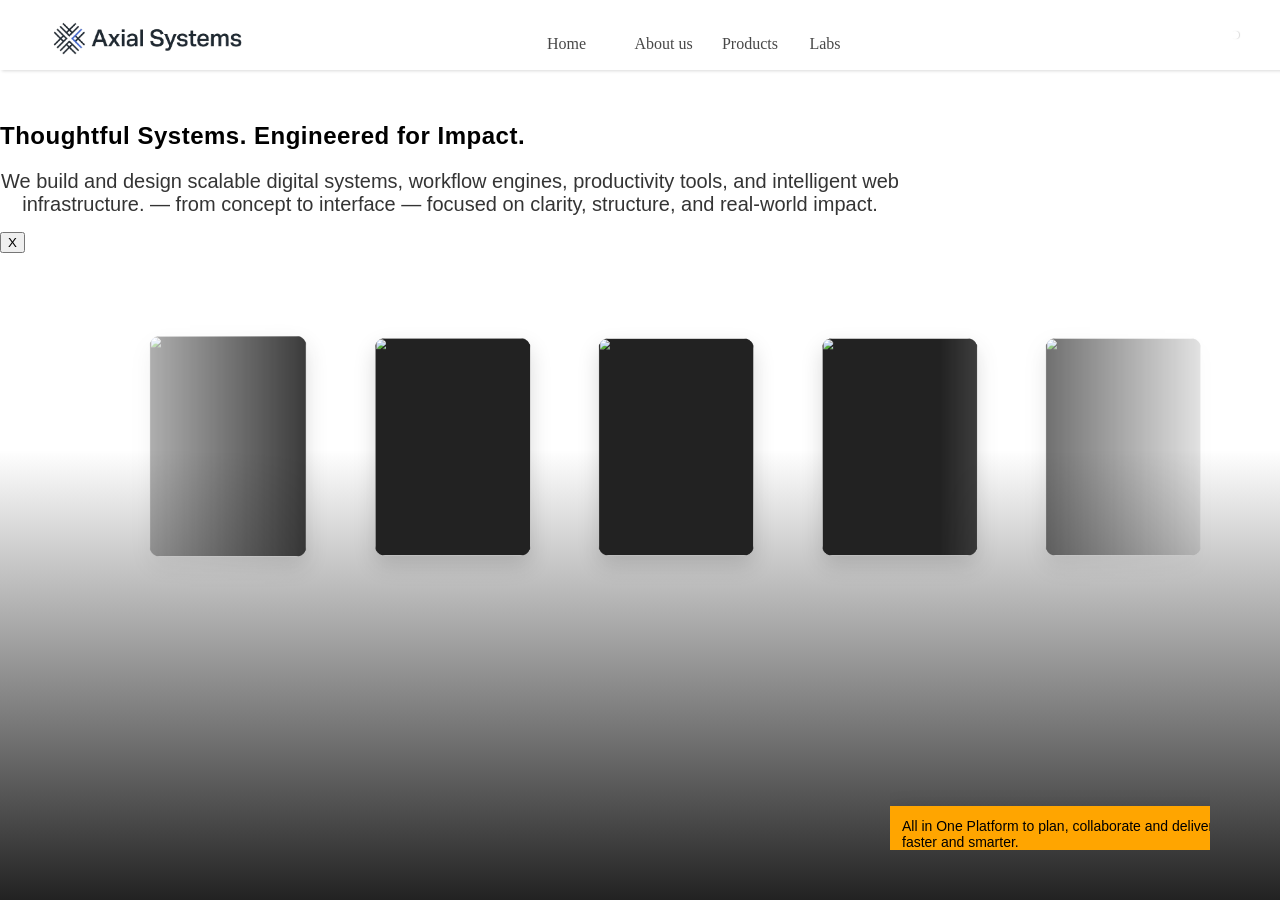
==== index.html @ dfae23f8 "tried using Copilot to fix bug on close button" ====
<!doctype html>
<html lang="en">
  <head>
    <meta charset="UTF-8" />
    <meta http-equiv="X-UA-Compatible" content="IE=edge" />
    <meta name="viewport" content="width=device-width, initial-scale=1.0" />

    <title>
      Axial Systems — Systems Engineering, SaaS Platforms & Automation
    </title>

    <meta
      name="description"
      content="Axial Systems builds scalable SaaS platforms, workflow engines, intelligent automation, and high-performance web systems. We design and deliver enterprise-grade product systems, API-driven architecture, and intuitive UX to accelerate time-to-value for teams and organizations."
    />
    <meta
      name="keywords"
      content="systems engineering, SaaS platforms, workflow engine, automation systems, distributed systems, enterprise software, product engineering, UI/UX design, React, JavaScript, scalability, performance, system design, productivity tools"
    />
    <meta name="author" content="Axial Systems" />
    <meta
      name="robots"
      content="index, follow, max-snippet:-1, max-image-preview:large, max-video-preview:-1"
    />
    <meta
      name="googlebot"
      content="index, follow, max-snippet:-1, max-image-preview:large, max-video-preview:-1"
    />

    <link rel="canonical" href="https://yourdomain.com/" />
    <link rel="alternate" hreflang="en" href="https://yourdomain.com/" />

    <meta property="og:site_name" content="Axial Systems" />
    <meta property="og:type" content="website" />
    <meta property="og:locale" content="en_US" />
    <meta
      property="og:title"
      content="Axial Systems — Systems Engineering & SaaS Product Teams"
    />
    <meta
      property="og:description"
      content="Designing and building scalable SaaS products, automation tooling, workflow engines, and resilient web infrastructure. Partner with us for product-led systems and reliable digital operations."
    />
    <meta property="og:url" content="https://yourdomain.com/" />
    <meta
      property="og:image"
      content="https://yourdomain.com/assets/og-image.png"
    />
    <meta
      property="og:image:alt"
      content="Axial Systems — scalable SaaS and automation"
    />

    <meta name="twitter:card" content="summary_large_image" />
    <meta name="twitter:site" content="@yourprofile" />
    <meta name="twitter:creator" content="@yourprofile" />
    <meta
      name="twitter:title"
      content="Axial Systems — Systems Engineering & SaaS Products"
    />
    <meta
      name="twitter:description"
      content="Build scalable SaaS platforms, workflow engines, and automation systems with Axial Systems — product engineering that scales."
    />
    <meta
      name="twitter:image"
      content="https://yourdomain.com/assets/og-image.png"
    />

    <link rel="icon" type="image/png" href="/assets/favicon.png" />
    <link rel="apple-touch-icon" href="/assets/apple-touch-icon.png" />
    <meta name="theme-color" content="#0b3c49" />
    <meta name="mobile-web-app-capable" content="yes" />
    <meta name="apple-mobile-web-app-title" content="Axial Systems" />

    <link
      rel="sitemap"
      type="application/xml"
      title="Sitemap"
      href="/sitemap.xml"
    />
    <link
      rel="alternate"
      type="application/rss+xml"
      title="Axial Systems RSS"
      href="/feed.xml"
    />

    <link rel="preconnect" href="https://fonts.googleapis.com" />
    <link rel="preconnect" href="https://fonts.gstatic.com" crossorigin />
    <link rel="dns-prefetch" href="//fonts.googleapis.com" />

    <link
      href="https://fonts.googleapis.com/css2?family=Inter:wght@300;400;600;700;900&display=swap"
      rel="stylesheet"
    />

    <meta name="rating" content="General" />
    <meta name="revisit-after" content="7 days" />

    <script type="application/ld+json">
      {
        "@context": "https://schema.org",
        "@graph": [
          {
            "@type": "Organization",
            "name": "Axial Systems",
            "url": "https://yourdomain.com/",
            "logo": "https://yourdomain.com/assets/logo.png",
            "sameAs": [
              "https://linkedin.com/in/yourprofile",
              "https://github.com/yourprofile",
              "https://twitter.com/yourprofile"
            ],
            "contactPoint": [
              {
                "@type": "ContactPoint",
                "telephone": "+1-000-000-0000",
                "contactType": "sales",
                "areaServed": "Worldwide",
                "availableLanguage": "English"
              }
            ]
          },
          {
            "@type": "WebSite",
            "url": "https://yourdomain.com/",
            "potentialAction": {
              "@type": "SearchAction",
              "target": "https://yourdomain.com/search?q={search_term_string}",
              "query-input": "required name=search_term_string"
            }
          }
        ]
      }
    </script>

    <link rel="stylesheet" href="./styles.css" />
    <script
      type="module"
      src="https://unpkg.com/ionicons@7.1.0/dist/ionicons/ionicons.esm.js"
    ></script>
    <script
      nomodule
      src="https://unpkg.com/ionicons@7.1.0/dist/ionicons/ionicons.js"
    ></script>
  </head>
  <body>
    <section class="hero-section">
      <header>
        <img
          src="./image_1_1770857077129-removebg-preview.png"
          alt="logo"
          class="logo"
        />
        <nav>
          <ul>
            <li><a href="">Home</a></li>
            <li><a href="">About us</a></li>
            <li><a href="">Products</a></li>
            <li><a href="">Labs</a></li>
          </ul>
        </nav>
        <div class="cta">
          <ion-icon name="mail-unread-outline"></ion-icon>
        </div>
      </header>
      <div class="body">
        <div class="stage">
          <div class="track" id="track">
            <div class="item">
              <img
                src="https://images.unsplash.com/photo-1507003211169-0a1dd7228f2d?w=400"
              />
            </div>
            <div class="item">
              <img
                src="https://images.unsplash.com/photo-1494790108377-be9c29b29330?w=400"
              />
            </div>
            <div class="item">
              <img
                src="https://images.unsplash.com/photo-1500648767791-00dcc994a43e?w=400"
              />
            </div>
            <div class="item">
              <img
                src="https://images.unsplash.com/photo-1573496359142-b8d87734a5a2?w=400"
              />
            </div>
            <div class="item">
              <img
                src="https://images.unsplash.com/photo-1534528741775-53994a69daeb?w=400"
              />
            </div>
            <div class="item">
              <img
                src="https://images.unsplash.com/photo-1507003211169-0a1dd7228f2d?w=400"
              />
            </div>
            <div class="item">
              <img
                src="https://images.unsplash.com/photo-1494790108377-be9c29b29330?w=400"
              />
            </div>
            <div class="item">
              <img
                src="https://images.unsplash.com/photo-1500648767791-00dcc994a43e?w=400"
              />
            </div>
            <div class="item">
              <img
                src="https://images.unsplash.com/photo-1573496359142-b8d87734a5a2?w=400"
              />
            </div>
            <div class="item">
              <img
                src="https://images.unsplash.com/photo-1534528741775-53994a69daeb?w=400"
              />
            </div>

            <div class="item">
              <img
                src="https://images.unsplash.com/photo-1507003211169-0a1dd7228f2d?w=400"
              />
            </div>
            <div class="item">
              <img
                src="https://images.unsplash.com/photo-1494790108377-be9c29b29330?w=400"
              />
            </div>
            <div class="item">
              <img
                src="https://images.unsplash.com/photo-1500648767791-00dcc994a43e?w=400"
              />
            </div>
            <div class="item">
              <img
                src="https://images.unsplash.com/photo-1573496359142-b8d87734a5a2?w=400"
              />
            </div>
            <div class="item">
              <img
                src="https://images.unsplash.com/photo-1534528741775-53994a69daeb?w=400"
              />
            </div>
          </div>
        </div>

        <script src="./script.js"></script>
      </div>
      <div class="hero-text">
        <h1>Thoughtful Systems. Engineered for Impact.</h1>
        <h2>
          We build and design scalable digital systems, workflow engines,
          productivity tools, and intelligent web infrastructure. — from concept
          to interface — focused on clarity, structure, and real-world impact.
        </h2>
        <div class="notification-bar">
          <div class="notification">
            <span
              >All in One Platform to plan, collaborate and deliver - faster and
              smarter.</span
            >
            <button type="button" class="close-btn">×</button>
          </div>

          <div class="notification">
            <span
              >All in One Platform to plan, collaborate and deliver - faster and
              smarter.</span
            >
            <button type="button" class="close-btn">×</button>
          </div>
          <div class="notification">
            <span
              >All in One Platform to plan, collaborate and deliver - faster and
              smarter.</span
            >
            <button type="button" class="close-btn">×</button>
          </div>
        </div>
        <button class="close-notification">X</button>
      </div>
    </section>
    <script src="script.js"></script>
  </body>
</html>
---- styles.css ----
:root {
  --bg-color: #fdfaf3;
  --item-width: 250px;
  --item-height: 350px;
  scroll-behavior: smooth;
}

body {
  overflow-x: hidden;
  box-sizing: border-box;
  background: linear-gradient(transparent, transparent, #222) no-repeat;
  height: 100dvh;
  margin: 0;
  padding: 0;
  z-index: -2;
}

header {
  display: flex;
  flex-direction: row;
  width: 100dvw;
  padding-left: 32px;
  box-shadow: 2px 1px 3px rgba(0, 0, 0, 0.15);
}

nav {
  display: flex;
  justify-items: center;
  transform: translateX(200px);
}

nav ul {
  display: flex;
  flex-direction: row;
  justify-content: space-around;
  justify-self: center;
  align-items: center;
  width: 350px;
  list-style-type: none;
}

nav ul li a {
  text-decoration: none;
  color: #222222d3;
  position: absolute;
  display: flex;
  flex-direction: row;
}

nav ul li a::before {
  content: "";
  position: absolute;
  width: 100%;
  height: 3px;
  background: #222;
  bottom: -6px;
  left: 0;
  transform: scaleX(0);
  transform-origin: right;
  transition: transform 0.3s ease;
}

nav ul li a:hover::before {
  transform: scaleX(1);
  transform-origin: left;
}

nav .hero-section {
  max-width: 1200px;
  margin: 0 auto;
  width: 100%;
  display: flex;
  flex-direction: column;
  align-items: center;
  justify-content: center;
}

.body {
  margin: 0;
  overflow: hidden;
  display: flex;
  align-items: center;
  justify-content: center;
  width: 100%;
  position: absolute;
  transform: translateY(32px);
  z-index: 5;
}

.logo {
  height: 70px;
}

.cta {
  display: flex;
  margin-left: auto;
  padding-right: 70px;
  align-items: center;
  justify-content: center;
}

.cta ion-icon {
  margin-left: auto;
  font-size: 24px;
  color: #222222d3;
  border-radius: 9px;
  margin: 3px;
  padding: 4px;
  box-shadow: 1px 0px 1px rgba(0, 0, 0, 0.15);
  cursor: pointer;
}

.cta ion-icon:hover {
  color: #222;
  box-shadow: 5px 5px 10px rgba(0, 0, 0, 0.2);
}

.stage {
  width: 1200px;
  max-height: 600px;
  perspective: 1200px;
  overflow: hidden;
  -webkit-mask-image: linear-gradient(
    to right,
    transparent,
    black 25%,
    black 75%,
    transparent
  );
  mask-image: linear-gradient(
    to right,
    transparent,
    black 25%,
    black 75%,
    transparent
  );
  position: relative;
  top: 50px;
}

.track {
  display: flex;
  width: max-content;
  transform-style: preserve-3d;
  padding: 120px 0;
}

.item {
  width: var(--item-width);
  height: var(--item-height);
  margin: 0 10px;
  border-radius: 16px;
  background: #222;
  flex-shrink: 0;
  will-change: transform;
  box-shadow: 0 15px 35px rgba(0, 0, 0, 0.15);
}

.item img {
  width: 100%;
  height: 100%;
  object-fit: cover;
  border-radius: inherit;
}

.hero-text {
  width: 100dvw;
}

.hero-text h1 {
  font-family:
    "Trebuchet MS", "Lucida Sans Unicode", "Lucida Grande", "Lucida Sans",
    Arial, sans-serif;
  padding-top: 32px;
  justify-self: center;
  letter-spacing: 0.5px;
}

.hero-text h2 {
  max-width: 900px;
  justify-self: center;
  color: #222222ea;
  font-family:
    "Trebuchet MS", "Lucida Sans Unicode", "Lucida Grande", "Lucida Sans",
    Arial, sans-serif;
  font-size: 20px;
  font-weight: 100;
  /* margin-top: -6px; */
  text-align: center;
}

.notification-bar {
  position: absolute;
  bottom: 50px;
  right: 70px;
  width: 320px;
  height: 70px;
  overflow: hidden;
  z-index: 7;
}

.notification {
  background-color: orange;
  position: absolute;
  bottom: -100px;
  width: 100%;
  padding: 12px 44px 12px 12px;
  color: #000000;
  font-size: 18px;
  font-family:
    "Trebuchet MS", "Lucida Sans Unicode", "Lucida Grande", "Lucida Sans",
    Arial, sans-serif;
  /* border-radius: 18px; */
  box-shadow: 0px 8px 25px rgba(0, 0, 0, 0.2);
  opacity: 0;
  transition:
    transform 0.45s cubic-bezier(0.2, 0.9, 0.2, 1),
    opacity 0.45s ease;
  transform: translateY(12px);
  font-size: 14px;
  z-index: 100;
}

.notification.active {
  bottom: 0;
  opacity: 1;
}

.notification.exit {
  bottom: 100px;
  opacity: 0;
}

/* Close / dismiss button for notifications */
.close-btn {
  position: absolute;
  top: 8px;
  right: 8px;
  width: 32px;
  height: 32px;
  padding: 0;
  border: none;
  border-radius: 50%;
  background: #ffffffee;
  color: #111;
  font-size: 18px;
  line-height: 1;
  display: inline-flex;
  align-items: center;
  justify-content: center;
  box-shadow: 0 4px 10px rgba(0, 0, 0, 0.12);
  cursor: pointer;
  transition:
    transform 0.12s ease,
    background-color 0.12s ease,
    box-shadow 0.12s ease;
}

.close-btn:hover {
  transform: scale(1.06);
  background: #ffffff;
}

.close-btn:active {
  transform: scale(0.98);
}

.close-btn:focus-visible {
  outline: none;
  box-shadow:
    0 0 0 3px rgba(11, 60, 73, 0.14),
    0 6px 18px rgba(0, 0, 0, 0.12);
}

@media (prefers-reduced-motion: reduce) {
  .notification,
  .close-btn {
    transition: none !important;
  }
}
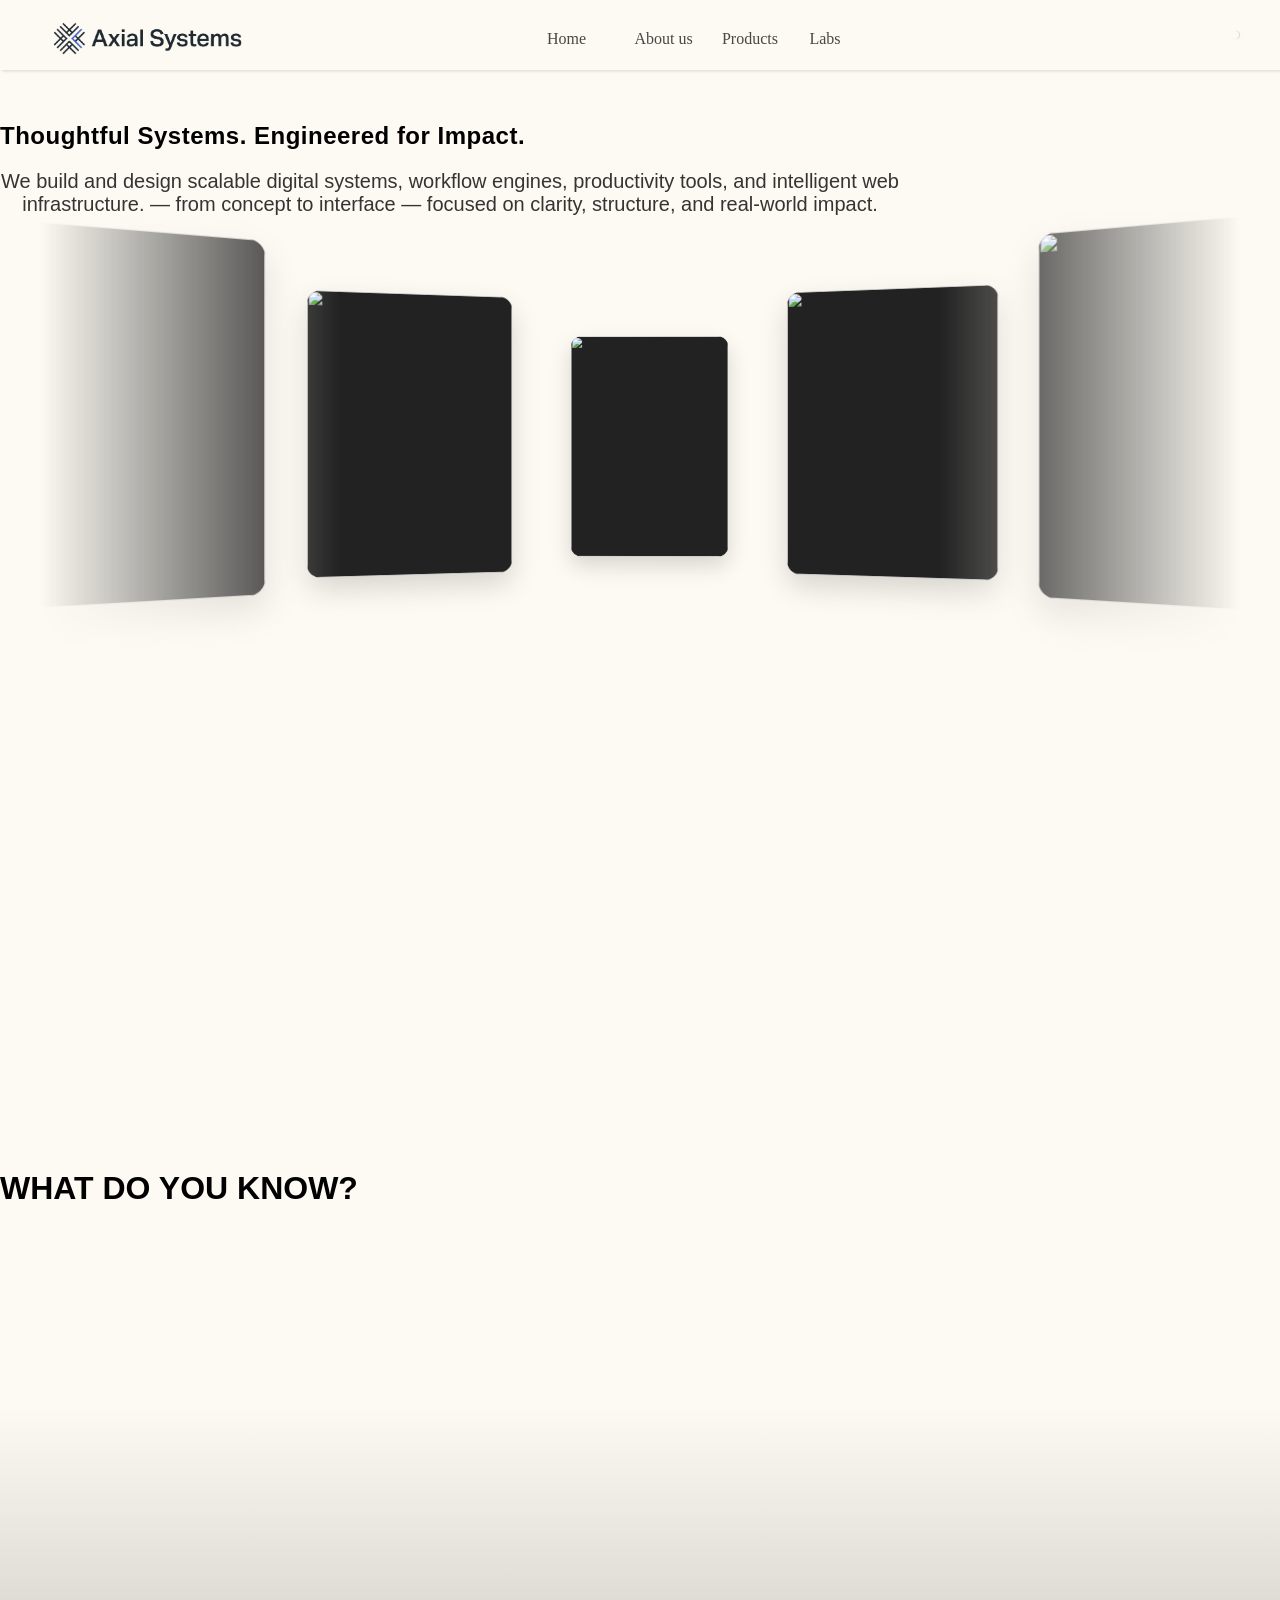
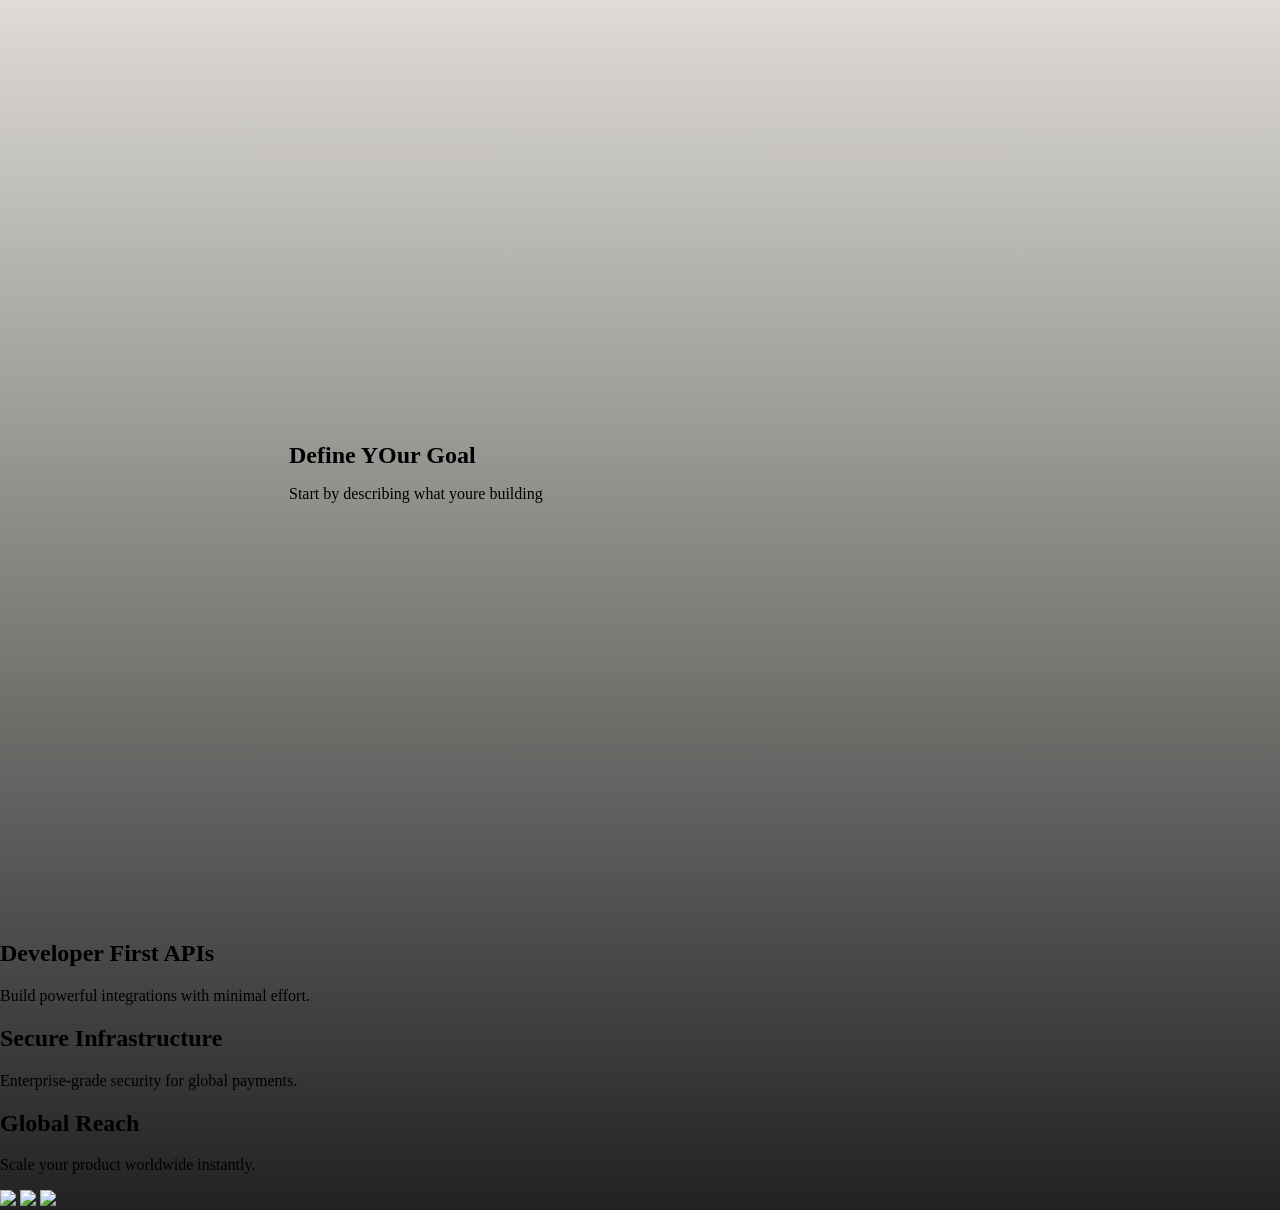
==== commit 7ebb7fdd: "Refactor HTML structure, enhance CSS styles, and implement service worker for caching" ====
--- a/index.html
+++ b/index.html
@@ -2,150 +2,15 @@
 <html lang="en">
   <head>
     <meta charset="UTF-8" />
-    <meta http-equiv="X-UA-Compatible" content="IE=edge" />
     <meta name="viewport" content="width=device-width, initial-scale=1.0" />
-
     <title>
-      Axial Systems — Systems Engineering, SaaS Platforms & Automation
+      Axial Systems - Systems Engineering, SaaS Platforms & Automation
     </title>
-
-    <meta
-      name="description"
-      content="Axial Systems builds scalable SaaS platforms, workflow engines, intelligent automation, and high-performance web systems. We design and deliver enterprise-grade product systems, API-driven architecture, and intuitive UX to accelerate time-to-value for teams and organizations."
-    />
-    <meta
-      name="keywords"
-      content="systems engineering, SaaS platforms, workflow engine, automation systems, distributed systems, enterprise software, product engineering, UI/UX design, React, JavaScript, scalability, performance, system design, productivity tools"
-    />
-    <meta name="author" content="Axial Systems" />
-    <meta
-      name="robots"
-      content="index, follow, max-snippet:-1, max-image-preview:large, max-video-preview:-1"
-    />
-    <meta
-      name="googlebot"
-      content="index, follow, max-snippet:-1, max-image-preview:large, max-video-preview:-1"
-    />
-
-    <link rel="canonical" href="https://yourdomain.com/" />
-    <link rel="alternate" hreflang="en" href="https://yourdomain.com/" />
-
-    <meta property="og:site_name" content="Axial Systems" />
-    <meta property="og:type" content="website" />
-    <meta property="og:locale" content="en_US" />
-    <meta
-      property="og:title"
-      content="Axial Systems — Systems Engineering & SaaS Product Teams"
-    />
-    <meta
-      property="og:description"
-      content="Designing and building scalable SaaS products, automation tooling, workflow engines, and resilient web infrastructure. Partner with us for product-led systems and reliable digital operations."
-    />
-    <meta property="og:url" content="https://yourdomain.com/" />
-    <meta
-      property="og:image"
-      content="https://yourdomain.com/assets/og-image.png"
-    />
-    <meta
-      property="og:image:alt"
-      content="Axial Systems — scalable SaaS and automation"
-    />
-
-    <meta name="twitter:card" content="summary_large_image" />
-    <meta name="twitter:site" content="@yourprofile" />
-    <meta name="twitter:creator" content="@yourprofile" />
-    <meta
-      name="twitter:title"
-      content="Axial Systems — Systems Engineering & SaaS Products"
-    />
-    <meta
-      name="twitter:description"
-      content="Build scalable SaaS platforms, workflow engines, and automation systems with Axial Systems — product engineering that scales."
-    />
-    <meta
-      name="twitter:image"
-      content="https://yourdomain.com/assets/og-image.png"
-    />
-
-    <link rel="icon" type="image/png" href="/assets/favicon.png" />
-    <link rel="apple-touch-icon" href="/assets/apple-touch-icon.png" />
-    <meta name="theme-color" content="#0b3c49" />
-    <meta name="mobile-web-app-capable" content="yes" />
-    <meta name="apple-mobile-web-app-title" content="Axial Systems" />
-
-    <link
-      rel="sitemap"
-      type="application/xml"
-      title="Sitemap"
-      href="/sitemap.xml"
-    />
-    <link
-      rel="alternate"
-      type="application/rss+xml"
-      title="Axial Systems RSS"
-      href="/feed.xml"
-    />
-
-    <link rel="preconnect" href="https://fonts.googleapis.com" />
-    <link rel="preconnect" href="https://fonts.gstatic.com" crossorigin />
-    <link rel="dns-prefetch" href="//fonts.googleapis.com" />
-
-    <link
-      href="https://fonts.googleapis.com/css2?family=Inter:wght@300;400;600;700;900&display=swap"
-      rel="stylesheet"
-    />
-
-    <meta name="rating" content="General" />
-    <meta name="revisit-after" content="7 days" />
-
-    <script type="application/ld+json">
-      {
-        "@context": "https://schema.org",
-        "@graph": [
-          {
-            "@type": "Organization",
-            "name": "Axial Systems",
-            "url": "https://yourdomain.com/",
-            "logo": "https://yourdomain.com/assets/logo.png",
-            "sameAs": [
-              "https://linkedin.com/in/yourprofile",
-              "https://github.com/yourprofile",
-              "https://twitter.com/yourprofile"
-            ],
-            "contactPoint": [
-              {
-                "@type": "ContactPoint",
-                "telephone": "+1-000-000-0000",
-                "contactType": "sales",
-                "areaServed": "Worldwide",
-                "availableLanguage": "English"
-              }
-            ]
-          },
-          {
-            "@type": "WebSite",
-            "url": "https://yourdomain.com/",
-            "potentialAction": {
-              "@type": "SearchAction",
-              "target": "https://yourdomain.com/search?q={search_term_string}",
-              "query-input": "required name=search_term_string"
-            }
-          }
-        ]
-      }
-    </script>
-
     <link rel="stylesheet" href="./styles.css" />
-    <script
-      type="module"
-      src="https://unpkg.com/ionicons@7.1.0/dist/ionicons/ionicons.esm.js"
-    ></script>
-    <script
-      nomodule
-      src="https://unpkg.com/ionicons@7.1.0/dist/ionicons/ionicons.js"
-    ></script>
   </head>
   <body>
+    <!-- <div class="bg"></div> -->
+
     <section class="hero-section">
       <header>
         <img
@@ -156,14 +21,18 @@
         <nav>
           <ul>
             <li><a href="">Home</a></li>
-            <li><a href="">About us</a></li>
+            <li><a href="#about/">About us</a></li>
             <li><a href="">Products</a></li>
             <li><a href="">Labs</a></li>
           </ul>
         </nav>
-        <div class="cta">
-          <ion-icon name="mail-unread-outline"></ion-icon>
-        </div>
+        <button class="cta">
+          <ion-icon
+            name="mail-unread-outline"
+            id="mail-unread-outline"
+          ></ion-icon>
+          <label for="mail-unread-outline">CONTACT US</label>
+        </button>
       </header>
       <div class="body">
         <div class="stage">
@@ -246,8 +115,6 @@
             </div>
           </div>
         </div>
-
-        <script src="./script.js"></script>
       </div>
       <div class="hero-text">
         <h1>Thoughtful Systems. Engineered for Impact.</h1>
@@ -256,7 +123,19 @@
           productivity tools, and intelligent web infrastructure. — from concept
           to interface — focused on clarity, structure, and real-world impact.
         </h2>
-        <div class="notification-bar">
+
+        <!-- <div class="notification-bar">
+          <div class="notification">
+            <a href="">
+              <ion-icon name="duplicate-outline" class="icon1"></ion-icon>
+              <span
+                >All in One Platform to plan, collaborate and deliver - faster
+                and smarter.</span
+              >
+              <ion-icon name="arrow-forward-circle-outline"></ion-icon>
+            </a>
+          </div>
+
           <div class="notification">
             <span
               >All in One Platform to plan, collaborate and deliver - faster and
@@ -264,7 +143,6 @@
             >
             <button type="button" class="close-btn">×</button>
           </div>
-
           <div class="notification">
             <span
               >All in One Platform to plan, collaborate and deliver - faster and
@@ -272,17 +150,83 @@
             >
             <button type="button" class="close-btn">×</button>
           </div>
-          <div class="notification">
-            <span
-              >All in One Platform to plan, collaborate and deliver - faster and
-              smarter.</span
-            >
-            <button type="button" class="close-btn">×</button>
-          </div>
-        </div>
-        <button class="close-notification">X</button>
-      </div>
-    </section>
+        </div> -->
+      </div>
+    </section>
+    <!-- <section class="section next">
+      <section class="inner"></section>
+    </section>
+    <section class="ads-section scene-content scene">
+      <h1 class="text wipe-reveal">WHAT DO WE OFFER YOU</h1>
+    </section> -->
+    <div class="journey-intro-text" id="about/">WHAT DO YOU KNOW?</div>
+    <section class="journey-section" id="about">
+      <div class="sticky-container">
+        <div class="left-content">
+          <h2 id="title">Define Goals</h2>
+          <p id="description">Start decsribing your project</p>
+        </div>
+        <div class="right-content">
+          <img
+            src="./image_1_1770857077129-removebg-preview.png"
+            alt=""
+            id="image"
+          />
+        </div>
+      </div>
+      <div class="scroll-steps">
+        <div class="steps"></div>
+        <div class="steps"></div>
+        <div class="steps"></div>
+      </div>
+    </section>
+    <section class="feature-scroll">
+      <div class="feature-container">
+        <div class="feature-text">
+          <div class="feature-step">
+            <h2>Developer First APIs</h2>
+            <p>Build powerful integrations with minimal effort.</p>
+          </div>
+
+          <div class="feature-step">
+            <h2>Secure Infrastructure</h2>
+            <p>Enterprise-grade security for global payments.</p>
+          </div>
+
+          <div class="feature-step">
+            <h2>Global Reach</h2>
+            <p>Scale your product worldwide instantly.</p>
+          </div>
+        </div>
+
+        <div class="feature-images">
+          <img
+            src="https://images.unsplash.com/photo-1494790108377-be9c29b29330?w=400"
+            class="feature-img active"
+          />
+          <img
+            class="feature-img"
+            src="https://images.unsplash.com/photo-1494790108377-be9c29b29330?w=400"
+          />
+          <img
+            src="https://images.unsplash.com/photo-1573496359142-b8d87734a5a2?w=400"
+            class="feature-img"
+          />
+        </div>
+      </div>
+    </section>
+
+    <script src="https://cdn.jsdelivr.net/npm/gsap@3.14.1/dist/gsap.min.js"></script>
+    <script src="https://cdn.jsdelivr.net/npm/gsap@3.14.1/dist/ScrollTrigger.min.js"></script>
+    <script
+      type="module"
+      src="https://unpkg.com/ionicons@7.1.0/dist/ionicons/ionicons.esm.js"
+    ></script>
+    <script
+      nomodule
+      src="https://unpkg.com/ionicons@7.1.0/dist/ionicons/ionicons.js"
+    ></script>
+    <script src="script2.js"></script>
     <script src="script.js"></script>
   </body>
 </html>
--- a/styles.css
+++ b/styles.css
@@ -8,11 +8,24 @@
 body {
   overflow-x: hidden;
   box-sizing: border-box;
-  background: linear-gradient(transparent, transparent, #222) no-repeat;
-  height: 100dvh;
   margin: 0;
   padding: 0;
-  z-index: -2;
+  opacity: 1;
+  /* transform: translateX(49px); */
+  /* background: linear-gradient(#222, #000); */
+  background: linear-gradient(#fdfaf3, #fdfaf3, #222) no-repeat no-repeat;
+}
+
+.bg {
+  position: absolute;
+  top: 0;
+  right: 0;
+  width: 100vw;
+  height: 100vh;
+}
+
+.bg.dark {
+  background: #222 !important;
 }
 
 header {
@@ -21,12 +34,19 @@
   width: 100dvw;
   padding-left: 32px;
   box-shadow: 2px 1px 3px rgba(0, 0, 0, 0.15);
+  position: sticky;
+  top: 0;
+  background-color: #fdfaf3;
+  backdrop-filter: blur(90px);
+  z-index: 99;
 }
 
 nav {
   display: flex;
   justify-items: center;
   transform: translateX(200px);
+  align-items: center;
+  margin-bottom: 10px;
 }
 
 nav ul {
@@ -40,11 +60,12 @@
 }
 
 nav ul li a {
+  color: #222222d3;
   text-decoration: none;
-  color: #222222d3;
   position: absolute;
   display: flex;
   flex-direction: row;
+  align-content: center;
 }
 
 nav ul li a::before {
@@ -65,14 +86,13 @@
   transform-origin: left;
 }
 
-nav .hero-section {
-  max-width: 1200px;
-  margin: 0 auto;
-  width: 100%;
-  display: flex;
+.hero-section {
+  height: 100vh;
+  position: relative;
   flex-direction: column;
-  align-items: center;
   justify-content: center;
+  border-bottom-left-radius: 90px;
+  border-bottom-right-radius: 90px;
 }
 
 .body {
@@ -81,10 +101,10 @@
   display: flex;
   align-items: center;
   justify-content: center;
-  width: 100%;
   position: absolute;
   transform: translateY(32px);
-  z-index: 5;
+  width: 100vw;
+  right: 0;
 }
 
 .logo {
@@ -97,8 +117,27 @@
   padding-right: 70px;
   align-items: center;
   justify-content: center;
-}
-
+  background-color: transparent;
+  outline: none;
+  border: none;
+  cursor: pointer;
+}
+
+.cta label {
+  display: none;
+  cursor: pointer;
+  transition: all 0.7s ease;
+}
+
+.cta ion-icon:hover + label,
+.cta:hover {
+  display: flex;
+}
+
+.cta ion-icon:hover + label,
+label:hover {
+  display: flex;
+}
 .cta ion-icon {
   margin-left: auto;
   font-size: 24px;
@@ -185,8 +224,94 @@
     Arial, sans-serif;
   font-size: 20px;
   font-weight: 100;
-  /* margin-top: -6px; */
   text-align: center;
+}
+
+.next {
+  width: 100%;
+  height: 100vh;
+  align-content: center;
+}
+
+.inner {
+  width: 100%;
+  height: 50vh;
+  background-color: #222;
+  place-self: center;
+  align-self: center;
+}
+
+.metrics {
+  background-color: rgba(250, 235, 215, 0.5);
+}
+
+.metrics-container {
+  display: flex;
+  flex-direction: row;
+  justify-content: space-around;
+  align-items: center;
+  padding-top: 32px;
+  max-width: 1200px;
+  justify-self: center;
+  gap: 32px;
+}
+
+.metrics-text {
+  display: flex;
+  flex-direction: column;
+  justify-items: center;
+  justify-content: center;
+}
+
+.metrics-text span {
+  text-align: center;
+  color: #000;
+  font-family: sans-serif;
+  font-size: 20px;
+  font-weight: 600;
+}
+
+.metrics-text p {
+  text-align: center;
+  font-size: 14px;
+  color: gray;
+  font-family:
+    "Trebuchet MS", "Lucida Sans Unicode", "Lucida Grande", "Lucida Sans",
+    Arial, sans-serif;
+  font-size: large;
+}
+
+.metrics-cta {
+  margin-top: 40px;
+  display: grid;
+  grid-template-columns: repeat(4, 1fr);
+  gap: 30px;
+  max-width: 1200px;
+  justify-self: center;
+  justify-content: space-around;
+  padding-top: 32px;
+  gap: 42px;
+}
+
+.mcta {
+  width: 200px;
+  display: flex;
+  flex-direction: column;
+  text-align: center;
+  font-family: serif;
+}
+
+.mcta-head {
+  font-family: serif;
+  font-weight: 600;
+  font-size: 28px;
+  color: gray;
+  margin-bottom: -10px;
+}
+
+.mcta p {
+  color: gray;
+  font-weight: 600;
 }
 
 .notification-bar {
@@ -200,7 +325,9 @@
 }
 
 .notification {
-  background-color: orange;
+  background-color: #fdfaf3;
+  border: 1px solid #222;
+  border-left: 2px solid #222;
   position: absolute;
   bottom: -100px;
   width: 100%;
@@ -231,50 +358,252 @@
   opacity: 0;
 }
 
-/* Close / dismiss button for notifications */
-.close-btn {
-  position: absolute;
-  top: 8px;
-  right: 8px;
-  width: 32px;
-  height: 32px;
-  padding: 0;
-  border: none;
-  border-radius: 50%;
-  background: #ffffffee;
-  color: #111;
+a {
+  text-decoration: none;
+  color: black;
+}
+
+.notification a {
+  display: flex;
+  align-items: center;
+}
+
+.notification a span {
   font-size: 18px;
-  line-height: 1;
-  display: inline-flex;
-  align-items: center;
+}
+
+.icon1 {
+  font-size: 30px;
+  margin-right: 8px;
+  width: 24px;
+  height: 24px;
+}
+
+.scene {
+  position: relative;
+  min-height: 100vh;
+  overflow: hidden;
+}
+
+.scene-content {
+  height: 100%;
+  display: flex;
   justify-content: center;
-  box-shadow: 0 4px 10px rgba(0, 0, 0, 0.12);
-  cursor: pointer;
+  align-items: center;
+  align-content: center;
+  background: #fdfaf3;
+}
+
+.blinder {
+  position: sticky;
+  left: 0;
+  width: 100%;
+  height: 0;
+  background-color: #222;
+  z-index: 10;
+  opacity: 0;
+}
+
+.top-blinder {
+  top: 0;
+  transform: translateY(50vh);
+}
+
+.bottom-blinder {
+  bottom: 0;
+}
+
+.text {
+  font-size: clamp(2rem, 4vw, 4rem);
+  opacity: 0;
+  transform: translateY(60px);
+  /* transform-origin: all 0.8 ease; */
+}
+
+.wipe-reveal {
+  /* color: #222; */
+  text-align: center;
+  width: fit-content;
+  font-family:
+    "Trebuchet MS", "Lucida Sans Unicode", "Lucida Grande", "Lucida Sans",
+    Arial, sans-serif;
+  position: relative;
+  text-shadow: 0px 0px 13px #fdfaf3;
+  transition: all 0.4s ease;
+  font-size: 3rem;
+}
+/* 
+.wipe-reveal::after {
+  content: "";
+  position: absolute;
+  top: 0;
+  right: 0;
+  height: 100%;
+  width: 100%;
+  border-top-left-radius: 10px;
+  border-bottom-left-radius: 90px;
+  background-color: #fdfaf3;
+  box-shadow: 0px 0px 13px #fdfaf3;
+  transition: all cubic-bezier(0.19, 1, 0.22, 1);
+} */
+
+.wipe-reveal.is-visble {
+  text-shadow: 0px;
+}
+
+.wipe-reveal::after.is-visible {
+  left: -100%;
+}
+
+.journey-section {
+  /* margin-top: 50vh; */
+  height: 100vh;
+  position: relative;
+}
+
+.journey-intro-text {
+  font-family:
+    "Trebuchet MS", "Lucida Sans Unicode", "Lucida Grande", "Lucida Sans",
+    Arial, sans-serif;
+  /* margin-bottom: 20vh;
+  padding-left: 70px;
+  */
+  /* transform: translateY(-200px); */
+  padding-top: 30vh;
+  align-self: center;
+  justify-self: center;
+  height: 50vh;
+  font-size: 32px;
+  font-weight: 700;
+}
+
+.sticky-container {
+  /* margin-top: 30vh; */
+  position: sticky;
+  top: 0;
+  height: 100vh;
+  display: flex;
+  align-items: center;
+  justify-content: space-around;
+  padding: 0 5%;
+  z-index: 10;
+}
+
+.left-content {
+  max-width: 500px;
+}
+
+.left-content h2 {
+  margin-bottom: 1rem;
   transition:
-    transform 0.12s ease,
-    background-color 0.12s ease,
-    box-shadow 0.12s ease;
-}
-
-.close-btn:hover {
-  transform: scale(1.06);
-  background: #ffffff;
-}
-
-.close-btn:active {
-  transform: scale(0.98);
-}
-
-.close-btn:focus-visible {
-  outline: none;
-  box-shadow:
-    0 0 0 3px rgba(11, 60, 73, 0.14),
-    0 6px 18px rgba(0, 0, 0, 0.12);
-}
-
-@media (prefers-reduced-motion: reduce) {
-  .notification,
-  .close-btn {
-    transition: none !important;
+    opacity 0.4s ease,
+    transform 0.4s ease;
+}
+
+.left-content p {
+  opacity: 0.8;
+  transition:
+    opacity 0.4s ease,
+    transform 0.4s ease;
+}
+
+.right-content img {
+  width: 400px;
+  border-radius: 20px;
+  transition:
+    opacity 0.4s ease,
+    transform 0.4s ease;
+}
+
+.scroll-steps {
+  position: absolute;
+  top: 0;
+  width: 100%;
+  z-index: 0;
+}
+
+.step {
+  height: 100vh;
+  z-index: 0;
+  background-color: red;
+}
+/* 09049236114 */
+
+.left-content,
+.left-content p,
+.right-content img {
+  transition: transform 0.1s linear;
+  will-change: transform, opacity;
+}
+
+@keyframes wipeReveal {
+  0% {
+    opacity: 0;
+    filter: brightness(0.65);
+    -webkit-mask-position: 100% 0;
+    mask-position: 100% 0;
   }
-}
+  20% {
+    opacity: 1;
+  }
+  100% {
+    opacity: 1;
+    filter: brightness(1);
+    -webkit-mask-position: 0% 0;
+    mask-position: 0% 0;
+  }
+}
+
+@keyframes lightSweep {
+  0% {
+    opacity: 0;
+    transform: translateX(-65%);
+  }
+  25% {
+    opacity: 1;
+  }
+  75% {
+    opacity: 1;
+  }
+  100% {
+    opacity: 0;
+    transform: translateX(70%);
+  }
+}
+/* .feature-scroll {
+  height: 300vh;
+  background: #000;
+  color: white;
+}
+
+.feature-container {
+  position: sticky;
+  top: 0;
+  height: 100vh;
+  display: flex;
+  align-items: center;
+  padding: 0 10%;
+}
+
+.feature-text {
+  width: 50%;
+}
+
+.feature-images {
+  width: 50%;
+  position: relative;
+  height: 500px;
+}
+
+.feature-img {
+  position: absolute;
+  width: 100%;
+  height: 100%;
+  object-fit: cover;
+  opacity: 0;
+  transition: opacity 0.6s ease;
+}
+
+.feature-img.active {
+  opacity: 1;
+} */
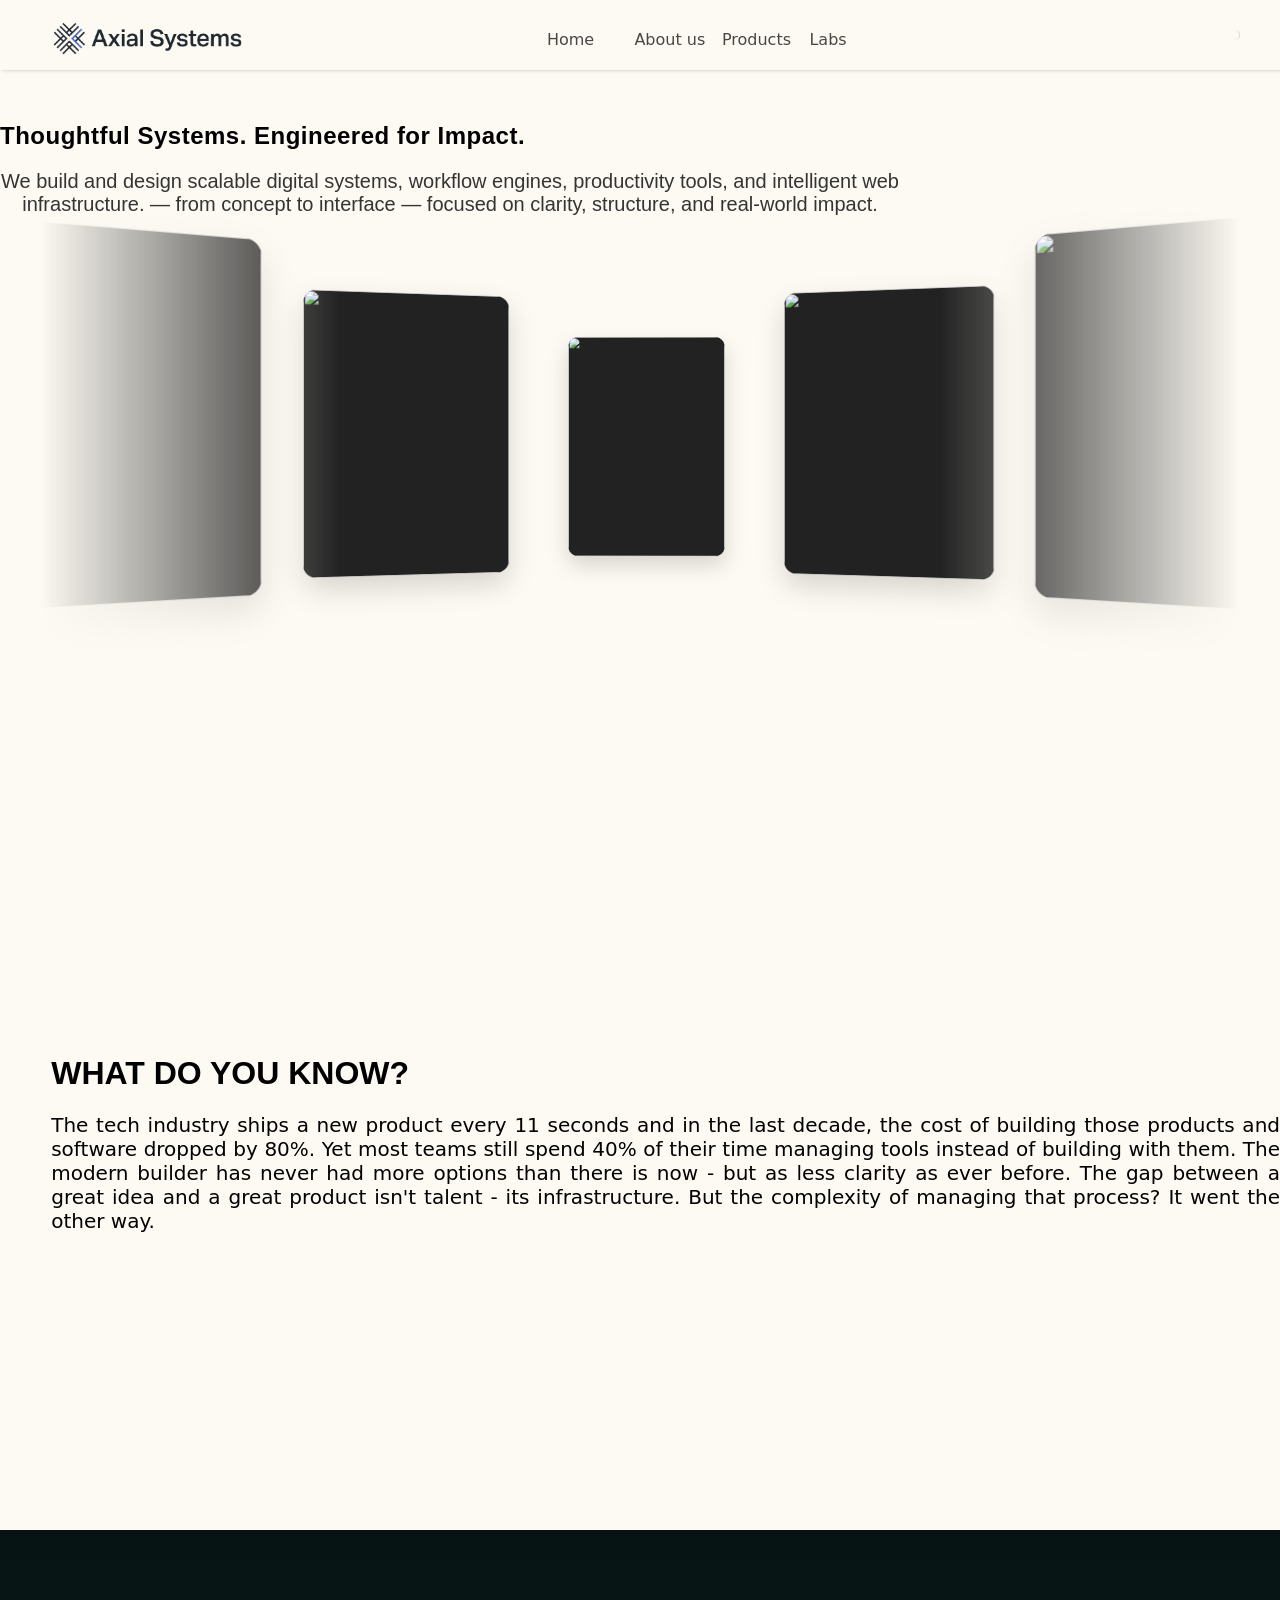
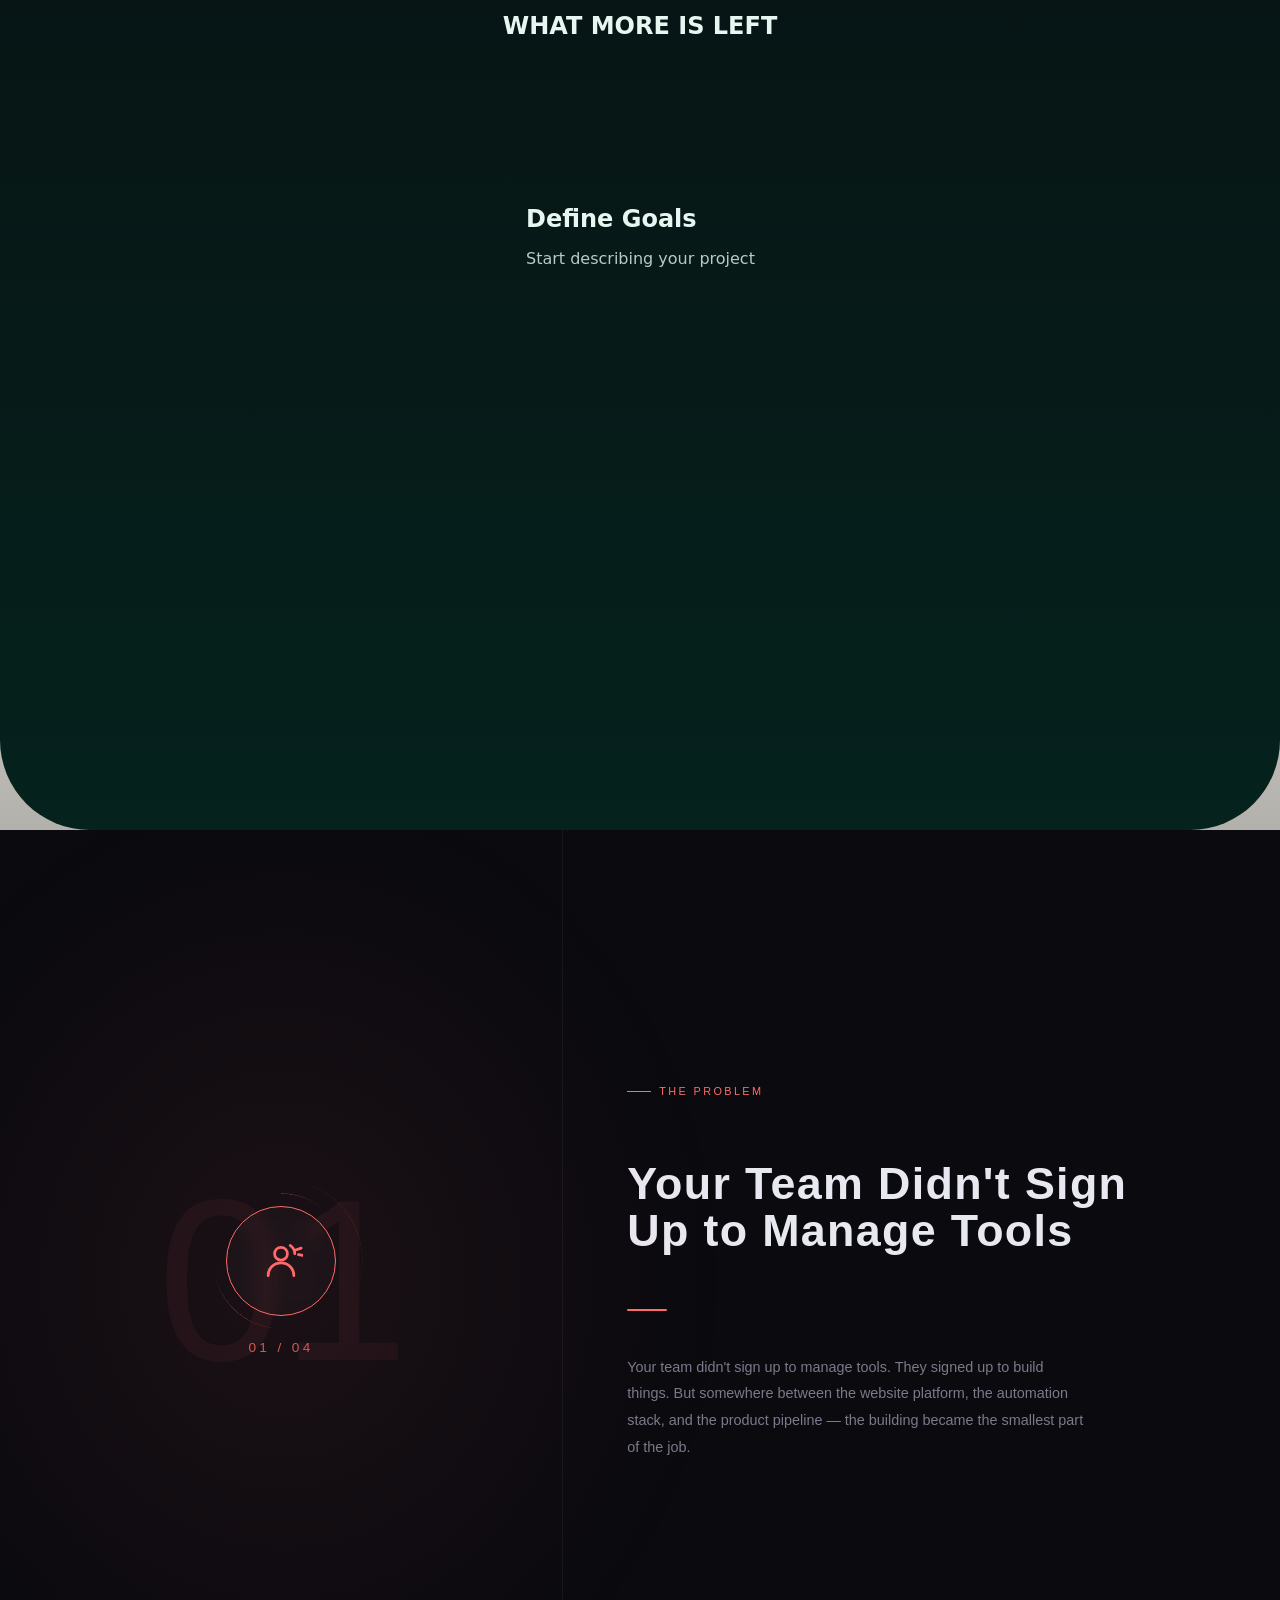
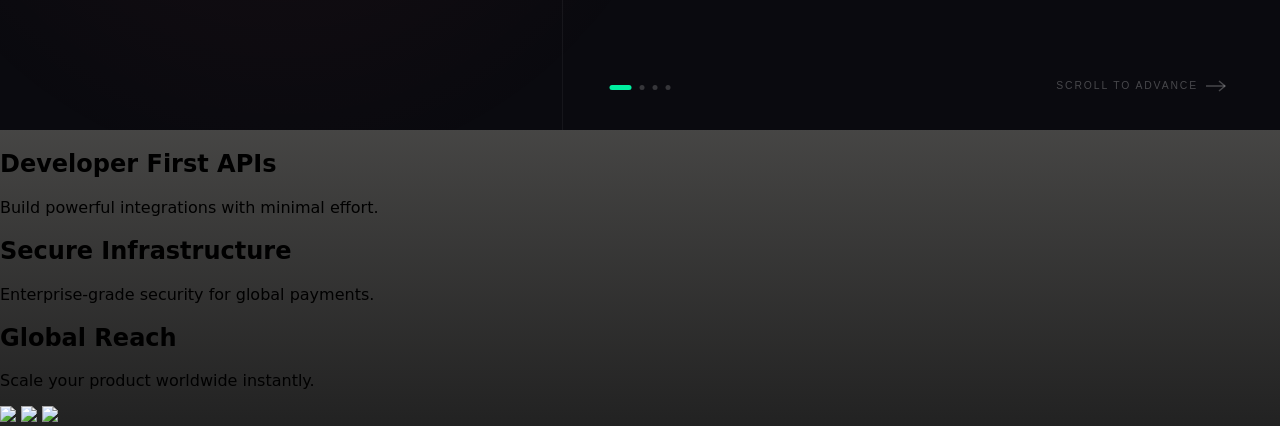
==== commit 1f6b8b63: ""ADDED HORINZONTAL SCROLL EFFECT"" ====
--- a/index.html
+++ b/index.html
@@ -159,19 +159,48 @@
     <section class="ads-section scene-content scene">
       <h1 class="text wipe-reveal">WHAT DO WE OFFER YOU</h1>
     </section> -->
-    <div class="journey-intro-text" id="about/">WHAT DO YOU KNOW?</div>
+    <div class="journey-intro-text" id="about/">
+      <h1>WHAT DO YOU KNOW?</h1>
+      <p>
+        The tech industry ships a new product every <span>11 seconds</span> and
+        in the last decade, the cost of building those products and software
+        dropped by 80%. <span>Yet most teams </span>still spend 40% of their
+        time managing tools instead of building with them. The modern builder
+        has never had more options than there is now - but as less clarity as
+        ever before. The gap between a great idea and a great product isn't
+        talent - its infrastructure. But the complexity of managing that
+        process? It went the other way.
+      </p>
+      <!-- <img
+        src="./Explore Business WordPress Website Design trends….jpg"
+        alt=""
+      /> -->
+    </div>
     <section class="journey-section" id="about">
+      <div class="journey-progress-track">
+        <div class="journey-progress"></div>
+      </div>
       <div class="sticky-container">
+        <h1>WHAT MORE IS LEFT</h1>
         <div class="left-content">
           <h2 id="title">Define Goals</h2>
-          <p id="description">Start decsribing your project</p>
+          <p id="description">Start describing your project</p>
         </div>
         <div class="right-content">
-          <img
-            src="./image_1_1770857077129-removebg-preview.png"
-            alt=""
-            id="image"
-          />
+          <div class="cards">
+            <div class="journey-card">
+              <h3>Orbiton — Developer First</h3>
+              <p>APIs designed for engineers: integrate in minutes.</p>
+            </div>
+            <div class="journey-card">
+              <h3>Orbiton — Secure by Design</h3>
+              <p>Enterprise-grade security and compliance out of the box.</p>
+            </div>
+            <div class="journey-card">
+              <h3>Orbiton — Scale Instantly</h3>
+              <p>Global infrastructure to grow with your product.</p>
+            </div>
+          </div>
         </div>
       </div>
       <div class="scroll-steps">
@@ -180,6 +209,560 @@
         <div class="steps"></div>
       </div>
     </section>
+    <div id="axcess-hscroll">
+      <style>
+        /* All styles scoped to #axcess-hscroll — safe to drop anywhere */
+        #axcess-hscroll,
+        #axcess-hscroll * {
+          box-sizing: border-box;
+        }
+
+        /* ── Variables per panel ── */
+        #axcess-hscroll .ahs-panel:nth-child(1) {
+          --ac: #ff6b6b;
+          --ac-rgb: 255, 107, 107;
+        }
+        #axcess-hscroll .ahs-panel:nth-child(2) {
+          --ac: #ffc947;
+          --ac-rgb: 255, 201, 71;
+        }
+        #axcess-hscroll .ahs-panel:nth-child(3) {
+          --ac: #4da9ff;
+          --ac-rgb: 77, 169, 255;
+        }
+        #axcess-hscroll .ahs-panel:nth-child(4) {
+          --ac: #00f0a0;
+          --ac-rgb: 0, 240, 160;
+        }
+
+        /* ── Pin wrapper ── */
+        #axcess-hscroll .ahs-pin {
+          width: 100%;
+          height: 100vh;
+          overflow: hidden;
+          background: #0a0a0f;
+          position: relative;
+        }
+
+        /* ── Horizontal track ── */
+        #axcess-hscroll .ahs-track {
+          display: flex;
+          height: 100%;
+          will-change: transform;
+          /* width set by JS based on panel count */
+        }
+
+        /* ── Panel ── */
+        #axcess-hscroll .ahs-panel {
+          width: 100vw;
+          height: 100vh;
+          flex-shrink: 0;
+          display: flex;
+          align-items: stretch;
+          position: relative;
+          overflow: hidden;
+        }
+
+        /* ambient glow behind visual */
+        #axcess-hscroll .ahs-panel::after {
+          content: "";
+          position: absolute;
+          inset: 0;
+          background: radial-gradient(
+            ellipse 50% 80% at 22% 50%,
+            rgba(var(--ac-rgb), 0.07) 0%,
+            transparent 70%
+          );
+          pointer-events: none;
+        }
+
+        /* subtle vertical divider */
+        #axcess-hscroll .ahs-panel + .ahs-panel {
+          border-left: 1px solid rgba(255, 255, 255, 0.04);
+        }
+
+        /* ── Visual side ── */
+        #axcess-hscroll .ahs-visual {
+          width: 44%;
+          flex-shrink: 0;
+          display: flex;
+          align-items: center;
+          justify-content: center;
+          position: relative;
+          border-right: 1px solid rgba(255, 255, 255, 0.05);
+        }
+
+        /* giant faded number */
+        #axcess-hscroll .ahs-bg-num {
+          font-family: "Bebas Neue", "Arial Black", sans-serif;
+          font-size: clamp(10rem, 18vw, 18rem);
+          line-height: 1;
+          letter-spacing: -0.02em;
+          color: var(--ac);
+          opacity: 0.06;
+          position: absolute;
+          left: 50%;
+          top: 50%;
+          transform: translate(-50%, -50%);
+          user-select: none;
+          pointer-events: none;
+        }
+
+        /* icon circle */
+        #axcess-hscroll .ahs-icon-wrap {
+          position: relative;
+          z-index: 2;
+          display: flex;
+          flex-direction: column;
+          align-items: center;
+          gap: 1.5rem;
+        }
+
+        #axcess-hscroll .ahs-circle {
+          width: 110px;
+          height: 110px;
+          border-radius: 50%;
+          border: 1.5px solid var(--ac);
+          display: flex;
+          align-items: center;
+          justify-content: center;
+          background: rgba(255, 255, 255, 0.02);
+          backdrop-filter: blur(8px);
+          position: relative;
+        }
+
+        /* spinning outer ring */
+        #axcess-hscroll .ahs-circle::before {
+          content: "";
+          position: absolute;
+          inset: -14px;
+          border-radius: 50%;
+          border: 1px solid var(--ac);
+          opacity: 0.2;
+          animation: ahs-rot 10s linear infinite;
+          /* dashed feel via gradient */
+          background: conic-gradient(
+            var(--ac) 0deg,
+            transparent 40deg,
+            transparent 180deg,
+            var(--ac) 220deg,
+            transparent 260deg
+          );
+          border: none;
+          mask: radial-gradient(
+            farthest-side,
+            transparent calc(100% - 1px),
+            #fff calc(100% - 1px)
+          );
+          -webkit-mask: radial-gradient(
+            farthest-side,
+            transparent calc(100% - 1px),
+            #fff calc(100% - 1px)
+          );
+          opacity: 0.3;
+        }
+
+        #axcess-hscroll .ahs-circle::after {
+          content: "";
+          position: absolute;
+          inset: -28px;
+          border-radius: 50%;
+          opacity: 0.12;
+          animation: ahs-rot 18s linear infinite reverse;
+          background: conic-gradient(
+            transparent 0deg,
+            var(--ac) 60deg,
+            transparent 120deg,
+            transparent 300deg
+          );
+          mask: radial-gradient(
+            farthest-side,
+            transparent calc(100% - 1px),
+            #fff calc(100% - 1px)
+          );
+          -webkit-mask: radial-gradient(
+            farthest-side,
+            transparent calc(100% - 1px),
+            #fff calc(100% - 1px)
+          );
+        }
+
+        @keyframes ahs-rot {
+          from {
+            transform: rotate(0deg);
+          }
+          to {
+            transform: rotate(360deg);
+          }
+        }
+
+        #axcess-hscroll .ahs-circle svg {
+          width: 44px;
+          height: 44px;
+          stroke: var(--ac);
+          fill: none;
+          stroke-width: 1.5;
+          stroke-linecap: round;
+          stroke-linejoin: round;
+        }
+
+        /* panel index label */
+        #axcess-hscroll .ahs-step-label {
+          font-family: "Bebas Neue", "Arial Black", sans-serif;
+          font-size: 0.85rem;
+          letter-spacing: 0.25em;
+          color: var(--ac);
+          text-transform: uppercase;
+          opacity: 0.8;
+        }
+
+        /* ── Text side ── */
+        #axcess-hscroll .ahs-text {
+          flex: 1;
+          display: flex;
+          flex-direction: column;
+          justify-content: center;
+          padding: 0 6vw 0 5vw;
+        }
+
+        #axcess-hscroll .ahs-tag {
+          display: inline-flex;
+          align-items: center;
+          gap: 0.5rem;
+          font-family: "Instrument Sans", sans-serif;
+          font-size: 0.68rem;
+          letter-spacing: 0.22em;
+          text-transform: uppercase;
+          color: var(--ac);
+          margin-bottom: 1.6rem;
+        }
+
+        #axcess-hscroll .ahs-tag::before {
+          content: "";
+          display: block;
+          width: 24px;
+          height: 1px;
+          background: var(--ac);
+          flex-shrink: 0;
+        }
+
+        #axcess-hscroll .ahs-heading {
+          font-family: "Bebas Neue", "Arial Black", sans-serif;
+          font-size: clamp(2.2rem, 3.5vw, 4rem);
+          letter-spacing: 0.03em;
+          line-height: 1.05;
+          color: #e8e8f0;
+          margin-bottom: 1.6rem;
+        }
+
+        #axcess-hscroll .ahs-body {
+          font-family: "Instrument Sans", sans-serif;
+          font-size: clamp(0.9rem, 1.1vw, 1.05rem);
+          color: #7a7a8a;
+          line-height: 1.85;
+          max-width: 460px;
+        }
+
+        /* accent line under heading */
+        #axcess-hscroll .ahs-line {
+          width: 40px;
+          height: 2px;
+          background: var(--ac);
+          margin: 1.8rem 0;
+          border-radius: 1px;
+        }
+
+        /* ── Progress dots ── */
+        #axcess-hscroll .ahs-dots {
+          position: absolute;
+          bottom: 2.5rem;
+          left: 50%;
+          transform: translateX(-50%);
+          display: flex;
+          align-items: center;
+          gap: 0.5rem;
+          z-index: 20;
+        }
+
+        #axcess-hscroll .ahs-dot {
+          height: 5px;
+          width: 5px;
+          border-radius: 3px;
+          background: rgba(255, 255, 255, 0.18);
+          transition:
+            width 0.35s ease,
+            background 0.35s ease;
+        }
+
+        #axcess-hscroll .ahs-dot.is-active {
+          width: 22px;
+          background: #00f0a0;
+        }
+
+        /* ── "scroll to advance" hint ── */
+        #axcess-hscroll .ahs-hint {
+          position: absolute;
+          right: 3rem;
+          bottom: 2.4rem;
+          display: flex;
+          align-items: center;
+          gap: 0.5rem;
+          font-family: "Instrument Sans", sans-serif;
+          font-size: 0.65rem;
+          letter-spacing: 0.18em;
+          text-transform: uppercase;
+          color: rgba(255, 255, 255, 0.25);
+          transition: opacity 0.4s ease;
+          z-index: 20;
+        }
+
+        #axcess-hscroll .ahs-hint svg {
+          width: 26px;
+          height: 12px;
+          stroke: currentColor;
+          fill: none;
+          stroke-width: 1.5;
+          animation: ahs-nudge 1.6s ease-in-out infinite;
+        }
+
+        @keyframes ahs-nudge {
+          0%,
+          100% {
+            transform: translateX(0);
+            opacity: 0.4;
+          }
+          50% {
+            transform: translateX(5px);
+            opacity: 1;
+          }
+        }
+
+        /* ── Mobile fallback ── */
+        @media (max-width: 640px) {
+          #axcess-hscroll .ahs-visual {
+            display: none;
+          }
+          #axcess-hscroll .ahs-text {
+            padding: 0 2rem;
+          }
+          #axcess-hscroll .ahs-heading {
+            font-size: 2rem;
+          }
+        }
+      </style>
+
+      <!-- PIN WRAPPER (this gets locked by ScrollTrigger) -->
+      <div class="ahs-pin" id="ahsPin">
+        <!-- HORIZONTAL TRACK (this slides left) -->
+        <div class="ahs-track" id="ahsTrack">
+          <!-- ── PANEL 1: The Problem ── -->
+          <div class="ahs-panel">
+            <div class="ahs-visual">
+              <span class="ahs-bg-num">01</span>
+              <div class="ahs-icon-wrap">
+                <div class="ahs-circle">
+                  <!-- frustrated person / broken loop icon -->
+                  <svg viewBox="0 0 24 24">
+                    <circle cx="12" cy="8" r="3.5" />
+                    <path d="M5 20c0-3.9 3.1-7 7-7s7 3.1 7 7" />
+                    <path d="M17 3.5c1.5 1 2.5 2.7 2.5 4.5" />
+                    <line x1="20" y1="6" x2="23" y2="5" />
+                    <line x1="21.5" y1="8.5" x2="24" y2="9" />
+                  </svg>
+                </div>
+                <span class="ahs-step-label">01 / 04</span>
+              </div>
+            </div>
+            <div class="ahs-text">
+              <div class="ahs-tag">The Problem</div>
+              <h2 class="ahs-heading">
+                Your Team Didn't Sign Up to Manage Tools
+              </h2>
+              <div class="ahs-line"></div>
+              <p class="ahs-body">
+                Your team didn't sign up to manage tools. They signed up to
+                build things. But somewhere between the website platform, the
+                automation stack, and the product pipeline — the building became
+                the smallest part of the job.
+              </p>
+            </div>
+          </div>
+
+          <!-- ── PANEL 2: The Cost ── -->
+          <div class="ahs-panel">
+            <div class="ahs-visual">
+              <span class="ahs-bg-num">02</span>
+              <div class="ahs-icon-wrap">
+                <div class="ahs-circle">
+                  <!-- clock icon -->
+                  <svg viewBox="0 0 24 24">
+                    <circle cx="12" cy="12" r="9" />
+                    <polyline points="12 7 12 12 16 14" />
+                  </svg>
+                </div>
+                <span class="ahs-step-label">02 / 04</span>
+              </div>
+            </div>
+            <div class="ahs-text">
+              <div class="ahs-tag">The Cost</div>
+              <h2 class="ahs-heading">
+                Every Hour Switching Is an Hour Not Shipping
+              </h2>
+              <div class="ahs-line"></div>
+              <p class="ahs-body">
+                Every hour spent switching between platforms is an hour not
+                spent shipping. Every workflow built in isolation is a workflow
+                that breaks when something changes. The overhead is silent — but
+                it's real, and it compounds.
+              </p>
+            </div>
+          </div>
+
+          <!-- ── PANEL 3: The Question ── -->
+          <div class="ahs-panel">
+            <div class="ahs-visual">
+              <span class="ahs-bg-num">03</span>
+              <div class="ahs-icon-wrap">
+                <div class="ahs-circle">
+                  <!-- lightbulb / question icon -->
+                  <svg viewBox="0 0 24 24">
+                    <path d="M9 18h6M10 22h4" />
+                    <path
+                      d="M12 2a7 7 0 0 1 7 7c0 2.9-1.7 5.4-4.2 6.6L14 17H10l-.8-1.4A7 7 0 0 1 12 2z"
+                    />
+                  </svg>
+                </div>
+                <span class="ahs-step-label">03 / 04</span>
+              </div>
+            </div>
+            <div class="ahs-text">
+              <div class="ahs-tag">The Question</div>
+              <h2 class="ahs-heading">
+                What If the Infrastructure Just Got Out of the Way?
+              </h2>
+              <div class="ahs-line"></div>
+              <p class="ahs-body">
+                What if your website, your workflows, and your product lab all
+                lived in one place? What if the infrastructure got out of the
+                way — and all that was left was the work? That question is
+                exactly what Axcess was built to answer.
+              </p>
+            </div>
+          </div>
+
+          <!-- ── PANEL 4: The Answer ── -->
+          <div class="ahs-panel">
+            <div class="ahs-visual">
+              <span class="ahs-bg-num">04</span>
+              <div class="ahs-icon-wrap">
+                <div class="ahs-circle">
+                  <!-- connected layers / platform icon -->
+                  <svg viewBox="0 0 24 24">
+                    <path d="M12 2L2 7l10 5 10-5-10-5z" />
+                    <path d="M2 17l10 5 10-5" />
+                    <path d="M2 12l10 5 10-5" />
+                  </svg>
+                </div>
+                <span class="ahs-step-label">04 / 04</span>
+              </div>
+            </div>
+            <div class="ahs-text">
+              <div class="ahs-tag">The Answer</div>
+              <h2 class="ahs-heading">
+                One Platform. Every Tool. Connected From Day One.
+              </h2>
+              <div class="ahs-line"></div>
+              <p class="ahs-body">
+                That's exactly what Axcess is. One platform. Every tool your
+                team needs to build, automate, and launch — connected from day
+                one, and designed to grow with you. This is engineering, built
+                for impact.
+              </p>
+            </div>
+          </div>
+        </div>
+        <!-- /ahs-track -->
+
+        <!-- Progress dots -->
+        <div class="ahs-dots" id="ahsDots">
+          <div class="ahs-dot is-active"></div>
+          <div class="ahs-dot"></div>
+          <div class="ahs-dot"></div>
+          <div class="ahs-dot"></div>
+        </div>
+
+        <!-- Hint -->
+        <div class="ahs-hint" id="ahsHint">
+          scroll to advance
+          <svg viewBox="0 0 26 12">
+            <line x1="0" y1="6" x2="19" y2="6" />
+            <polyline points="13 1 19 6 13 11" />
+          </svg>
+        </div>
+      </div>
+      <!-- /ahs-pin -->
+
+      <script>
+        /* ── Axcess Horizontal Scroll — self-contained init ──
+     Waits for GSAP + ScrollTrigger if not yet loaded.     */
+        (function initAxcessHScroll() {
+          if (
+            typeof gsap === "undefined" ||
+            typeof ScrollTrigger === "undefined"
+          ) {
+            return setTimeout(initAxcessHScroll, 80);
+          }
+
+          gsap.registerPlugin(ScrollTrigger);
+
+          const pin = document.getElementById("ahsPin");
+          const track = document.getElementById("ahsTrack");
+          const dots = document.querySelectorAll("#ahsDots .ahs-dot");
+          const hint = document.getElementById("ahsHint");
+          const panels = track.querySelectorAll(".ahs-panel");
+          const N = panels.length;
+
+          /* total track width = N × 100vw */
+          track.style.width = N * 100 + "vw";
+
+          /* scroll distance = move track by (N-1) panel widths */
+          const getTravelDist = () => window.innerWidth * (N - 1);
+
+          gsap.to(track, {
+            x: () => -getTravelDist(),
+            ease: "none",
+            scrollTrigger: {
+              trigger: pin,
+              start: "top top",
+              end: () => `+=${getTravelDist()}`,
+              pin: true,
+              scrub: 1.2,
+              anticipatePin: 1,
+              invalidateOnRefresh: true,
+
+              /* proximity snap — nudges to nearest panel */
+              snap: {
+                snapTo: 1 / (N - 1),
+                duration: { min: 0.25, max: 0.55 },
+                ease: "power2.inOut",
+                delay: 0.08,
+              },
+
+              onUpdate(self) {
+                /* active dot */
+                const active = Math.round(self.progress * (N - 1));
+                dots.forEach((d, i) =>
+                  d.classList.toggle("is-active", i === active),
+                );
+                /* fade hint after leaving first panel */
+                if (hint) hint.style.opacity = self.progress < 0.12 ? "1" : "0";
+              },
+            },
+          });
+        })();
+      </script>
+    </div>
+
     <section class="feature-scroll">
       <div class="feature-container">
         <div class="feature-text">
--- a/styles.css
+++ b/styles.css
@@ -1,5 +1,11 @@
 :root {
   --bg-color: #fdfaf3;
+  --ui-font:
+    "Inter", system-ui, -apple-system, "Segoe UI", Roboto, "Helvetica Neue",
+    Arial;
+  --display-font:
+    "Poppins", system-ui, -apple-system, "Segoe UI", Roboto, "Helvetica Neue",
+    Arial;
   --item-width: 250px;
   --item-height: 350px;
   scroll-behavior: smooth;
@@ -14,6 +20,7 @@
   /* transform: translateX(49px); */
   /* background: linear-gradient(#222, #000); */
   background: linear-gradient(#fdfaf3, #fdfaf3, #222) no-repeat no-repeat;
+  font-family: var(--ui-font);
 }
 
 .bg {
@@ -459,22 +466,44 @@
   /* margin-top: 50vh; */
   height: 100vh;
   position: relative;
+  color: #e8f6f1;
+  background: linear-gradient(180deg, #071414 0%, #05221d 100%);
+  /* blackish green */
+  border-bottom-left-radius: 90px;
+  border-bottom-right-radius: 90px;
+  transition:
+    border-bottom-left-radius 0.6s ease,
+    border-bottom-right-radius 0.6s ease;
 }
 
 .journey-intro-text {
+  font-family: var(--ui-font);
+  padding-top: 2vh;
+  padding-left: 4vw;
+  margin-bottom: 18vh;
+  align-content: center;
+  justify-content: center;
+  text-align: left;
+  height: 50vh;
+}
+
+.journey-intro-text h1 {
+  font-size: 32px;
+  font-weight: 700;
   font-family:
     "Trebuchet MS", "Lucida Sans Unicode", "Lucida Grande", "Lucida Sans",
     Arial, sans-serif;
-  /* margin-bottom: 20vh;
-  padding-left: 70px;
-  */
-  /* transform: translateY(-200px); */
-  padding-top: 30vh;
-  align-self: center;
-  justify-self: center;
-  height: 50vh;
-  font-size: 32px;
-  font-weight: 700;
+}
+
+.journey-intro-text p {
+  font-size: 20px;
+  text-align: justify;
+  max-width: 1240px;
+}
+
+.intro-visuals img {
+  margin-right: 12px;
+  filter: saturate(0.9) brightness(0.95);
 }
 
 .sticky-container {
@@ -483,6 +512,7 @@
   top: 0;
   height: 100vh;
   display: flex;
+  flex-direction: column;
   align-items: center;
   justify-content: space-around;
   padding: 0 5%;
@@ -526,6 +556,73 @@
   height: 100vh;
   z-index: 0;
   background-color: red;
+}
+/* Pinned journey progress bar and cards */
+.journey-progress-track {
+  position: absolute;
+  top: 0;
+  left: 0;
+  width: 100%;
+  height: 6px;
+  background: rgba(0, 0, 0, 0.08);
+  z-index: 40;
+}
+.journey-progress {
+  height: 100%;
+  width: 0%;
+  background: linear-gradient(90deg, #5b8cff, #7ce0d8);
+  transition: width 0.1s linear;
+  display: none;
+}
+.cards {
+  width: 460px;
+  display: grid;
+  grid-template-columns: 1fr;
+  gap: 20px;
+  align-items: start;
+}
+.journey-card {
+  width: 100%;
+  padding: 28px 26px;
+  background: linear-gradient(
+    180deg,
+    rgba(255, 255, 255, 0.02),
+    rgba(255, 255, 255, 0.01)
+  );
+  border-radius: 16px;
+  border: 1px solid rgba(255, 255, 255, 0.04);
+  box-shadow: 0 18px 40px rgba(2, 10, 8, 0.45);
+  opacity: 0;
+  transform: translateY(30px) scale(0.98) rotate(4deg);
+  transform-origin: left center;
+  backdrop-filter: blur(6px);
+}
+.journey-card:nth-child(1) {
+  transform: translateY(18px) scale(0.98) rotate(-6deg);
+}
+.journey-card:nth-child(2) {
+  transform: translateY(30px) scale(0.99) rotate(2deg);
+}
+.journey-card:nth-child(3) {
+  transform: translateY(44px) scale(0.98) rotate(6deg);
+}
+.journey-card h3 {
+  margin: 0 0 8px 0;
+  font-family: var(--display-font);
+  font-weight: 600;
+  color: #e8f6f1;
+}
+.journey-card p {
+  margin: 0;
+  color: rgba(232, 246, 241, 0.9);
+}
+
+.journey-card .accent {
+  height: 6px;
+  width: 56px;
+  border-radius: 6px;
+  background: linear-gradient(90deg, #57d6b6, #6be0c9 60%);
+  margin-bottom: 14px;
 }
 /* 09049236114 */
 
@@ -607,3 +704,9 @@
 .feature-img.active {
   opacity: 1;
 } */
+
+.random {
+  height: 200vh;
+  width: 100vw;
+  background: var(--bg-color);
+}
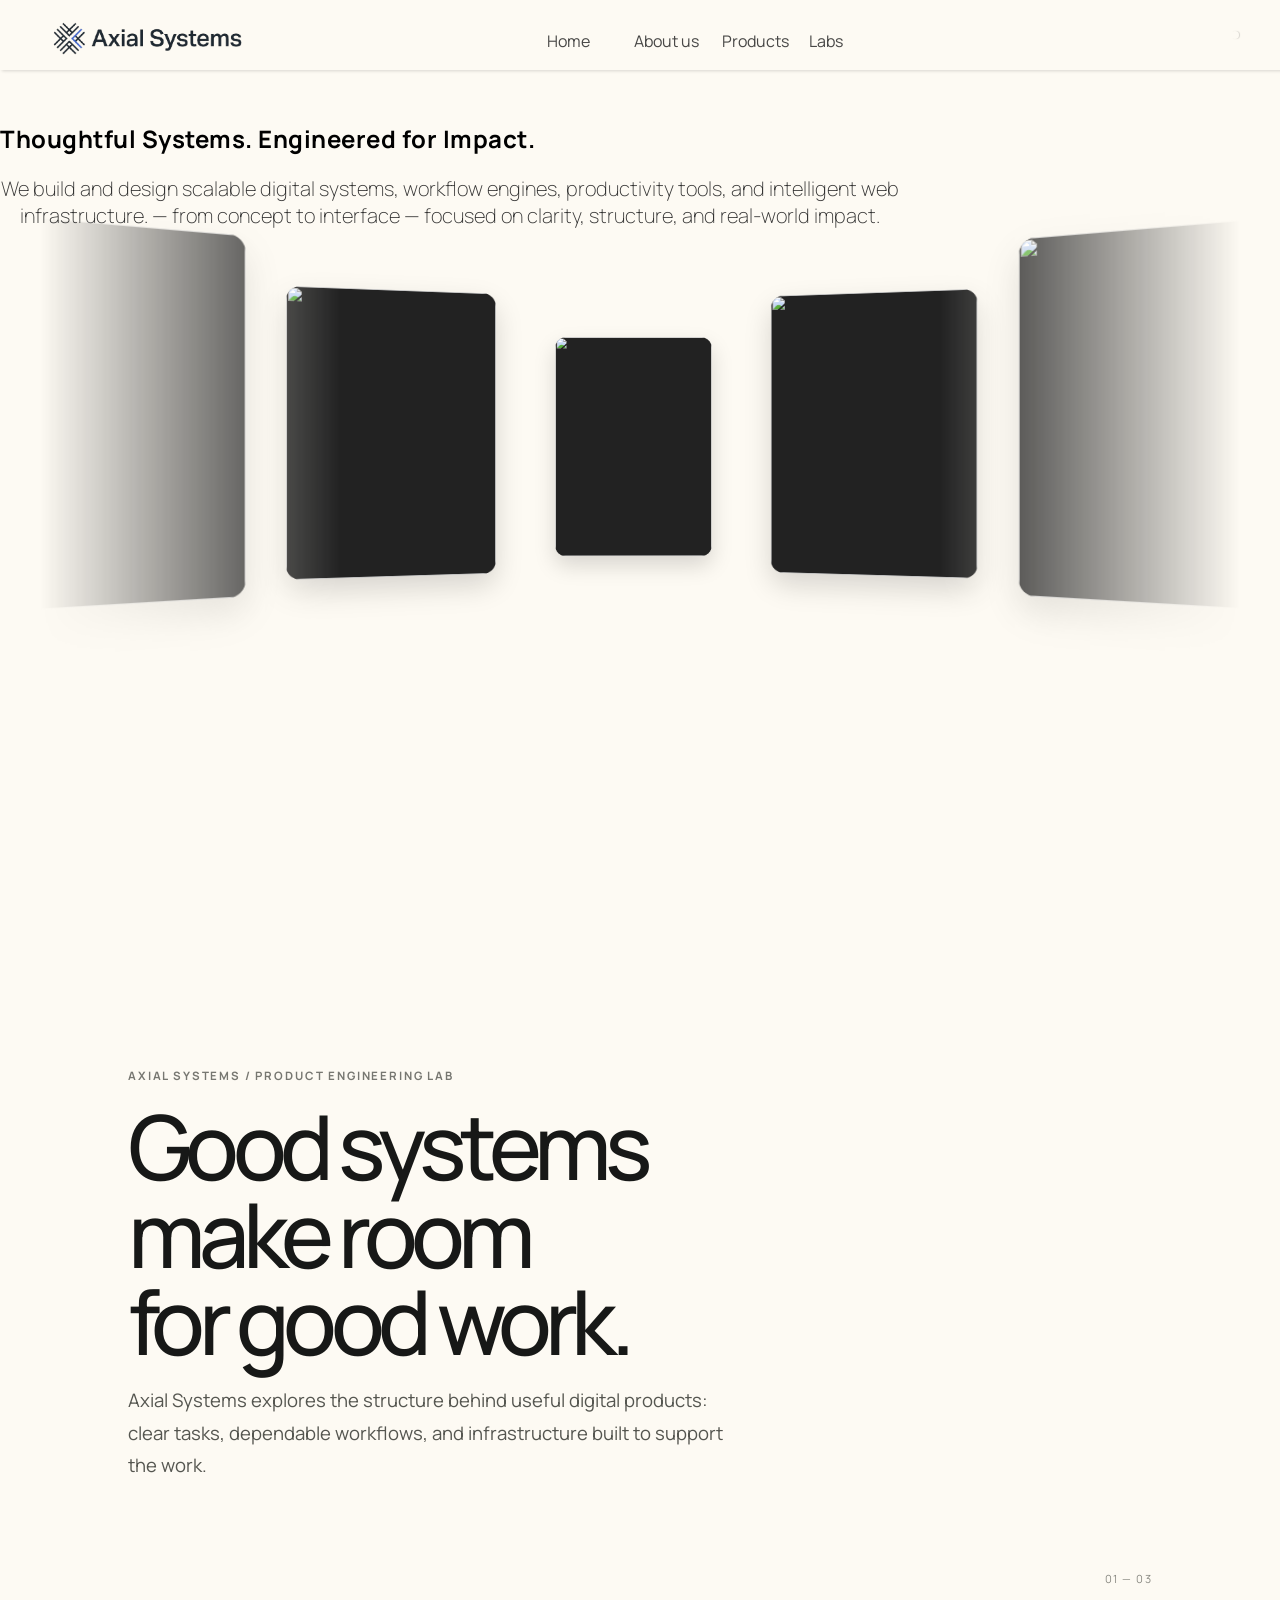
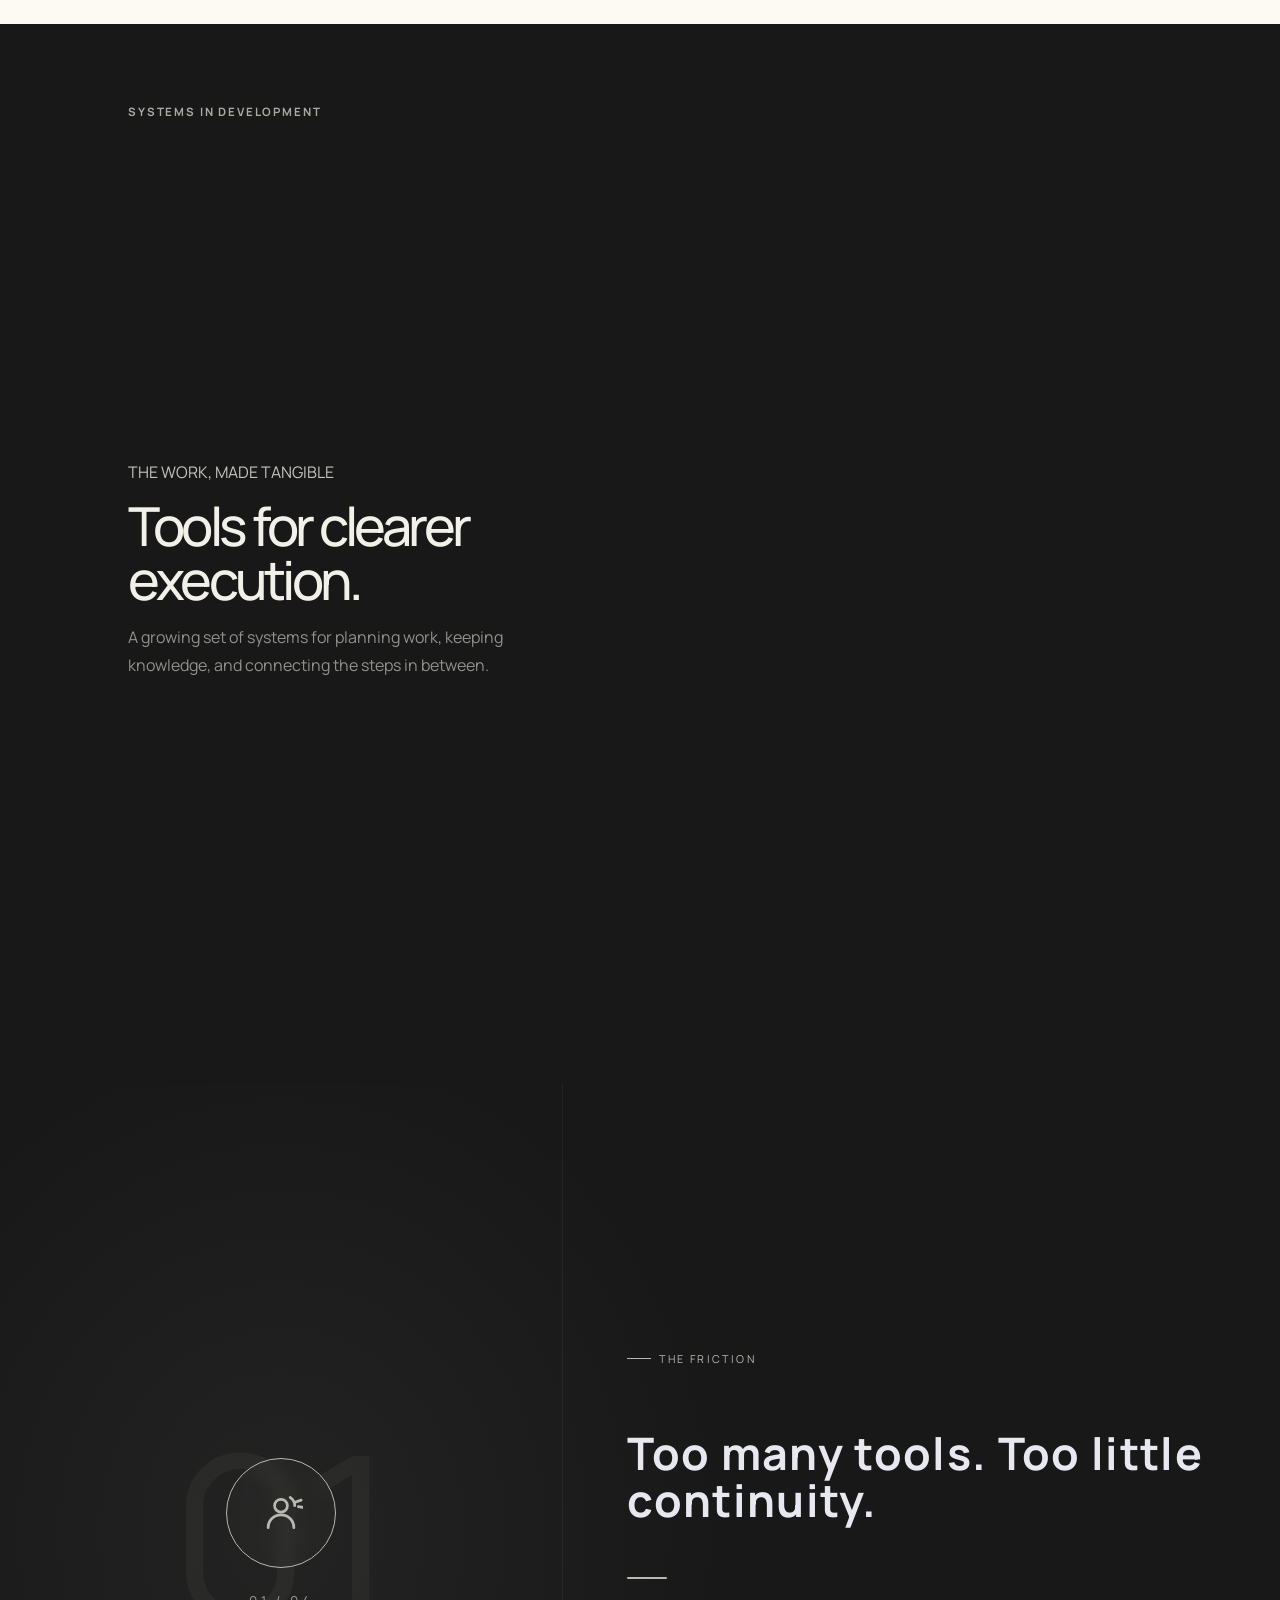
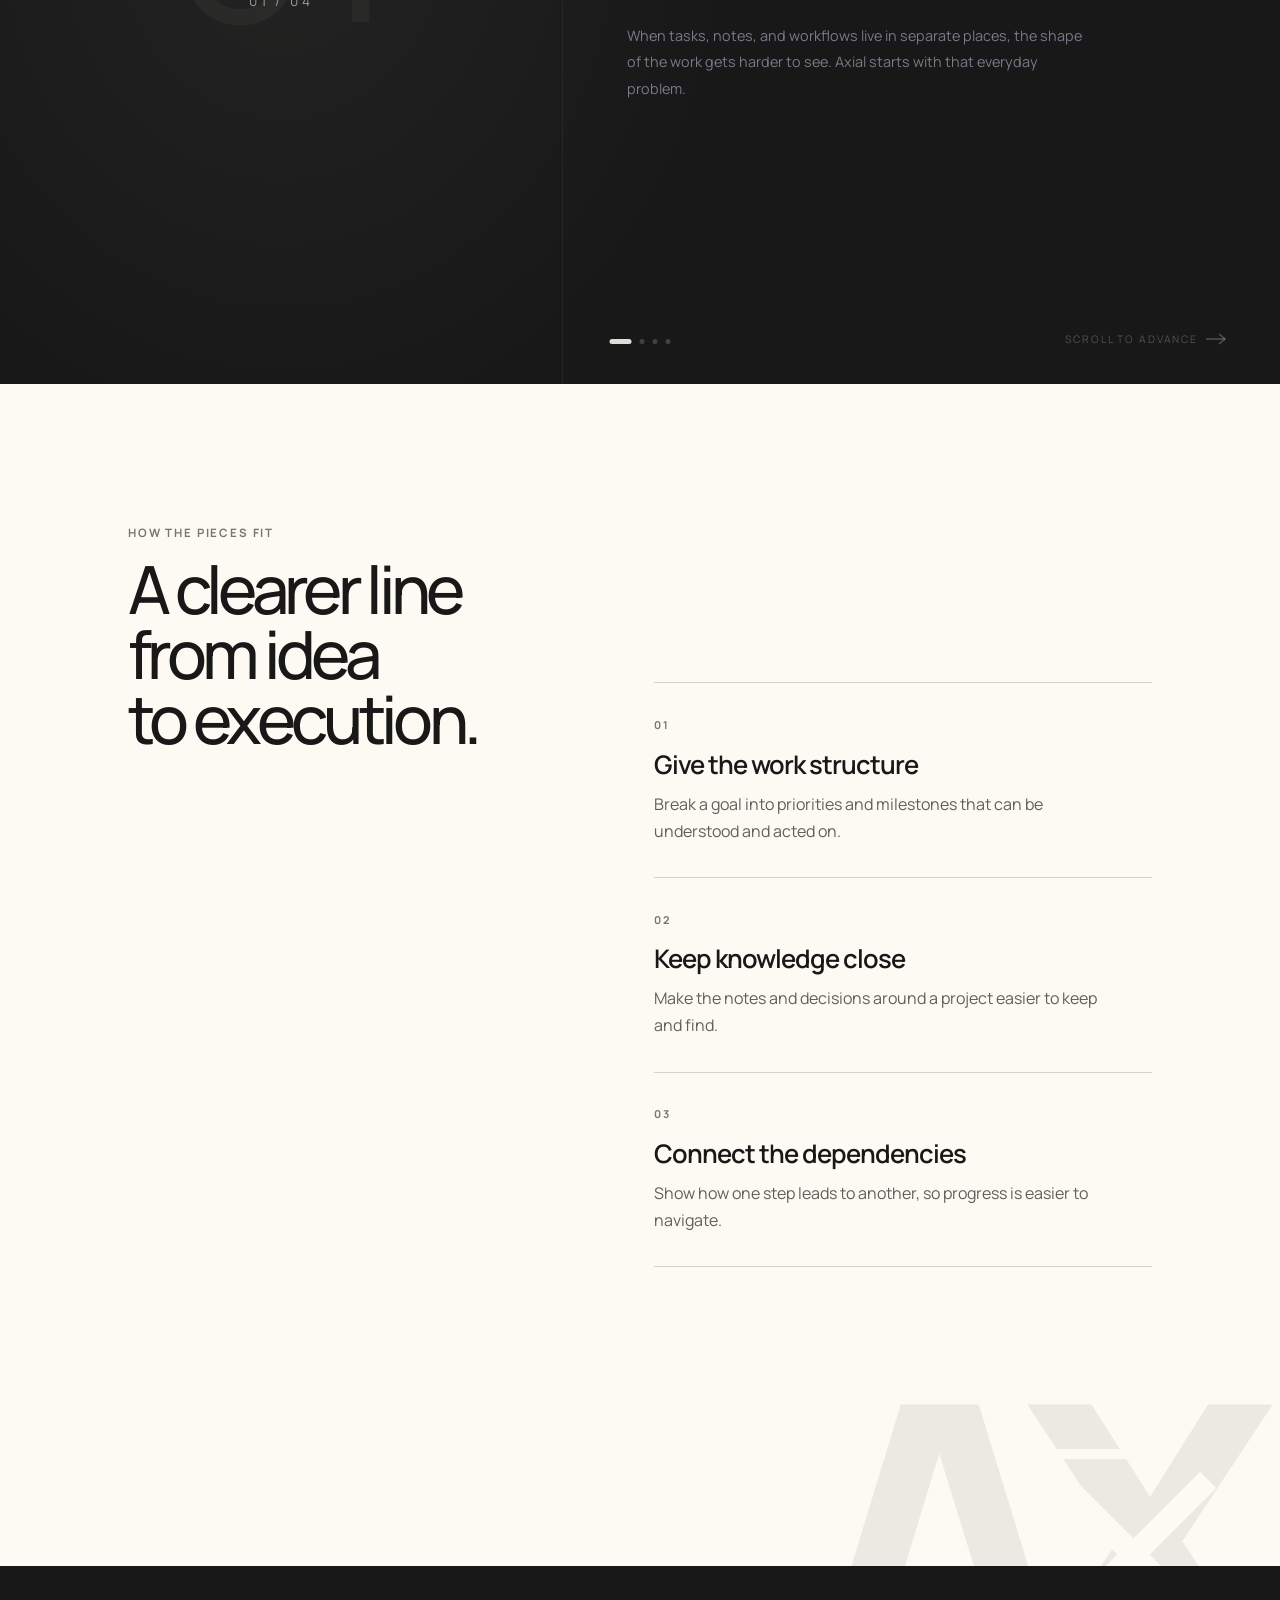
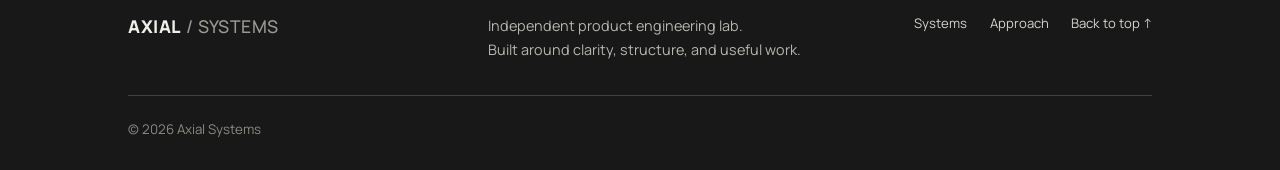
==== commit 4cd5672b: "updated and added monchrome smooth scvrolldriven animation" ====
--- a/index.html
+++ b/index.html
@@ -4,8 +4,12 @@
     <meta charset="UTF-8" />
     <meta name="viewport" content="width=device-width, initial-scale=1.0" />
     <title>
-      Axial Systems - Systems Engineering, SaaS Platforms & Automation
+      Axial Systems — Product Engineering Lab
     </title>
+    <meta name="description" content="Axial Systems is an independent product engineering lab building structured tools and digital infrastructure." />
+    <link rel="preconnect" href="https://fonts.googleapis.com" />
+    <link rel="preconnect" href="https://fonts.gstatic.com" crossorigin />
+    <link href="https://fonts.googleapis.com/css2?family=Manrope:wght@200..800&display=swap" rel="stylesheet" />
     <link rel="stylesheet" href="./styles.css" />
   </head>
   <body>
@@ -159,46 +163,42 @@
     <section class="ads-section scene-content scene">
       <h1 class="text wipe-reveal">WHAT DO WE OFFER YOU</h1>
     </section> -->
-    <div class="journey-intro-text" id="about/">
-      <h1>WHAT DO YOU KNOW?</h1>
-      <p>
-        The tech industry ships a new product every <span>11 seconds</span> and
-        in the last decade, the cost of building those products and software
-        dropped by 80%. <span>Yet most teams </span>still spend 40% of their
-        time managing tools instead of building with them. The modern builder
-        has never had more options than there is now - but as less clarity as
-        ever before. The gap between a great idea and a great product isn't
-        talent - its infrastructure. But the complexity of managing that
-        process? It went the other way.
-      </p>
-      <!-- <img
-        src="./Explore Business WordPress Website Design trends….jpg"
-        alt=""
-      /> -->
-    </div>
+
+    <section class="journey-intro-text" aria-labelledby="intro-title">
+      <p class="eyebrow">AXIAL SYSTEMS / PRODUCT ENGINEERING LAB</p>
+      <h1 id="intro-title">Good systems make room for good work.</h1>
+      <p class="intro-copy">Axial Systems explores the structure behind useful digital products: clear tasks, dependable workflows, and infrastructure built to support the work.</p>
+      <span class="intro-index" aria-hidden="true">01 — 03</span>
+    </section>
     <section class="journey-section" id="about">
       <div class="journey-progress-track">
         <div class="journey-progress"></div>
       </div>
       <div class="sticky-container">
-        <h1>WHAT MORE IS LEFT</h1>
+        <p class="eyebrow section-kicker">
+          SYSTEMS IN DEVELOPMENT
+        </p>
         <div class="left-content">
-          <h2 id="title">Define Goals</h2>
-          <p id="description">Start describing your project</p>
+          <p class="eyebrow">THE WORK, MADE TANGIBLE</p>
+          <h2 id="title">Tools for clearer execution.</h2>
+          <p id="description">A growing set of systems for planning work, keeping knowledge, and connecting the steps in between.</p>
         </div>
         <div class="right-content">
           <div class="cards">
             <div class="journey-card">
-              <h3>Orbiton — Developer First</h3>
-              <p>APIs designed for engineers: integrate in minutes.</p>
+              <p class="system-status">CURRENT FOCUS</p>
+              <h3>Axial Tasks</h3>
+              <p>A structured task engine for priorities, milestones, and a clearer view of what comes next.</p>
             </div>
             <div class="journey-card">
-              <h3>Orbiton — Secure by Design</h3>
-              <p>Enterprise-grade security and compliance out of the box.</p>
+              <p class="system-status">PLANNED</p>
+              <h3>Axial Vault</h3>
+              <p>An offline-first home for notes and ideas, designed around private storage and useful retrieval.</p>
             </div>
             <div class="journey-card">
-              <h3>Orbiton — Scale Instantly</h3>
-              <p>Global infrastructure to grow with your product.</p>
+              <p class="system-status">PLANNED</p>
+              <h3>Axial Flow</h3>
+              <p>A lightweight way to map task dependencies and make a process easier to follow.</p>
             </div>
           </div>
         </div>
@@ -215,24 +215,24 @@
         #axcess-hscroll,
         #axcess-hscroll * {
           box-sizing: border-box;
-        }
-
+          font-family: "Manrope", sans-serif !important;
+        }
         /* ── Variables per panel ── */
         #axcess-hscroll .ahs-panel:nth-child(1) {
-          --ac: #ff6b6b;
-          --ac-rgb: 255, 107, 107;
+          --ac: #b9b9b3;
+          --ac-rgb: 185, 185, 179;
         }
         #axcess-hscroll .ahs-panel:nth-child(2) {
-          --ac: #ffc947;
-          --ac-rgb: 255, 201, 71;
+          --ac: #e9e8e1;
+          --ac-rgb: 233, 232, 225;
         }
         #axcess-hscroll .ahs-panel:nth-child(3) {
-          --ac: #4da9ff;
-          --ac-rgb: 77, 169, 255;
+          --ac: #96968f;
+          --ac-rgb: 150, 150, 143;
         }
         #axcess-hscroll .ahs-panel:nth-child(4) {
-          --ac: #00f0a0;
-          --ac-rgb: 0, 240, 160;
+          --ac: #d0d0c9;
+          --ac-rgb: 208, 208, 201;
         }
 
         /* ── Pin wrapper ── */
@@ -240,7 +240,7 @@
           width: 100%;
           height: 100vh;
           overflow: hidden;
-          background: #0a0a0f;
+          background: #171817;
           position: relative;
         }
 
@@ -294,7 +294,7 @@
 
         /* giant faded number */
         #axcess-hscroll .ahs-bg-num {
-          font-family: "Bebas Neue", "Arial Black", sans-serif;
+          font-family: "Manrope", sans-serif;
           font-size: clamp(10rem, 18vw, 18rem);
           line-height: 1;
           letter-spacing: -0.02em;
@@ -408,7 +408,7 @@
 
         /* panel index label */
         #axcess-hscroll .ahs-step-label {
-          font-family: "Bebas Neue", "Arial Black", sans-serif;
+          font-family: "Manrope", sans-serif;
           font-size: 0.85rem;
           letter-spacing: 0.25em;
           color: var(--ac);
@@ -429,7 +429,7 @@
           display: inline-flex;
           align-items: center;
           gap: 0.5rem;
-          font-family: "Instrument Sans", sans-serif;
+          font-family: "Manrope", sans-serif;
           font-size: 0.68rem;
           letter-spacing: 0.22em;
           text-transform: uppercase;
@@ -447,7 +447,7 @@
         }
 
         #axcess-hscroll .ahs-heading {
-          font-family: "Bebas Neue", "Arial Black", sans-serif;
+          font-family: "Manrope", sans-serif;
           font-size: clamp(2.2rem, 3.5vw, 4rem);
           letter-spacing: 0.03em;
           line-height: 1.05;
@@ -456,7 +456,7 @@
         }
 
         #axcess-hscroll .ahs-body {
-          font-family: "Instrument Sans", sans-serif;
+          font-family: "Manrope", sans-serif;
           font-size: clamp(0.9rem, 1.1vw, 1.05rem);
           color: #7a7a8a;
           line-height: 1.85;
@@ -496,7 +496,7 @@
 
         #axcess-hscroll .ahs-dot.is-active {
           width: 22px;
-          background: #00f0a0;
+          background: #deded7;
         }
 
         /* ── "scroll to advance" hint ── */
@@ -507,7 +507,7 @@
           display: flex;
           align-items: center;
           gap: 0.5rem;
-          font-family: "Instrument Sans", sans-serif;
+          font-family: "Manrope", sans-serif;
           font-size: 0.65rem;
           letter-spacing: 0.18em;
           text-transform: uppercase;
@@ -574,16 +574,13 @@
               </div>
             </div>
             <div class="ahs-text">
-              <div class="ahs-tag">The Problem</div>
+                <div class="ahs-tag">The friction</div>
               <h2 class="ahs-heading">
-                Your Team Didn't Sign Up to Manage Tools
+                Too many tools. Too little continuity.
               </h2>
               <div class="ahs-line"></div>
               <p class="ahs-body">
-                Your team didn't sign up to manage tools. They signed up to
-                build things. But somewhere between the website platform, the
-                automation stack, and the product pipeline — the building became
-                the smallest part of the job.
+                When tasks, notes, and workflows live in separate places, the shape of the work gets harder to see. Axial starts with that everyday problem.
               </p>
             </div>
           </div>
@@ -604,16 +601,13 @@
               </div>
             </div>
             <div class="ahs-text">
-              <div class="ahs-tag">The Cost</div>
+                <div class="ahs-tag">The principle</div>
               <h2 class="ahs-heading">
-                Every Hour Switching Is an Hour Not Shipping
+                Make the next step easier to see.
               </h2>
               <div class="ahs-line"></div>
               <p class="ahs-body">
-                Every hour spent switching between platforms is an hour not
-                spent shipping. Every workflow built in isolation is a workflow
-                that breaks when something changes. The overhead is silent — but
-                it's real, and it compounds.
+                Structure turns a large goal into tasks, milestones, and decisions people can act on. That clarity is the foundation for the systems Axial is exploring.
               </p>
             </div>
           </div>
@@ -636,16 +630,13 @@
               </div>
             </div>
             <div class="ahs-text">
-              <div class="ahs-tag">The Question</div>
+                <div class="ahs-tag">The method</div>
               <h2 class="ahs-heading">
-                What If the Infrastructure Just Got Out of the Way?
+                Build around the work itself.
               </h2>
               <div class="ahs-line"></div>
               <p class="ahs-body">
-                What if your website, your workflows, and your product lab all
-                lived in one place? What if the infrastructure got out of the
-                way — and all that was left was the work? That question is
-                exactly what Axcess was built to answer.
+                Axial’s work begins with practical building blocks: task planning, knowledge that stays available, and workflows whose dependencies are visible.
               </p>
             </div>
           </div>
@@ -667,16 +658,13 @@
               </div>
             </div>
             <div class="ahs-text">
-              <div class="ahs-tag">The Answer</div>
+                <div class="ahs-tag">The direction</div>
               <h2 class="ahs-heading">
-                One Platform. Every Tool. Connected From Day One.
+                A systems lab, growing one useful tool at a time.
               </h2>
               <div class="ahs-line"></div>
               <p class="ahs-body">
-                That's exactly what Axcess is. One platform. Every tool your
-                team needs to build, automate, and launch — connected from day
-                one, and designed to grow with you. This is engineering, built
-                for impact.
+                Axial Systems is an independent product engineering lab. Its focus is a connected body of tools and infrastructure, developed with clarity and real-world use in mind.
               </p>
             </div>
           </div>
@@ -724,6 +712,12 @@
 
           /* total track width = N × 100vw */
           track.style.width = N * 100 + "vw";
+
+          if (window.matchMedia("(prefers-reduced-motion: reduce)").matches) {
+            track.style.display = "grid";
+            track.style.width = "100%";
+            return;
+          }
 
           /* scroll distance = move track by (N-1) panel widths */
           const getTravelDist = () => window.innerWidth * (N - 1);
@@ -762,49 +756,32 @@
         })();
       </script>
     </div>
-
-    <section class="feature-scroll">
-      <div class="feature-container">
-        <div class="feature-text">
-          <div class="feature-step">
-            <h2>Developer First APIs</h2>
-            <p>Build powerful integrations with minimal effort.</p>
-          </div>
-
-          <div class="feature-step">
-            <h2>Secure Infrastructure</h2>
-            <p>Enterprise-grade security for global payments.</p>
-          </div>
-
-          <div class="feature-step">
-            <h2>Global Reach</h2>
-            <p>Scale your product worldwide instantly.</p>
-          </div>
-        </div>
-
-        <div class="feature-images">
-          <img
-            src="https://images.unsplash.com/photo-1494790108377-be9c29b29330?w=400"
-            class="feature-img active"
-          />
-          <img
-            class="feature-img"
-            src="https://images.unsplash.com/photo-1494790108377-be9c29b29330?w=400"
-          />
-          <img
-            src="https://images.unsplash.com/photo-1573496359142-b8d87734a5a2?w=400"
-            class="feature-img"
-          />
-        </div>
+    <section class="feature-scroll" id="approach" aria-labelledby="approach-title">
+      <div class="approach-heading">
+        <p class="eyebrow">HOW THE PIECES FIT</p>
+        <h2 id="approach-title">A clearer line from idea to execution.</h2>
       </div>
+      <div class="approach-steps">
+        <article class="feature-step"><span>01</span><h3>Give the work structure</h3><p>Break a goal into priorities and milestones that can be understood and acted on.</p></article>
+        <article class="feature-step"><span>02</span><h3>Keep knowledge close</h3><p>Make the notes and decisions around a project easier to keep and find.</p></article>
+        <article class="feature-step"><span>03</span><h3>Connect the dependencies</h3><p>Show how one step leads to another, so progress is easier to navigate.</p></article>
+      </div>
+      <div class="approach-mark" aria-hidden="true"><span>AX</span><i></i><i></i><i></i></div>
     </section>
 
-    <script src="https://cdn.jsdelivr.net/npm/gsap@3.14.1/dist/gsap.min.js"></script>
-    <script src="https://cdn.jsdelivr.net/npm/gsap@3.14.1/dist/ScrollTrigger.min.js"></script>
+    <footer class="site-footer">
+      <a class="footer-mark" href="#" aria-label="Axial Systems, back to top">AXIAL<span> / SYSTEMS</span></a>
+      <p>Independent product engineering lab.<br />Built around clarity, structure, and useful work.</p>
+      <nav aria-label="Footer navigation"><a href="#about">Systems</a><a href="#approach">Approach</a><a href="#">Back to top ↑</a></nav>
+      <small>© 2026 Axial Systems</small>
+    </footer>
+
     <script
       type="module"
       src="https://unpkg.com/ionicons@7.1.0/dist/ionicons/ionicons.esm.js"
     ></script>
+    <script src="./gsap.min.js"></script>
+    <script src="./ScrollTrigger.min.js"></script>
     <script
       nomodule
       src="https://unpkg.com/ionicons@7.1.0/dist/ionicons/ionicons.js"
--- a/styles.css
+++ b/styles.css
@@ -1,11 +1,7 @@
 :root {
   --bg-color: #fdfaf3;
-  --ui-font:
-    "Inter", system-ui, -apple-system, "Segoe UI", Roboto, "Helvetica Neue",
-    Arial;
-  --display-font:
-    "Poppins", system-ui, -apple-system, "Segoe UI", Roboto, "Helvetica Neue",
-    Arial;
+  --ui-font: "Manrope", system-ui, -apple-system, "Segoe UI", sans-serif;
+  --display-font: "Manrope", system-ui, -apple-system, "Segoe UI", sans-serif;
   --item-width: 250px;
   --item-height: 350px;
   scroll-behavior: smooth;
@@ -214,9 +210,7 @@
 }
 
 .hero-text h1 {
-  font-family:
-    "Trebuchet MS", "Lucida Sans Unicode", "Lucida Grande", "Lucida Sans",
-    Arial, sans-serif;
+  font-family: "Manrope", system-ui, sans-serif;
   padding-top: 32px;
   justify-self: center;
   letter-spacing: 0.5px;
@@ -226,9 +220,7 @@
   max-width: 900px;
   justify-self: center;
   color: #222222ea;
-  font-family:
-    "Trebuchet MS", "Lucida Sans Unicode", "Lucida Grande", "Lucida Sans",
-    Arial, sans-serif;
+  font-family: "Manrope", system-ui, sans-serif;
   font-size: 20px;
   font-weight: 100;
   text-align: center;
@@ -273,7 +265,7 @@
 .metrics-text span {
   text-align: center;
   color: #000;
-  font-family: sans-serif;
+  font-family: var(--ui-font);
   font-size: 20px;
   font-weight: 600;
 }
@@ -282,9 +274,7 @@
   text-align: center;
   font-size: 14px;
   color: gray;
-  font-family:
-    "Trebuchet MS", "Lucida Sans Unicode", "Lucida Grande", "Lucida Sans",
-    Arial, sans-serif;
+  font-family: var(--ui-font);
   font-size: large;
 }
 
@@ -305,11 +295,11 @@
   display: flex;
   flex-direction: column;
   text-align: center;
-  font-family: serif;
+  font-family: var(--display-font);
 }
 
 .mcta-head {
-  font-family: serif;
+  font-family: var(--display-font);
   font-weight: 600;
   font-size: 28px;
   color: gray;
@@ -341,9 +331,7 @@
   padding: 12px 44px 12px 12px;
   color: #000000;
   font-size: 18px;
-  font-family:
-    "Trebuchet MS", "Lucida Sans Unicode", "Lucida Grande", "Lucida Sans",
-    Arial, sans-serif;
+  font-family: var(--ui-font);
   /* border-radius: 18px; */
   box-shadow: 0px 8px 25px rgba(0, 0, 0, 0.2);
   opacity: 0;
@@ -431,9 +419,7 @@
   /* color: #222; */
   text-align: center;
   width: fit-content;
-  font-family:
-    "Trebuchet MS", "Lucida Sans Unicode", "Lucida Grande", "Lucida Sans",
-    Arial, sans-serif;
+  font-family: var(--display-font);
   position: relative;
   text-shadow: 0px 0px 13px #fdfaf3;
   transition: all 0.4s ease;
@@ -467,20 +453,14 @@
   height: 100vh;
   position: relative;
   color: #e8f6f1;
-  background: linear-gradient(180deg, #071414 0%, #05221d 100%);
-  /* blackish green */
-  border-bottom-left-radius: 90px;
-  border-bottom-right-radius: 90px;
-  transition:
-    border-bottom-left-radius 0.6s ease,
-    border-bottom-right-radius 0.6s ease;
+  background: #171817;
 }
 
 .journey-intro-text {
   font-family: var(--ui-font);
-  padding-top: 2vh;
+  padding-top: 5vh;
   padding-left: 4vw;
-  margin-bottom: 18vh;
+  margin-bottom: 1vh;
   align-content: center;
   justify-content: center;
   text-align: left;
@@ -490,14 +470,13 @@
 .journey-intro-text h1 {
   font-size: 32px;
   font-weight: 700;
-  font-family:
-    "Trebuchet MS", "Lucida Sans Unicode", "Lucida Grande", "Lucida Sans",
-    Arial, sans-serif;
+  font-family: var(--display-font);
+  background-color: transparent;
 }
 
 .journey-intro-text p {
   font-size: 20px;
-  text-align: justify;
+  /* text-align: justify; */
   max-width: 1240px;
 }
 
@@ -667,46 +646,315 @@
     transform: translateX(70%);
   }
 }
-/* .feature-scroll {
-  height: 300vh;
-  background: #000;
-  color: white;
-}
-
-.feature-container {
-  position: sticky;
-  top: 0;
-  height: 100vh;
-  display: flex;
-  align-items: center;
-  padding: 0 10%;
-}
-
-.feature-text {
-  width: 50%;
-}
-
-.feature-images {
-  width: 50%;
-  position: relative;
-  height: 500px;
-}
-
-.feature-img {
-  position: absolute;
-  width: 100%;
-  height: 100%;
-  object-fit: cover;
-  opacity: 0;
-  transition: opacity 0.6s ease;
-}
-
-.feature-img.active {
-  opacity: 1;
-} */
-
 .random {
   height: 200vh;
   width: 100vw;
   background: var(--bg-color);
 }
+
+/* Axial Systems continuation: editorial, monochrome and deliberately spare. */
+.journey-intro-text {
+  position: relative;
+  min-height: 52vh;
+  height: auto;
+  padding: clamp(5rem, 11vw, 10rem) 10vw clamp(5rem, 9vw, 8rem);
+  margin: 0;
+  color: #171817;
+  background: #fdfaf3;
+  display: grid;
+  align-content: center;
+  justify-content: start;
+  gap: 1.2rem;
+}
+
+.journey-intro-text .eyebrow,
+.sticky-container > .eyebrow,
+.approach-heading .eyebrow {
+  margin: 0;
+  color: #777771;
+  font-size: 0.72rem;
+  font-weight: 700;
+  letter-spacing: 0.16em;
+}
+
+.journey-intro-text h1 {
+  max-width: 12ch;
+  margin: 0;
+  color: #171817;
+  background: none;
+  font-size: clamp(2.8rem, 7vw, 6.5rem);
+  font-weight: 500;
+  line-height: 0.98;
+  letter-spacing: -0.075em;
+  text-wrap: balance;
+}
+
+.journey-intro-text .intro-copy {
+  max-width: 55ch;
+  margin: 0;
+  color: #555650;
+  font-size: clamp(1rem, 1.45vw, 1.3rem);
+  line-height: 1.75;
+}
+
+.intro-index {
+  position: absolute;
+  right: 10vw;
+  bottom: 2.4rem;
+  color: #8a8a83;
+  font-size: 0.7rem;
+  letter-spacing: 0.13em;
+}
+
+.journey-section {
+  min-height: 100vh;
+  height: auto;
+  color: #f1f0e9;
+  background: #171817;
+}
+
+.sticky-container {
+  display: grid;
+  grid-template-columns: minmax(15rem, 0.8fr) minmax(20rem, 1fr);
+  grid-template-rows: auto 1fr;
+  column-gap: 10vw;
+  align-items: center;
+  justify-content: initial;
+  padding: 5rem 10vw;
+}
+
+.sticky-container > .section-kicker {
+  grid-column: 1 / -1;
+  align-self: start;
+  margin: 0;
+  color: #aaa9a2;
+}
+
+.sticky-container .eyebrow {
+  margin: 0 0 1rem;
+}
+
+.left-content {
+  max-width: 34rem;
+}
+
+.left-content h2 {
+  margin: 0 0 1rem;
+  color: #f1f0e9;
+  font-size: clamp(2.5rem, 4.2vw, 4.6rem);
+  font-weight: 500;
+  line-height: 1;
+  letter-spacing: -0.065em;
+  text-wrap: balance;
+}
+
+.left-content p:not(.eyebrow) {
+  max-width: 40ch;
+  margin: 0;
+  color: #b0b0aa;
+  font-size: 1rem;
+  line-height: 1.75;
+}
+
+.cards {
+  width: 100%;
+  max-width: 35rem;
+  gap: 0;
+}
+
+.journey-card,
+.journey-card:nth-child(n) {
+  padding: 1.5rem 0;
+  background: transparent;
+  border: 0;
+  border-bottom: 1px solid #41413e;
+  border-radius: 0;
+  box-shadow: none;
+  backdrop-filter: none;
+  transform-origin: left center;
+}
+
+.journey-card:first-child {
+  border-top: 1px solid #41413e;
+}
+
+.journey-card h3 {
+  margin: 0.45rem 0;
+  color: #f1f0e9;
+  font-size: clamp(1.45rem, 2vw, 2rem);
+  font-weight: 500;
+  letter-spacing: -0.04em;
+}
+
+.journey-card p:not(.system-status) {
+  max-width: 43ch;
+  color: #b0b0aa;
+  line-height: 1.7;
+}
+
+.journey-card .system-status {
+  margin: 0;
+  color: #a8a8a1;
+  font-size: 0.64rem;
+  font-weight: 700;
+  letter-spacing: 0.15em;
+}
+
+.journey-progress-track,
+.journey-progress { display: none; }
+
+#axcess-hscroll .ahs-pin { background: #171817; }
+#axcess-hscroll .ahs-panel { background: #171817; }
+#axcess-hscroll .ahs-panel::after { background: none; }
+#axcess-hscroll .ahs-circle { background: transparent; backdrop-filter: none; }
+#axcess-hscroll .ahs-circle::before,
+#axcess-hscroll .ahs-circle::after { display: none; }
+#axcess-hscroll .ahs-body { color: #b6b6af; }
+#axcess-hscroll .ahs-line { background: #b9b9b3; }
+
+.feature-scroll {
+  position: relative;
+  display: grid;
+  grid-template-columns: minmax(14rem, 0.8fr) minmax(20rem, 1fr);
+  gap: 5vw 10vw;
+  min-height: 100vh;
+  padding: clamp(5rem, 11vw, 10rem) 10vw;
+  overflow: hidden;
+  color: #171817;
+  background: #fdfaf3;
+}
+
+.approach-heading {
+  position: relative;
+  z-index: 1;
+  align-self: start;
+}
+
+.approach-heading h2 {
+  max-width: 11ch;
+  margin: 1rem 0 0;
+  font-size: clamp(2.6rem, 5.2vw, 5rem);
+  font-weight: 500;
+  line-height: 0.98;
+  letter-spacing: -0.07em;
+  text-wrap: balance;
+}
+
+.approach-steps {
+  position: relative;
+  z-index: 1;
+  align-self: center;
+  border-top: 1px solid #d2d1ca;
+}
+
+.approach-steps .feature-step {
+  padding: 1.8rem 0 2rem;
+  border-bottom: 1px solid #d2d1ca;
+}
+
+.feature-step > span {
+  color: #777771;
+  font-size: 0.68rem;
+  font-weight: 700;
+  letter-spacing: 0.14em;
+}
+
+.feature-step h3 {
+  margin: 0.8rem 0 0.55rem;
+  font-size: clamp(1.3rem, 2vw, 1.8rem);
+  font-weight: 600;
+  letter-spacing: -0.04em;
+}
+
+.feature-step p {
+  max-width: 45ch;
+  margin: 0;
+  color: #5f605a;
+  line-height: 1.7;
+}
+
+.approach-mark {
+  position: absolute;
+  right: 4vw;
+  bottom: -10rem;
+  display: flex;
+  align-items: center;
+  gap: 0.9rem;
+  color: #eae9e2;
+  font-size: clamp(12rem, 30vw, 34rem);
+  font-weight: 800;
+  letter-spacing: -0.13em;
+  line-height: 1;
+  pointer-events: none;
+  user-select: none;
+}
+
+.approach-mark i {
+  position: absolute;
+  top: 28%;
+  right: 20%;
+  width: 0.06em;
+  height: 0.55em;
+  background: #fdfaf3;
+  transform: rotate(45deg);
+}
+
+.approach-mark i:nth-of-type(2) { transform: rotate(-45deg); }
+.approach-mark i:nth-of-type(3) { width: 0.35em; height: 0.025em; transform: rotate(0); }
+
+.site-footer {
+  display: grid;
+  grid-template-columns: 1fr 1.2fr auto;
+  gap: 2rem;
+  align-items: start;
+  padding: 3rem 10vw 2rem;
+  color: #efeee8;
+  background: #171817;
+}
+
+.footer-mark {
+  color: #efeee8;
+  font-size: 1.1rem;
+  font-weight: 800;
+  letter-spacing: 0.03em;
+}
+
+.footer-mark span { color: #9a9a93; font-weight: 500; }
+.site-footer p { margin: 0; color: #b6b6af; font-size: 0.9rem; line-height: 1.7; }
+.site-footer nav { display: flex; gap: 1.4rem; margin: 0; transform: none; }
+.site-footer nav a { position: static; color: #d3d3cd; font-size: 0.82rem; }
+.site-footer small { grid-column: 1 / -1; padding-top: 1.5rem; color: #8a8a83; border-top: 1px solid #41413e; }
+
+@media (max-width: 700px) {
+  .journey-intro-text { min-height: 48vh; padding: 5rem 7vw 6rem; }
+  .journey-intro-text h1 { max-width: 10ch; font-size: clamp(2.9rem, 13vw, 5rem); }
+  .intro-index { right: 7vw; bottom: 1.8rem; }
+  .sticky-container { position: relative; top: auto; min-height: 100svh; height: auto; grid-template-columns: 1fr; grid-template-rows: auto; gap: 3rem; padding: 5rem 7vw; }
+  .sticky-container > .section-kicker { grid-column: auto; }
+  .left-content h2 { font-size: clamp(2.6rem, 11vw, 4rem); }
+  .cards { max-width: none; }
+  .journey-card, .journey-card:nth-child(n) { padding: 1.25rem 0; transform: none; }
+  #axcess-hscroll .ahs-pin { height: auto; min-height: 100svh; overflow: hidden; }
+  #axcess-hscroll .ahs-panel { min-height: 100svh; height: auto; }
+  #axcess-hscroll .ahs-heading { font-size: clamp(2rem, 9vw, 3rem); }
+  #axcess-hscroll .ahs-hint { right: 1.5rem; bottom: 1.5rem; }
+  #axcess-hscroll .ahs-dots { bottom: 1.6rem; }
+  .feature-scroll { grid-template-columns: 1fr; gap: 3rem; padding: 5rem 7vw; }
+  .approach-heading h2 { max-width: 10ch; font-size: clamp(2.8rem, 12vw, 4.5rem); }
+  .approach-mark { right: -3rem; bottom: -5rem; font-size: 15rem; }
+  .site-footer { grid-template-columns: 1fr; gap: 1.4rem; padding: 2.5rem 7vw 1.5rem; }
+  .site-footer nav { flex-wrap: wrap; }
+  .site-footer small { grid-column: auto; }
+}
+
+@media (prefers-reduced-motion: reduce) {
+  :root { scroll-behavior: auto; }
+  *, *::before, *::after { scroll-behavior: auto !important; animation-duration: 0.01ms !important; animation-iteration-count: 1 !important; transition-duration: 0.01ms !important; }
+  #axcess-hscroll .ahs-pin { height: auto; overflow: visible; }
+  #axcess-hscroll .ahs-track { display: grid !important; width: 100% !important; transform: none !important; }
+  #axcess-hscroll .ahs-panel { width: 100%; min-height: 65svh; height: auto; }
+  #axcess-hscroll .ahs-hint,
+  #axcess-hscroll .ahs-dots { display: none; }
+  .journey-card { opacity: 1 !important; visibility: visible !important; transform: none !important; }
+  .feature-step { opacity: 1 !important; transform: none !important; }
+}
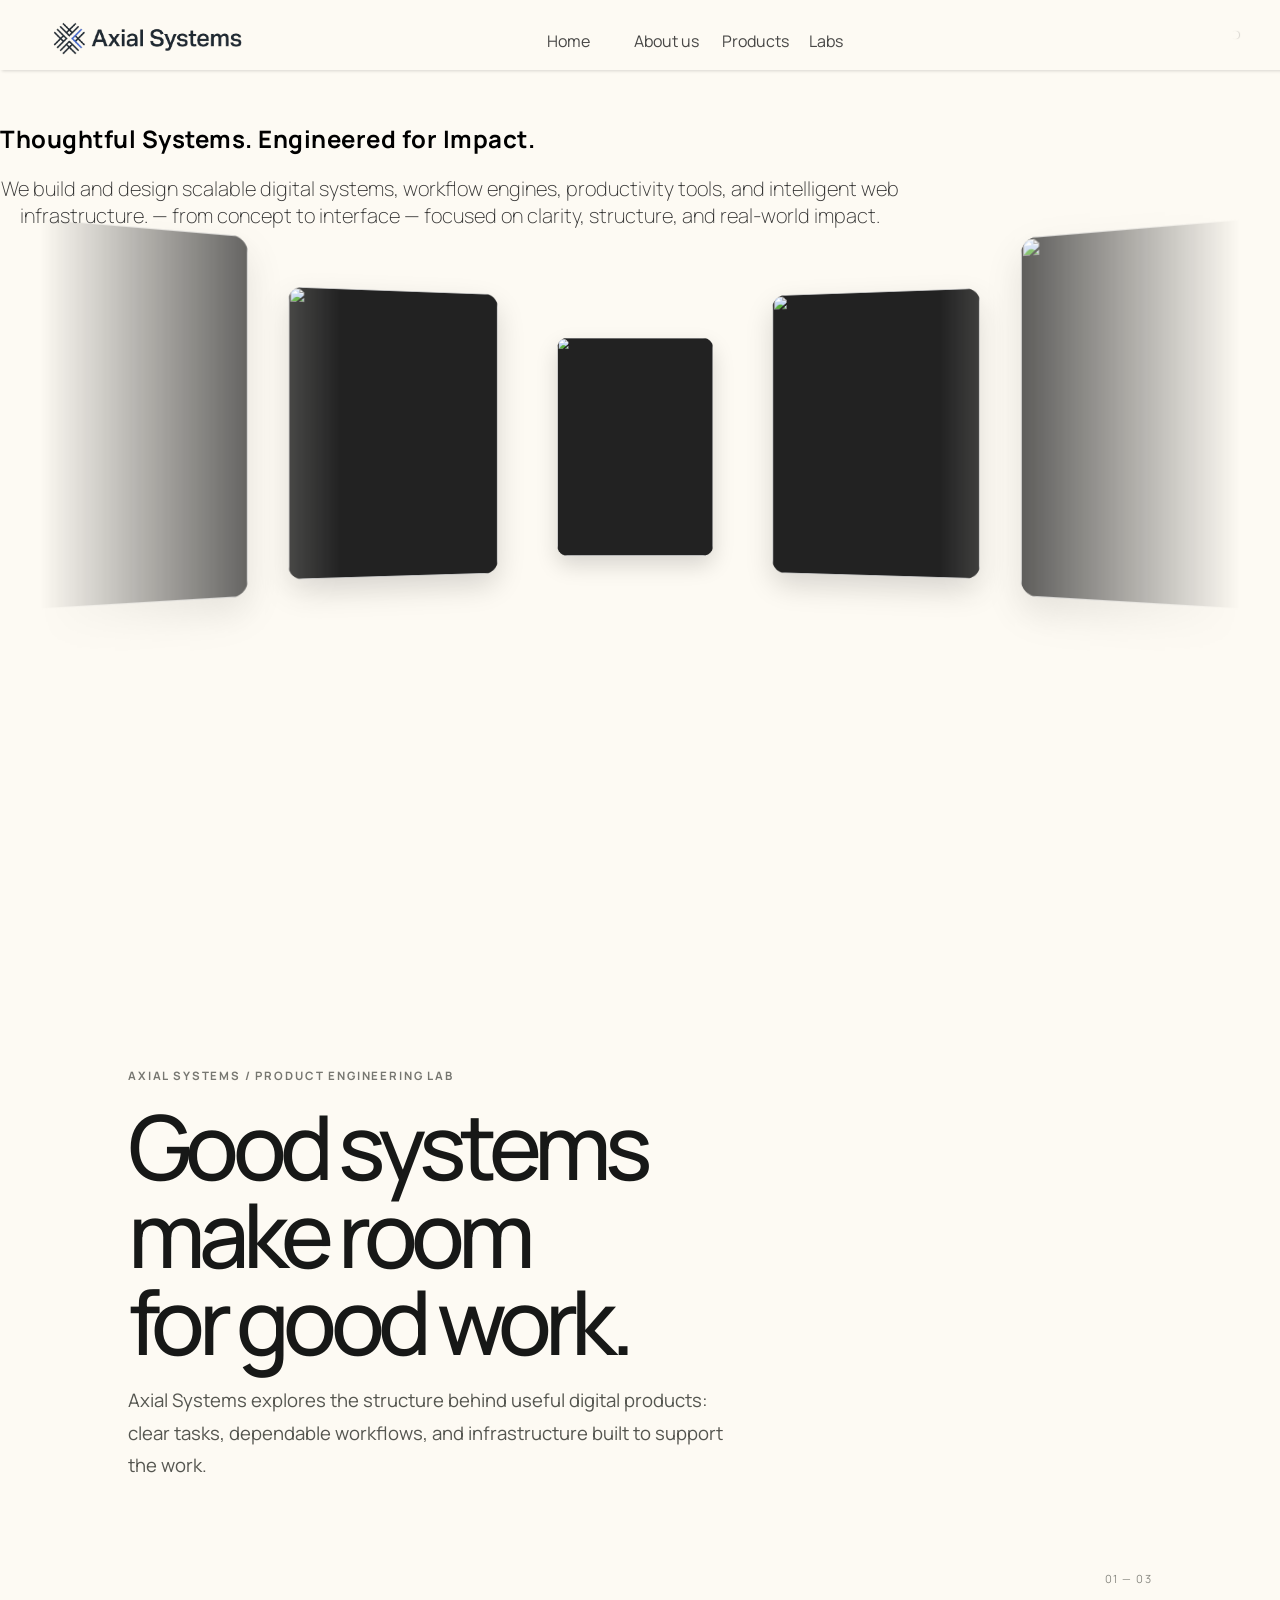
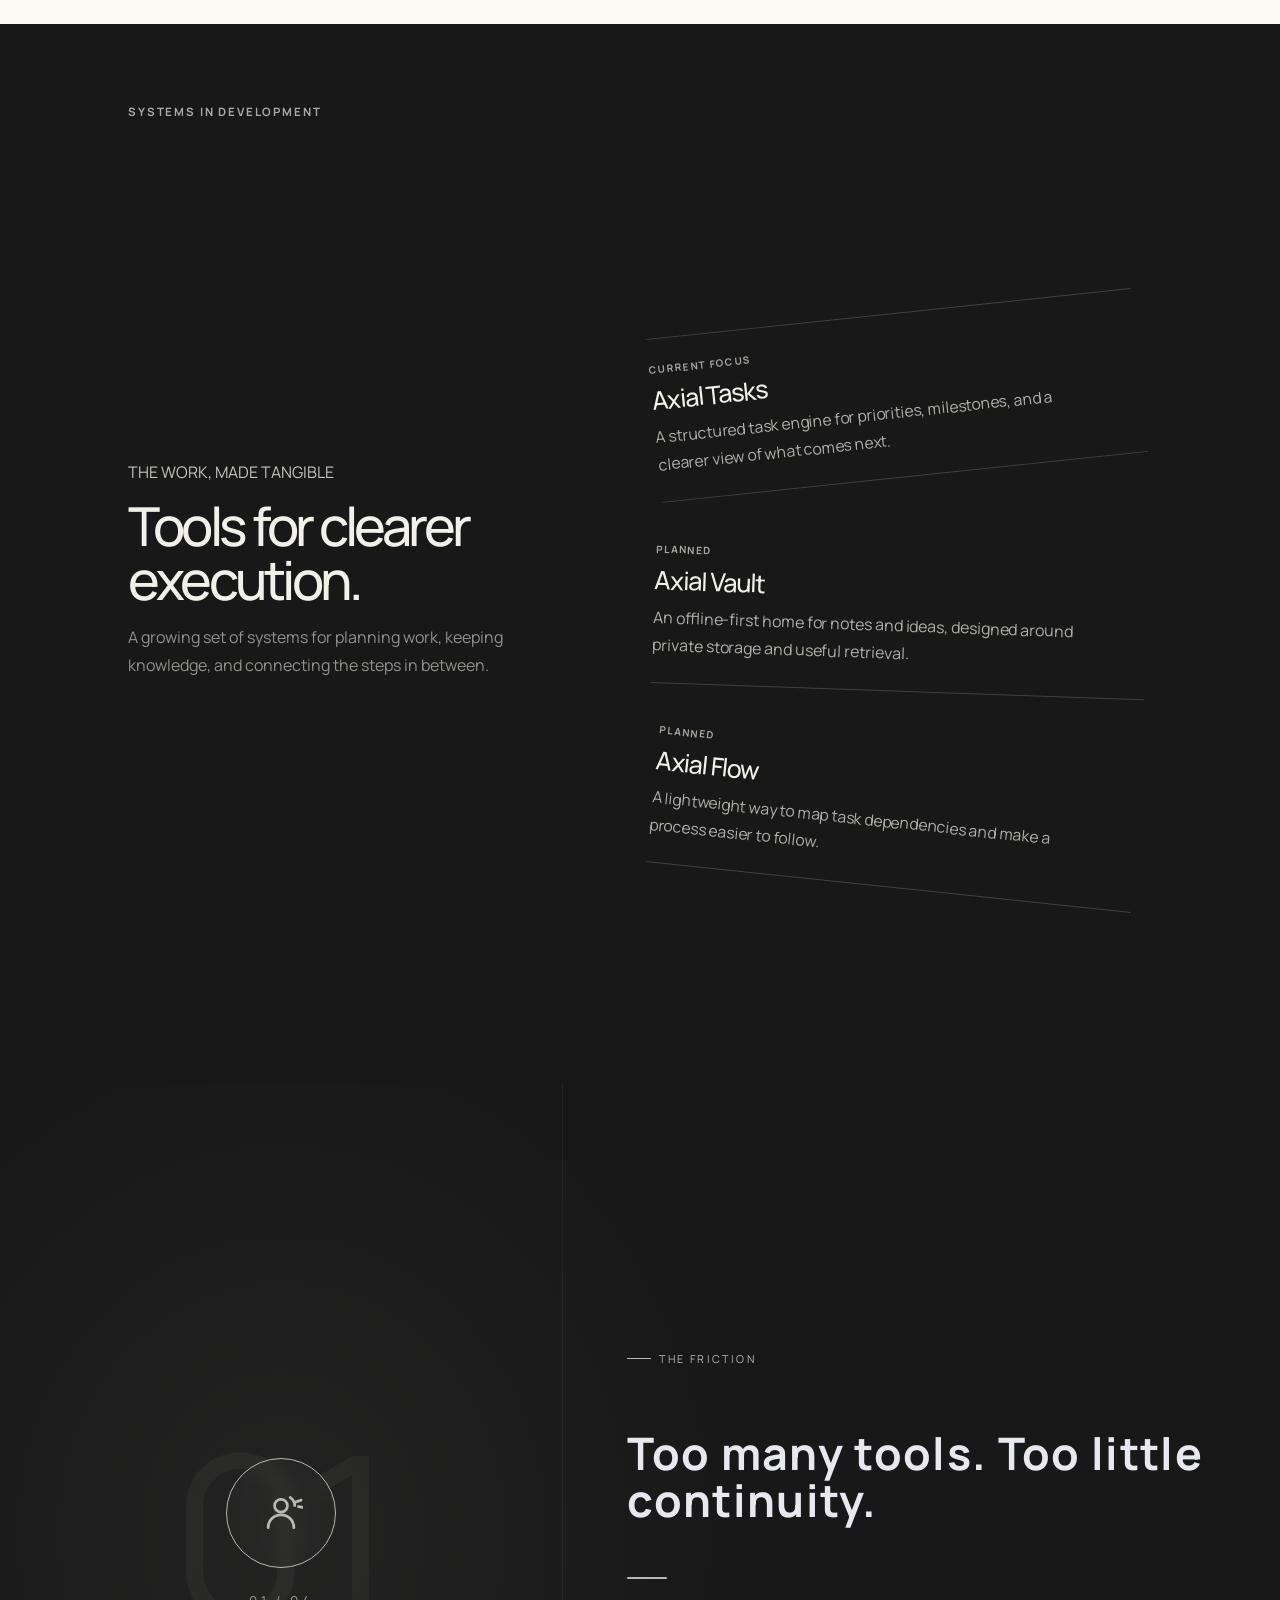
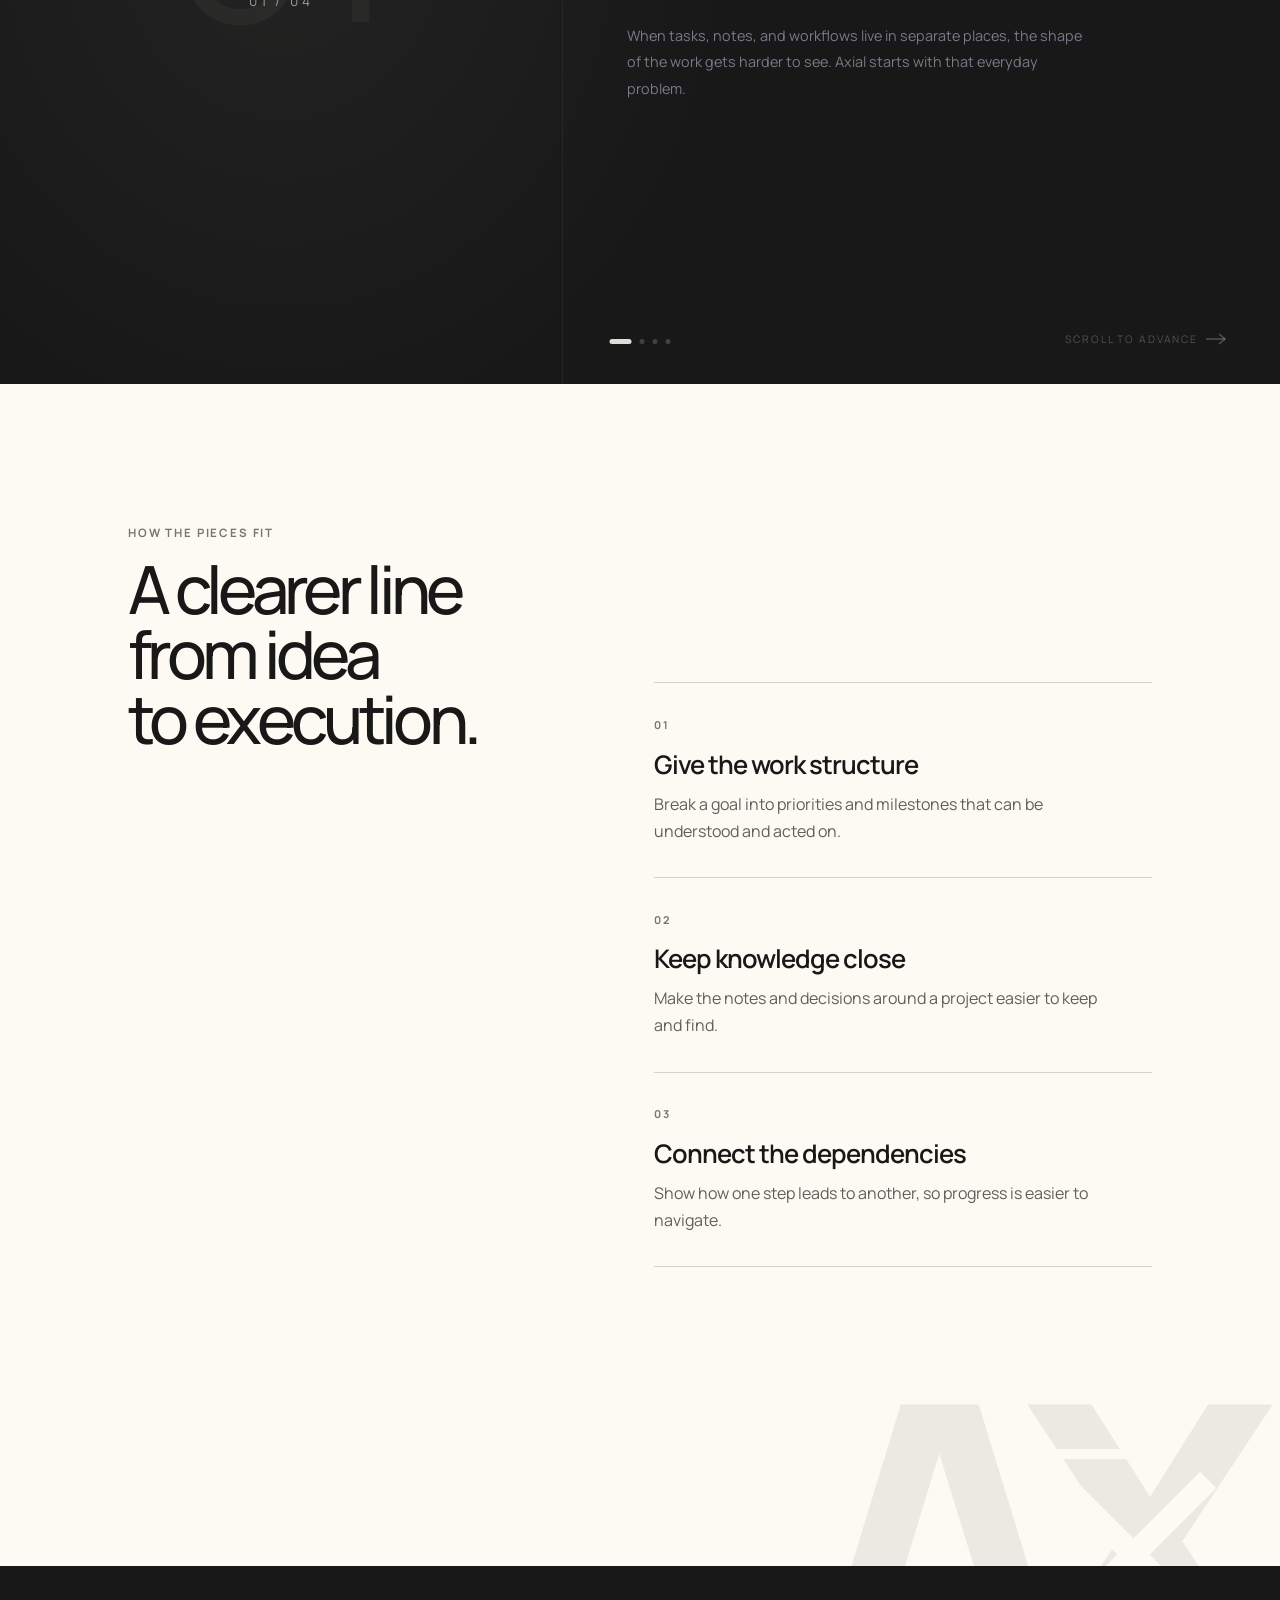
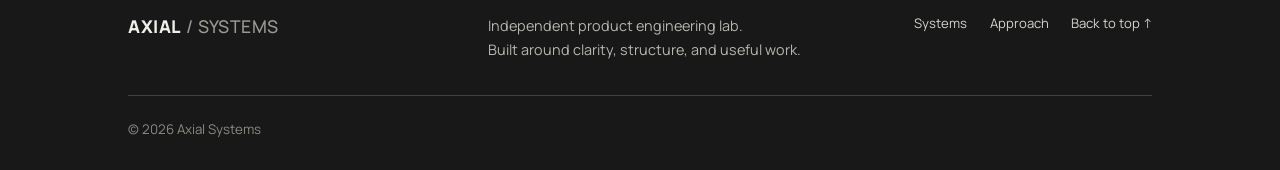
==== commit ec7eb428: "made it mobile responsive and added smooth motion" ====
--- a/index.html
+++ b/index.html
@@ -24,10 +24,10 @@
         />
         <nav>
           <ul>
-            <li><a href="">Home</a></li>
-            <li><a href="#about/">About us</a></li>
-            <li><a href="">Products</a></li>
-            <li><a href="">Labs</a></li>
+            <li><a href="#">Home</a></li>
+            <li><a href="#about">About us</a></li>
+            <li><a href="#about">Products</a></li>
+            <li><a href="#approach">Labs</a></li>
           </ul>
         </nav>
         <button class="cta">
@@ -542,11 +542,32 @@
           #axcess-hscroll .ahs-visual {
             display: none;
           }
+          #axcess-hscroll .ahs-pin {
+            height: auto;
+            min-height: 0;
+            overflow: visible;
+          }
+          #axcess-hscroll .ahs-track {
+            display: grid;
+            width: 100%;
+            height: auto;
+            transform: none;
+          }
+          #axcess-hscroll .ahs-panel {
+            width: 100%;
+            height: auto;
+            min-height: 65svh;
+            border-bottom: 1px solid rgba(255, 255, 255, 0.1);
+          }
           #axcess-hscroll .ahs-text {
-            padding: 0 2rem;
+            padding: 0 clamp(1.4rem, 7vw, 2.5rem);
           }
           #axcess-hscroll .ahs-heading {
-            font-size: 2rem;
+            font-size: clamp(2rem, 9vw, 3rem);
+          }
+          #axcess-hscroll .ahs-dots,
+          #axcess-hscroll .ahs-hint {
+            display: none;
           }
         }
       </style>
@@ -710,49 +731,59 @@
           const panels = track.querySelectorAll(".ahs-panel");
           const N = panels.length;
 
-          /* total track width = N × 100vw */
-          track.style.width = N * 100 + "vw";
-
-          if (window.matchMedia("(prefers-reduced-motion: reduce)").matches) {
-            track.style.display = "grid";
-            track.style.width = "100%";
-            return;
-          }
-
-          /* scroll distance = move track by (N-1) panel widths */
-          const getTravelDist = () => window.innerWidth * (N - 1);
-
-          gsap.to(track, {
-            x: () => -getTravelDist(),
-            ease: "none",
-            scrollTrigger: {
-              trigger: pin,
-              start: "top top",
-              end: () => `+=${getTravelDist()}`,
-              pin: true,
-              scrub: 1.2,
-              anticipatePin: 1,
-              invalidateOnRefresh: true,
-
-              /* proximity snap — nudges to nearest panel */
-              snap: {
-                snapTo: 1 / (N - 1),
-                duration: { min: 0.25, max: 0.55 },
-                ease: "power2.inOut",
-                delay: 0.08,
-              },
-
-              onUpdate(self) {
-                /* active dot */
-                const active = Math.round(self.progress * (N - 1));
-                dots.forEach((d, i) =>
-                  d.classList.toggle("is-active", i === active),
-                );
-                /* fade hint after leaving first panel */
-                if (hint) hint.style.opacity = self.progress < 0.12 ? "1" : "0";
-              },
+          const horizontalScene = gsap.matchMedia();
+          horizontalScene.add(
+            {
+              desktop: "(min-width: 701px) and (prefers-reduced-motion: no-preference)",
             },
-          });
+            ({ conditions }) => {
+              if (!conditions.desktop) {
+                track.style.display = "grid";
+                track.style.width = "100%";
+                if (hint) hint.hidden = true;
+                return () => {
+                  track.style.display = "";
+                  track.style.width = "";
+                  if (hint) hint.hidden = false;
+                };
+              }
+
+              track.style.width = N * 100 + "vw";
+              const getTravelDist = () => window.innerWidth * (N - 1);
+
+              gsap.to(track, {
+                x: () => -getTravelDist(),
+                ease: "none",
+                scrollTrigger: {
+                  trigger: pin,
+                  start: "top top",
+                  end: () => `+=${getTravelDist()}`,
+                  pin: true,
+                  scrub: 0.7,
+                  anticipatePin: 1,
+                  invalidateOnRefresh: true,
+                  snap: {
+                    snapTo: 1 / (N - 1),
+                    duration: { min: 0.2, max: 0.42 },
+                    ease: "power2.out",
+                    delay: 0.06,
+                  },
+                  onUpdate(self) {
+                    const active = Math.round(self.progress * (N - 1));
+                    dots.forEach((dot, i) =>
+                      dot.classList.toggle("is-active", i === active),
+                    );
+                    if (hint) hint.style.opacity = self.progress < 0.12 ? "1" : "0";
+                  },
+                },
+              });
+
+              return () => {
+                track.style.width = "";
+                if (hint) hint.style.opacity = "";
+              };
+            },
+          );
         })();
       </script>
     </div>
--- a/styles.css
+++ b/styles.css
@@ -774,6 +774,12 @@
   transform-origin: left center;
 }
 
+.journey-card {
+  opacity: 1;
+  visibility: visible;
+  transform: none;
+}
+
 .journey-card:first-child {
   border-top: 1px solid #41413e;
 }
@@ -925,26 +931,83 @@
 .site-footer nav a { position: static; color: #d3d3cd; font-size: 0.82rem; }
 .site-footer small { grid-column: 1 / -1; padding-top: 1.5rem; color: #8a8a83; border-top: 1px solid #41413e; }
 
+@media (min-width: 701px) and (max-width: 1024px) {
+  header { width: 100%; box-sizing: border-box; padding: 0 4vw 0 2rem; align-items: center; }
+  .logo { width: auto; height: clamp(3.25rem, 6vw, 4.2rem); }
+  nav { transform: none; margin: 0 auto; }
+  nav ul { width: clamp(18rem, 42vw, 22rem); gap: 1rem; margin: 0; padding: 0; }
+  nav ul li a { position: relative; white-space: nowrap; }
+  .cta { padding-right: 0; }
+  .body { width: 100%; }
+  .stage { width: min(100%, 64rem); top: clamp(0.75rem, 3vw, 2rem); }
+  .item { width: clamp(11rem, 23vw, 16rem); height: clamp(15rem, 34vw, 22rem); }
+  .hero-text { width: 100%; padding: 0 5vw; box-sizing: border-box; }
+  .hero-text h2 { max-width: min(56rem, 86vw); }
+  .sticky-container { column-gap: 6vw; padding: 5rem 7vw; }
+  .feature-scroll { grid-template-columns: minmax(12rem, 0.7fr) minmax(18rem, 1fr); gap: 5vw; padding-inline: 7vw; }
+  .site-footer { grid-template-columns: 1fr 1.2fr; }
+  .site-footer nav { grid-column: 1 / -1; }
+}
+
 @media (max-width: 700px) {
+  .hero-section { height: auto; min-height: 100svh; padding-bottom: 2.5rem; border-bottom-left-radius: 2rem; border-bottom-right-radius: 2rem; overflow: hidden; }
+  .hero-section header { position: relative; top: auto; width: 100%; min-height: 4.25rem; box-sizing: border-box; align-items: center; padding: 0 1rem; }
+  .hero-section .logo { flex: 0 0 auto; width: auto; height: clamp(2.1rem, 9vw, 3.25rem); }
+  .hero-section nav { flex: 1 1 auto; min-width: 0; justify-content: center; transform: none; margin: 0; }
+  .hero-section nav ul { width: auto; gap: clamp(0.45rem, 2.7vw, 1rem); margin: 0; padding: 0 0.5rem; }
+  .hero-section nav ul li a { position: relative; white-space: nowrap; font-size: clamp(0.58rem, 2.5vw, 0.78rem); }
+  .hero-section .cta { flex: 0 0 auto; margin: 0; padding: 0; }
+  .body { position: relative; top: auto; right: auto; width: 100%; transform: none; padding-top: clamp(1.5rem, 5svh, 3rem); }
+  .stage { top: 0; width: 100%; max-height: none; mask-image: linear-gradient(to right, transparent, #000 7%, #000 93%, transparent); -webkit-mask-image: linear-gradient(to right, transparent, #000 7%, #000 93%, transparent); }
+  .track { padding: 2.5rem 0; }
+  .item { width: clamp(9.5rem, 42vw, 15rem); height: clamp(13.3rem, 58.8vw, 21rem); margin: 0 0.45rem; }
+  .hero-text { width: 100%; box-sizing: border-box; padding: 0 7vw; }
+  .hero-text h1 { max-width: 17ch; margin: 0.6em auto 0.5em; padding-top: 1rem; font-size: clamp(1.8rem, 8vw, 3rem); line-height: 1.05; text-align: center; text-wrap: balance; }
+  .hero-text h2 { max-width: 42rem; margin: 0 auto; font-size: clamp(0.9rem, 3.7vw, 1.1rem); line-height: 1.55; text-wrap: pretty; }
   .journey-intro-text { min-height: 48vh; padding: 5rem 7vw 6rem; }
   .journey-intro-text h1 { max-width: 10ch; font-size: clamp(2.9rem, 13vw, 5rem); }
   .intro-index { right: 7vw; bottom: 1.8rem; }
-  .sticky-container { position: relative; top: auto; min-height: 100svh; height: auto; grid-template-columns: 1fr; grid-template-rows: auto; gap: 3rem; padding: 5rem 7vw; }
+  .sticky-container { position: relative; top: auto; min-height: 0; height: auto; grid-template-columns: 1fr; grid-template-rows: auto; gap: 2.5rem; padding: 5rem 7vw; }
   .sticky-container > .section-kicker { grid-column: auto; }
   .left-content h2 { font-size: clamp(2.6rem, 11vw, 4rem); }
   .cards { max-width: none; }
   .journey-card, .journey-card:nth-child(n) { padding: 1.25rem 0; transform: none; }
-  #axcess-hscroll .ahs-pin { height: auto; min-height: 100svh; overflow: hidden; }
-  #axcess-hscroll .ahs-panel { min-height: 100svh; height: auto; }
+  #axcess-hscroll .ahs-pin { height: auto; min-height: 0; overflow: visible; }
+  #axcess-hscroll .ahs-track { display: grid; width: 100%; height: auto; transform: none; }
+  #axcess-hscroll .ahs-panel { width: 100%; height: auto; min-height: 65svh; }
   #axcess-hscroll .ahs-heading { font-size: clamp(2rem, 9vw, 3rem); }
-  #axcess-hscroll .ahs-hint { right: 1.5rem; bottom: 1.5rem; }
-  #axcess-hscroll .ahs-dots { bottom: 1.6rem; }
-  .feature-scroll { grid-template-columns: 1fr; gap: 3rem; padding: 5rem 7vw; }
+  #axcess-hscroll .ahs-hint, #axcess-hscroll .ahs-dots { display: none; }
+  .feature-scroll { min-height: 0; grid-template-columns: 1fr; gap: 3rem; padding: 5rem 7vw; }
   .approach-heading h2 { max-width: 10ch; font-size: clamp(2.8rem, 12vw, 4.5rem); }
   .approach-mark { right: -3rem; bottom: -5rem; font-size: 15rem; }
   .site-footer { grid-template-columns: 1fr; gap: 1.4rem; padding: 2.5rem 7vw 1.5rem; }
   .site-footer nav { flex-wrap: wrap; }
   .site-footer small { grid-column: auto; }
+}
+
+@media (max-width: 380px) {
+  .hero-section nav li:first-child { display: none; }
+  .hero-section nav ul { gap: 0.65rem; }
+}
+
+@media (max-width: 700px) and (orientation: landscape) {
+  .hero-section { min-height: 0; padding-bottom: 1.5rem; }
+  .body { padding-top: 0.5rem; }
+  .track { padding: 1rem 0; }
+  .item { width: clamp(8.5rem, 30vw, 13rem); height: 54svh; }
+  .hero-text h1 { padding-top: 0.5rem; font-size: clamp(1.5rem, 5vw, 2.25rem); }
+  .hero-text h2 { font-size: clamp(0.8rem, 2.2vw, 1rem); }
+}
+
+@media (min-width: 701px) and (max-height: 480px) {
+  .hero-section { height: auto; min-height: 100svh; padding-bottom: 1.5rem; }
+  .hero-section header { min-height: 3.5rem; align-items: center; }
+  .logo { height: 3.25rem; }
+  .body { padding-top: 0.25rem; }
+  .track { padding: 1rem 0; }
+  .item { height: 42svh; }
+  .hero-text h1 { padding-top: 0.5rem; }
+  .sticky-container { padding-top: 3rem; padding-bottom: 3rem; }
 }
 
 @media (prefers-reduced-motion: reduce) {
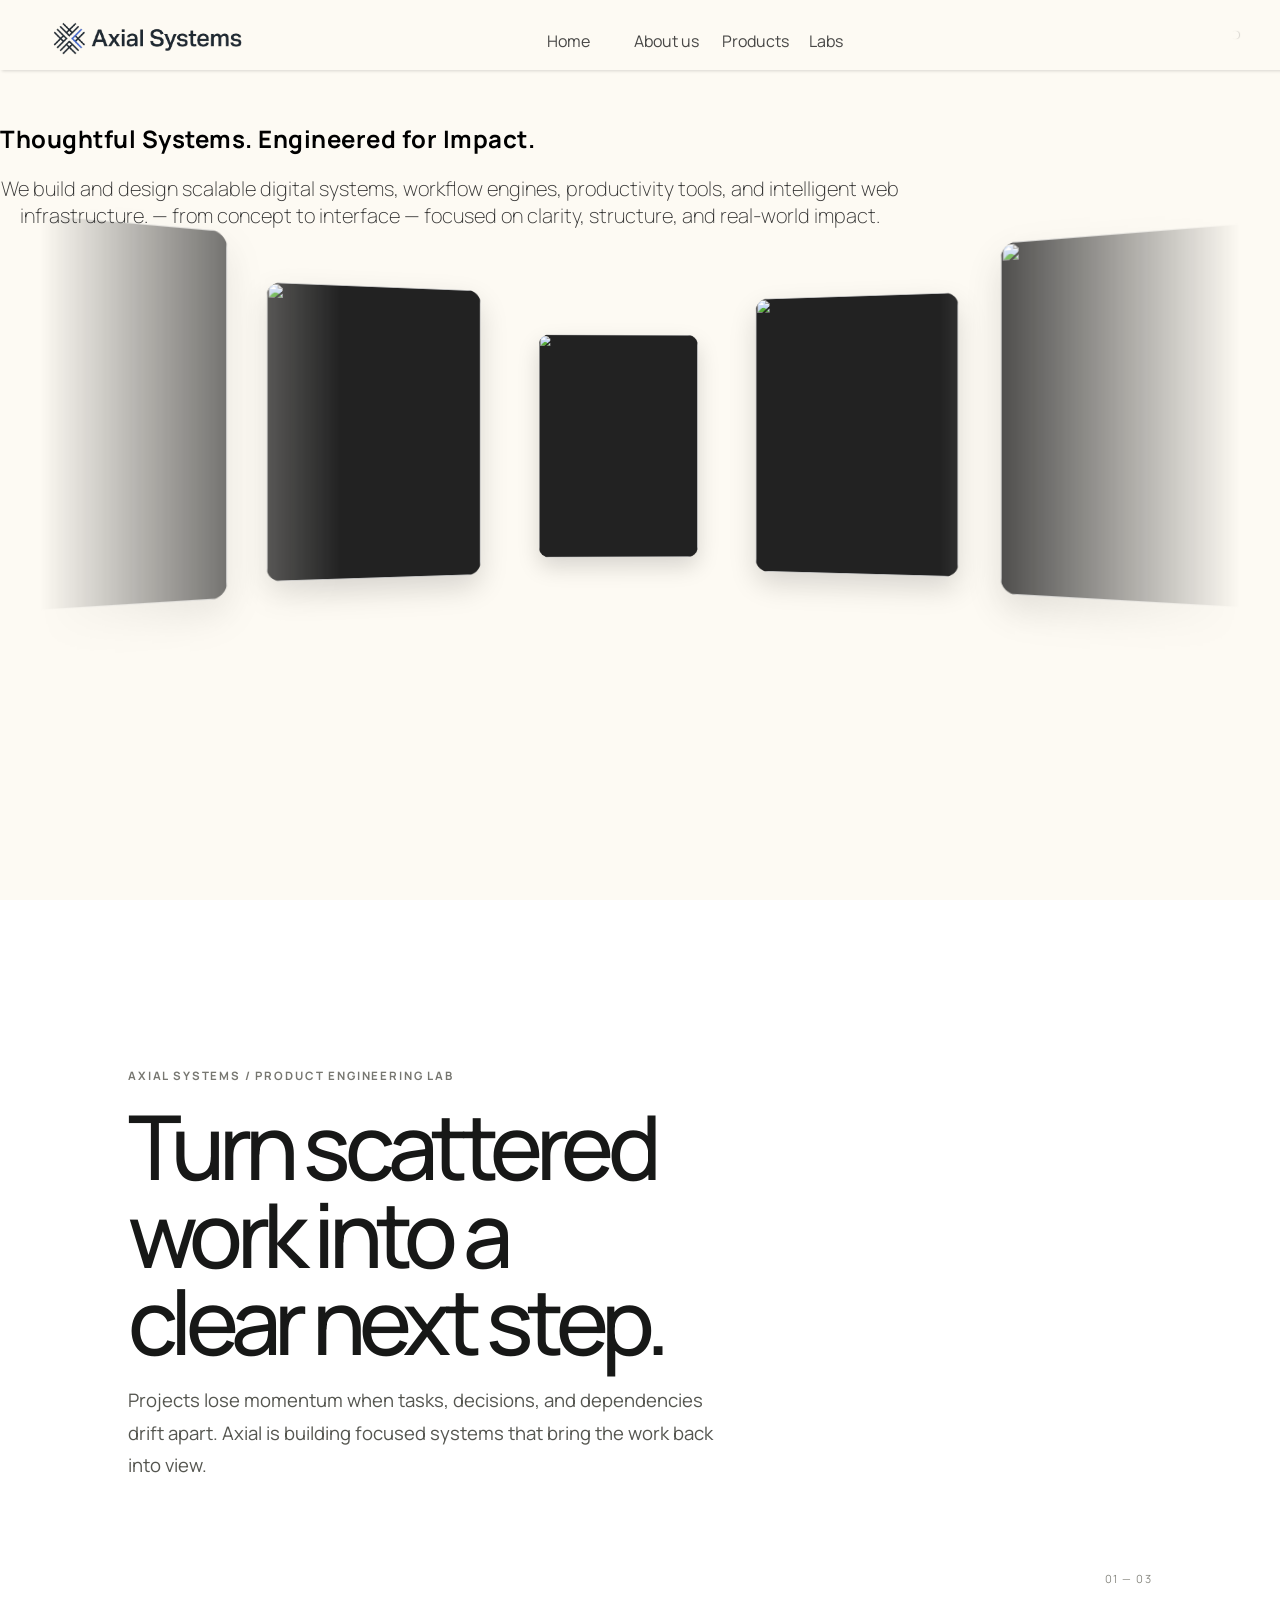
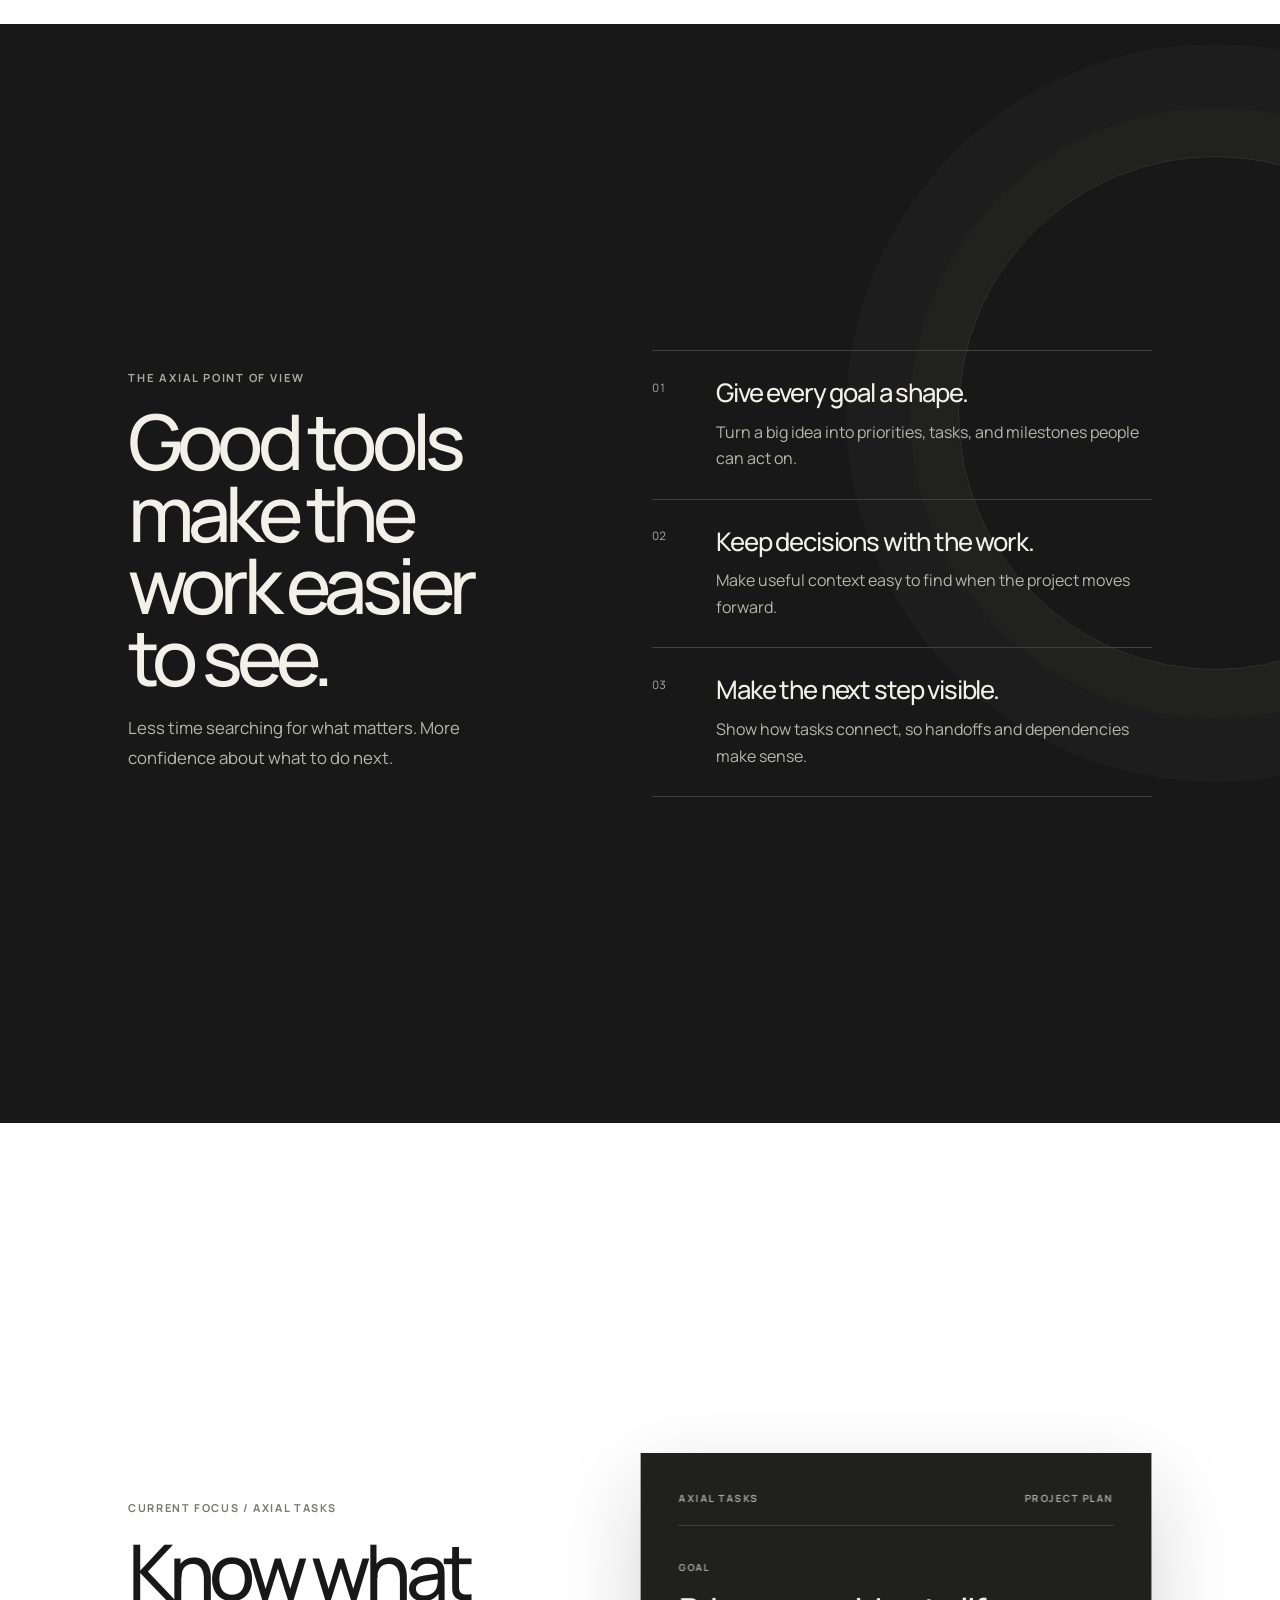
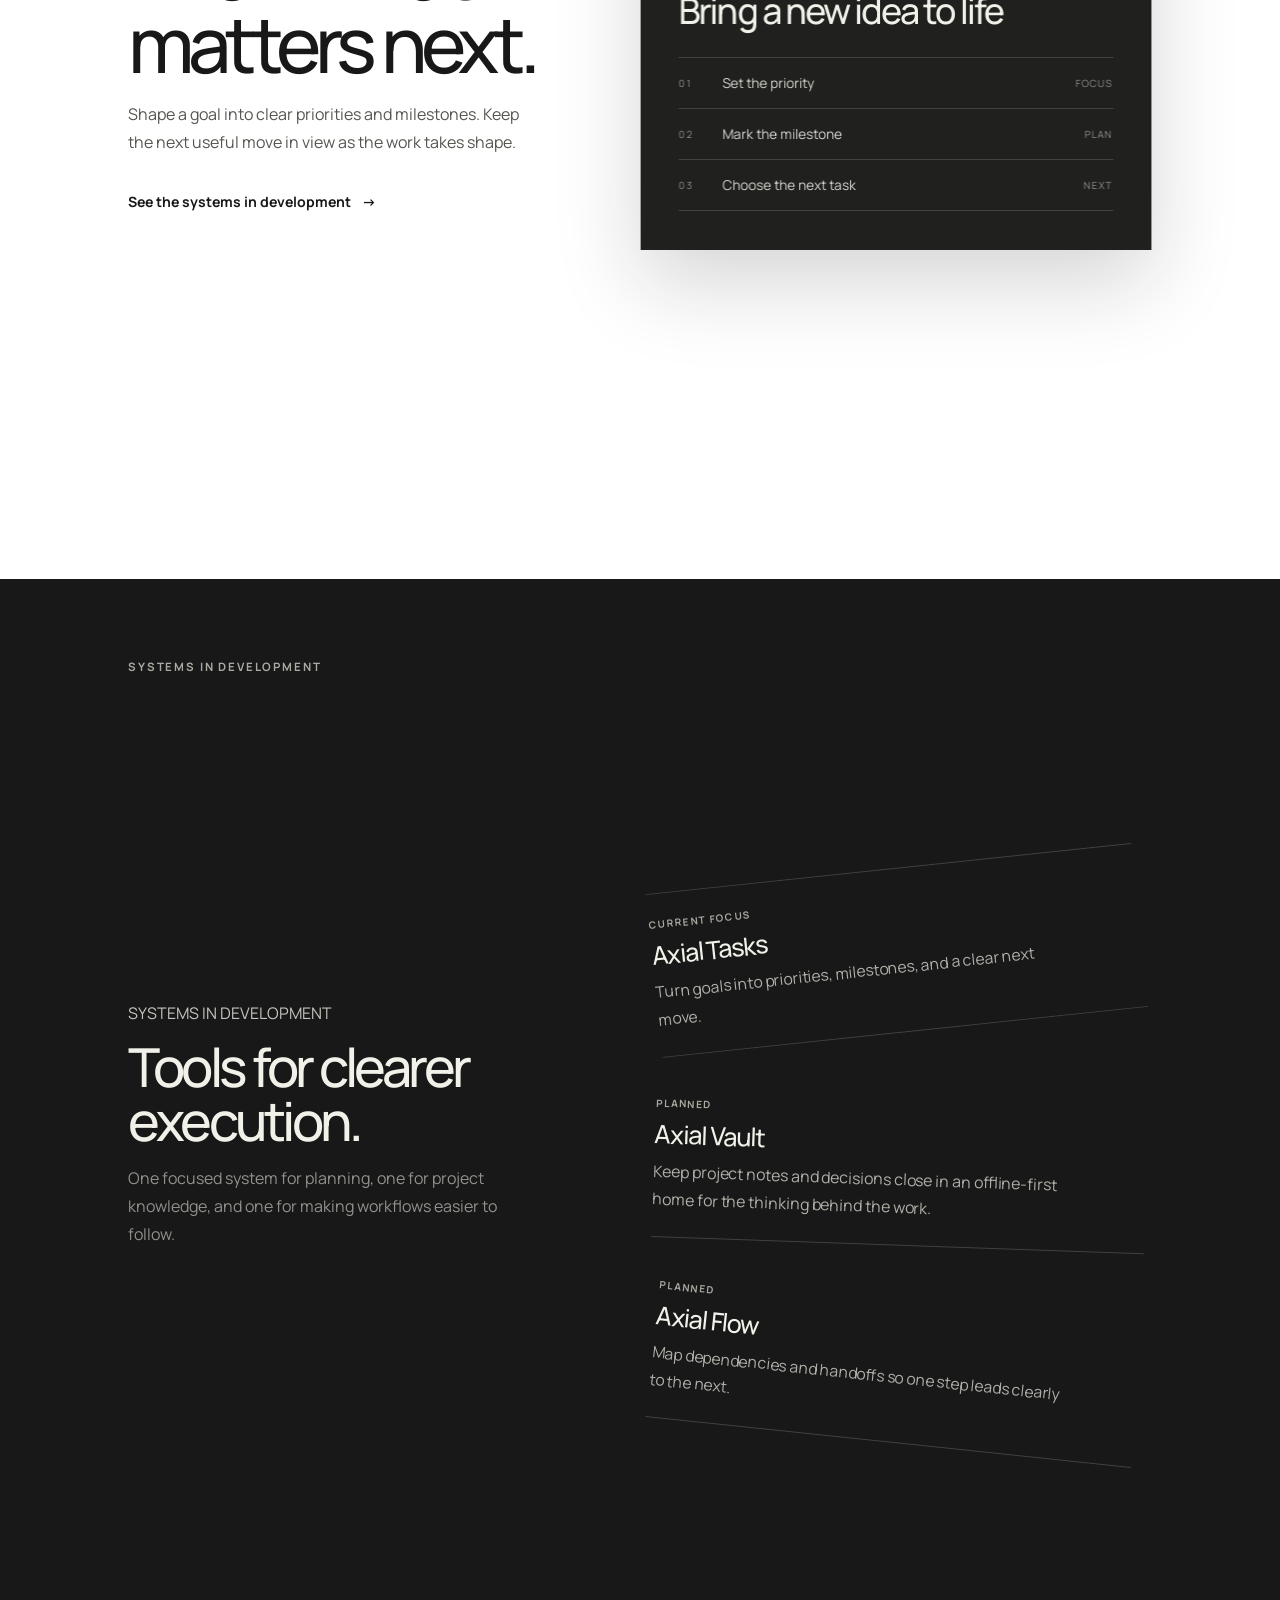
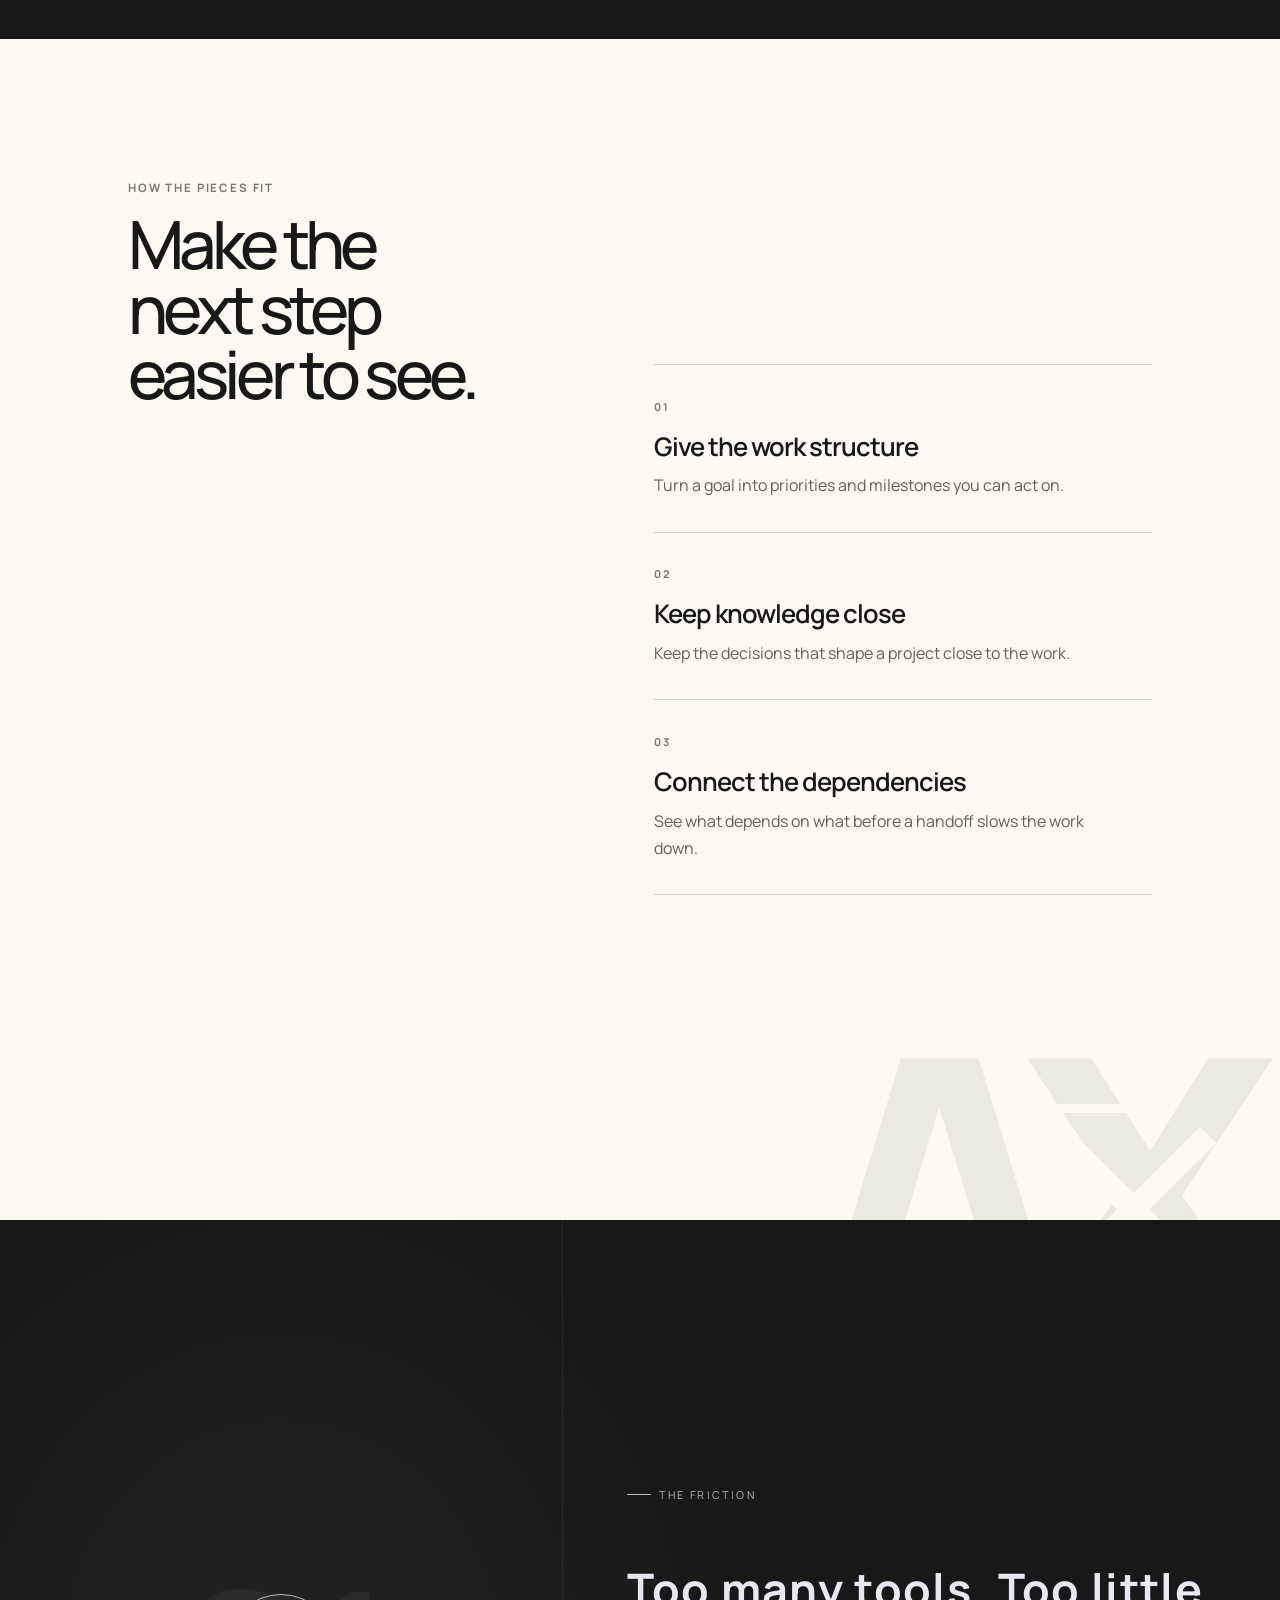
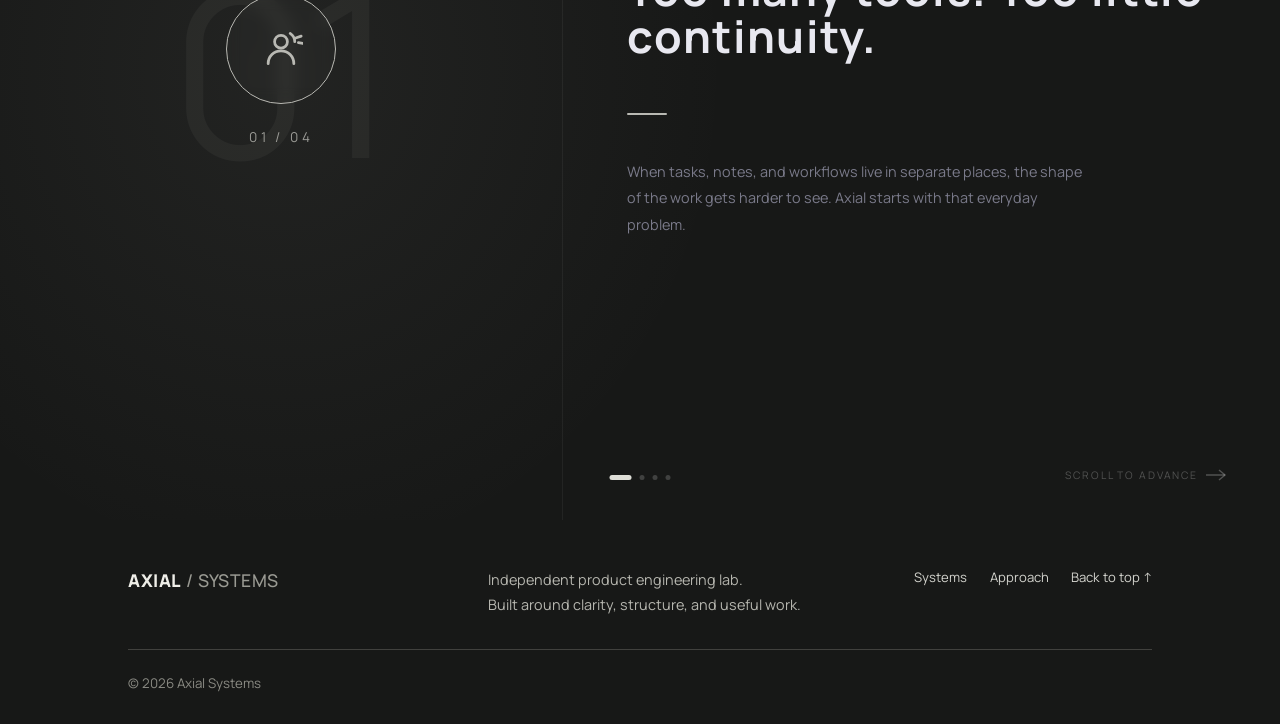
==== commit a9680f65: "added new designs" ====
--- a/index.html
+++ b/index.html
@@ -26,7 +26,7 @@
           <ul>
             <li><a href="#">Home</a></li>
             <li><a href="#about">About us</a></li>
-            <li><a href="#about">Products</a></li>
+            <li><a href="#tasks">Products</a></li>
             <li><a href="#approach">Labs</a></li>
           </ul>
         </nav>
@@ -166,9 +166,38 @@
 
     <section class="journey-intro-text" aria-labelledby="intro-title">
       <p class="eyebrow">AXIAL SYSTEMS / PRODUCT ENGINEERING LAB</p>
-      <h1 id="intro-title">Good systems make room for good work.</h1>
-      <p class="intro-copy">Axial Systems explores the structure behind useful digital products: clear tasks, dependable workflows, and infrastructure built to support the work.</p>
+      <h1 id="intro-title">Turn scattered work into a clear next step.</h1>
+      <p class="intro-copy">Projects lose momentum when tasks, decisions, and dependencies drift apart. Axial is building focused systems that bring the work back into view.</p>
       <span class="intro-index" aria-hidden="true">01 — 03</span>
+    </section>
+    <section class="build-principles" aria-labelledby="principles-title">
+      <div class="principles-intro">
+        <p class="eyebrow">THE AXIAL POINT OF VIEW</p>
+        <h2 id="principles-title">Good tools make the work easier to see.</h2>
+        <p>Less time searching for what matters. More confidence about what to do next.</p>
+      </div>
+      <div class="principles-list">
+        <article class="principle-row"><span>01</span><div><h3>Give every goal a shape.</h3><p>Turn a big idea into priorities, tasks, and milestones people can act on.</p></div></article>
+        <article class="principle-row"><span>02</span><div><h3>Keep decisions with the work.</h3><p>Make useful context easy to find when the project moves forward.</p></div></article>
+        <article class="principle-row"><span>03</span><div><h3>Make the next step visible.</h3><p>Show how tasks connect, so handoffs and dependencies make sense.</p></div></article>
+      </div>
+    </section>
+    <section class="task-focus" id="tasks" aria-labelledby="task-focus-title">
+      <div class="task-focus-copy">
+        <p class="eyebrow">CURRENT FOCUS / AXIAL TASKS</p>
+        <h2 id="task-focus-title">Know what matters next.</h2>
+        <p>Shape a goal into clear priorities and milestones. Keep the next useful move in view as the work takes shape.</p>
+        <a class="task-focus-link" href="#about">See the systems in development <span aria-hidden="true">&rarr;</span></a>
+      </div>
+      <div class="task-example" role="group" aria-label="Illustrative Axial Tasks project plan">
+        <div class="task-example-top"><span>AXIAL TASKS</span><span>PROJECT PLAN</span></div>
+        <div class="task-example-goal"><span>GOAL</span><h3>Bring a new idea to life</h3></div>
+        <ol class="task-example-list">
+          <li><span>01</span><span>Set the priority</span><span class="task-row-state">FOCUS</span></li>
+          <li><span>02</span><span>Mark the milestone</span><span class="task-row-state">PLAN</span></li>
+          <li><span>03</span><span>Choose the next task</span><span class="task-row-state">NEXT</span></li>
+        </ol>
+      </div>
     </section>
     <section class="journey-section" id="about">
       <div class="journey-progress-track">
@@ -179,26 +208,26 @@
           SYSTEMS IN DEVELOPMENT
         </p>
         <div class="left-content">
-          <p class="eyebrow">THE WORK, MADE TANGIBLE</p>
+          <p class="eyebrow">SYSTEMS IN DEVELOPMENT</p>
           <h2 id="title">Tools for clearer execution.</h2>
-          <p id="description">A growing set of systems for planning work, keeping knowledge, and connecting the steps in between.</p>
+          <p id="description">One focused system for planning, one for project knowledge, and one for making workflows easier to follow.</p>
         </div>
         <div class="right-content">
           <div class="cards">
             <div class="journey-card">
               <p class="system-status">CURRENT FOCUS</p>
               <h3>Axial Tasks</h3>
-              <p>A structured task engine for priorities, milestones, and a clearer view of what comes next.</p>
+              <p>Turn goals into priorities, milestones, and a clear next move.</p>
             </div>
             <div class="journey-card">
               <p class="system-status">PLANNED</p>
               <h3>Axial Vault</h3>
-              <p>An offline-first home for notes and ideas, designed around private storage and useful retrieval.</p>
+              <p>Keep project notes and decisions close in an offline-first home for the thinking behind the work.</p>
             </div>
             <div class="journey-card">
               <p class="system-status">PLANNED</p>
               <h3>Axial Flow</h3>
-              <p>A lightweight way to map task dependencies and make a process easier to follow.</p>
+              <p>Map dependencies and handoffs so one step leads clearly to the next.</p>
             </div>
           </div>
         </div>
@@ -209,6 +238,19 @@
         <div class="steps"></div>
       </div>
     </section>
+    <section class="feature-scroll" id="approach" aria-labelledby="approach-title">
+      <div class="approach-heading">
+        <p class="eyebrow">HOW THE PIECES FIT</p>
+        <h2 id="approach-title">Make the next step easier to see.</h2>
+      </div>
+      <div class="approach-steps">
+        <article class="feature-step"><span>01</span><h3>Give the work structure</h3><p>Turn a goal into priorities and milestones you can act on.</p></article>
+        <article class="feature-step"><span>02</span><h3>Keep knowledge close</h3><p>Keep the decisions that shape a project close to the work.</p></article>
+        <article class="feature-step"><span>03</span><h3>Connect the dependencies</h3><p>See what depends on what before a handoff slows the work down.</p></article>
+      </div>
+      <div class="approach-mark" aria-hidden="true"><span>AX</span><i></i><i></i><i></i></div>
+    </section>
+
     <div id="axcess-hscroll">
       <style>
         /* All styles scoped to #axcess-hscroll — safe to drop anywhere */
@@ -751,7 +793,7 @@
               track.style.width = N * 100 + "vw";
               const getTravelDist = () => window.innerWidth * (N - 1);
 
-              gsap.to(track, {
+              const horizontalTween = gsap.to(track, {
                 x: () => -getTravelDist(),
                 ease: "none",
                 scrollTrigger: {
@@ -778,6 +820,32 @@
                 },
               });
 
+              panels.forEach((panel) => {
+                const visual = panel.querySelector(".ahs-icon-wrap");
+                if (!visual) return;
+                gsap.fromTo(
+                  visual,
+                  { autoAlpha: 0, x: 100, y: 58, rotateY: -24, rotateZ: -8, scale: 0.72 },
+                  {
+                    autoAlpha: 1,
+                    x: 0,
+                    y: 0,
+                    rotateY: 0,
+                    rotateZ: 0,
+                    scale: 1,
+                    ease: "none",
+                    scrollTrigger: {
+                      trigger: panel,
+                      containerAnimation: horizontalTween,
+                      start: "left 78%",
+                      end: "center center",
+                      scrub: 0.65,
+                      invalidateOnRefresh: true,
+                    },
+                  },
+                );
+              });
+
               return () => {
                 track.style.width = "";
                 if (hint) hint.style.opacity = "";
@@ -787,18 +855,6 @@
         })();
       </script>
     </div>
-    <section class="feature-scroll" id="approach" aria-labelledby="approach-title">
-      <div class="approach-heading">
-        <p class="eyebrow">HOW THE PIECES FIT</p>
-        <h2 id="approach-title">A clearer line from idea to execution.</h2>
-      </div>
-      <div class="approach-steps">
-        <article class="feature-step"><span>01</span><h3>Give the work structure</h3><p>Break a goal into priorities and milestones that can be understood and acted on.</p></article>
-        <article class="feature-step"><span>02</span><h3>Keep knowledge close</h3><p>Make the notes and decisions around a project easier to keep and find.</p></article>
-        <article class="feature-step"><span>03</span><h3>Connect the dependencies</h3><p>Show how one step leads to another, so progress is easier to navigate.</p></article>
-      </div>
-      <div class="approach-mark" aria-hidden="true"><span>AX</span><i></i><i></i><i></i></div>
-    </section>
 
     <footer class="site-footer">
       <a class="footer-mark" href="#" aria-label="Axial Systems, back to top">AXIAL<span> / SYSTEMS</span></a>
--- a/styles.css
+++ b/styles.css
@@ -660,7 +660,7 @@
   padding: clamp(5rem, 11vw, 10rem) 10vw clamp(5rem, 9vw, 8rem);
   margin: 0;
   color: #171817;
-  background: #fdfaf3;
+  background: #fff;
   display: grid;
   align-content: center;
   justify-content: start;
@@ -1021,3 +1021,89 @@
   .journey-card { opacity: 1 !important; visibility: visible !important; transform: none !important; }
   .feature-step { opacity: 1 !important; transform: none !important; }
 }
+
+
+/* Cinematic additions: keep the Axial palette and create distinct light/dark chapters. */
+html { scroll-snap-type: y proximity; }
+.hero-section, .build-principles, .task-focus, .journey-section, .feature-scroll { scroll-snap-align: start; }
+
+.build-principles {
+  position: relative;
+  display: grid;
+  grid-template-columns: minmax(16rem, 0.9fr) minmax(22rem, 1.1fr);
+  align-items: center;
+  gap: clamp(3rem, 9vw, 9rem);
+  min-height: 88svh;
+  padding: clamp(6rem, 12vw, 11rem) 10vw;
+  overflow: hidden;
+  color: #f1f0e9;
+  background: #171817;
+}
+.build-principles::before {
+  position: absolute;
+  top: 12%;
+  right: -12rem;
+  width: min(40vw, 36rem);
+  aspect-ratio: 1;
+  border: 1px solid rgba(230, 229, 219, 0.12);
+  border-radius: 50%;
+  box-shadow: 0 0 0 3rem rgba(230, 229, 219, 0.025), 0 0 0 7rem rgba(230, 229, 219, 0.018);
+  content: "";
+  pointer-events: none;
+}
+.principles-intro { position: relative; z-index: 1; max-width: 37rem; }
+.principles-intro .eyebrow { color: #aaa9a2; font-size: 0.7rem; font-weight: 700; letter-spacing: 0.16em; }
+.principles-intro h2 { max-width: 10ch; margin: 1.25rem 0; font-size: clamp(3.1rem, 6vw, 6.3rem); font-weight: 500; line-height: 0.94; letter-spacing: -0.075em; text-wrap: balance; }
+.principles-intro > p:last-child { max-width: 38ch; color: #b6b6af; font-size: 1.05rem; line-height: 1.75; }
+.principles-list { position: relative; z-index: 1; border-top: 1px solid #41413e; }
+.principle-row { display: grid; grid-template-columns: 3rem 1fr; gap: 1rem; padding: 1.5rem 0 1.7rem; border-bottom: 1px solid #41413e; }
+.principle-row > span { padding-top: 0.3rem; color: #aaa9a2; font-size: 0.72rem; font-variant-numeric: tabular-nums; }
+.principle-row h3 { margin: 0; color: #f1f0e9; font-size: clamp(1.3rem, 2vw, 1.8rem); font-weight: 500; letter-spacing: -0.045em; }
+.principle-row p { max-width: 45ch; margin: 0.55rem 0 0; color: #b6b6af; line-height: 1.65; }
+
+.task-focus {
+  display: grid;
+  grid-template-columns: minmax(16rem, 0.8fr) minmax(22rem, 1fr);
+  align-items: center;
+  gap: clamp(3rem, 8vw, 8rem);
+  min-height: 86svh;
+  padding: clamp(6rem, 11vw, 10rem) 10vw;
+  color: #171817;
+  background: #fff;
+}
+.task-focus-copy { max-width: 36rem; }
+.task-focus-copy .eyebrow, .task-example-top, .task-example-goal > span { color: #777771; font-size: 0.68rem; font-weight: 700; letter-spacing: 0.15em; }
+.task-focus-copy h2 { max-width: 9ch; margin: 1.25rem 0; font-size: clamp(3.2rem, 6vw, 6rem); font-weight: 500; line-height: 0.94; letter-spacing: -0.075em; text-wrap: balance; }
+.task-focus-copy > p:not(.eyebrow) { max-width: 43ch; color: #555650; font-size: 1rem; line-height: 1.75; }
+.task-focus-link { display: inline-flex; align-items: center; gap: 0.7rem; margin-top: 1.3rem; color: #171817; font-size: 0.88rem; font-weight: 700; }
+.task-focus-link span { transition: transform 220ms ease; }
+.task-focus-link:hover span, .task-focus-link:focus-visible span { transform: translateX(5px); }
+.task-example { min-width: 0; padding: clamp(1.5rem, 3vw, 2.75rem); color: #f1f0e9; background: #20211f; box-shadow: 0 2rem 5rem rgba(23, 24, 23, 0.18); perspective: 1200px; transform: rotateY(-4deg); }
+.task-example-top { display: flex; justify-content: space-between; gap: 1rem; padding-bottom: 1.2rem; border-bottom: 1px solid #41413e; color: #aaa9a2; font-size: 0.62rem; }
+.task-example-goal { padding: 1.8rem 0 1.4rem; }
+.task-example-goal > span { color: #aaa9a2; font-size: 0.6rem; }
+.task-example-goal h3 { margin: 0.6rem 0 0; font-size: clamp(1.5rem, 2.8vw, 2.6rem); font-weight: 500; letter-spacing: -0.055em; }
+.task-example-list { margin: 0; padding: 0; list-style: none; border-top: 1px solid #41413e; }
+.task-example-list li { display: grid; grid-template-columns: 2rem 1fr auto; gap: 0.75rem; align-items: center; padding: 1rem 0; border-bottom: 1px solid #41413e; color: #d9d8d1; font-size: 0.85rem; }
+.task-example-list li > span:first-child, .task-row-state { color: #92928b; font-size: 0.62rem; letter-spacing: 0.12em; }
+
+@media (min-width: 701px) and (max-width: 1024px) {
+  .build-principles, .task-focus { padding-inline: 7vw; gap: 5vw; }
+}
+@media (max-width: 700px) {
+  .hero-section { display: flex; flex-direction: column; }
+  .hero-section header { order: 0; }
+  .hero-section .hero-text { order: 1; }
+  .hero-section > .body { order: 2; padding-top: 0.8rem; }
+  .build-principles { grid-template-columns: 1fr; gap: 2.5rem; min-height: 0; padding: 5.5rem 7vw; }
+  .principles-intro h2 { max-width: 11ch; font-size: clamp(3rem, 12vw, 4.8rem); }
+  .principles-list { max-width: 38rem; }
+  .task-focus { grid-template-columns: 1fr; gap: 2.5rem; min-height: 0; padding: 5.5rem 7vw; }
+  .task-focus-copy h2 { max-width: 10ch; font-size: clamp(3rem, 12vw, 4.8rem); }
+  .task-example { transform: none; }
+  html { scroll-snap-type: y proximity; }
+}
+@media (max-width: 380px) {
+  .task-example-list li { grid-template-columns: 1.5rem 1fr auto; gap: 0.45rem; font-size: 0.78rem; }
+  .task-example-top { font-size: 0.55rem; }
+}
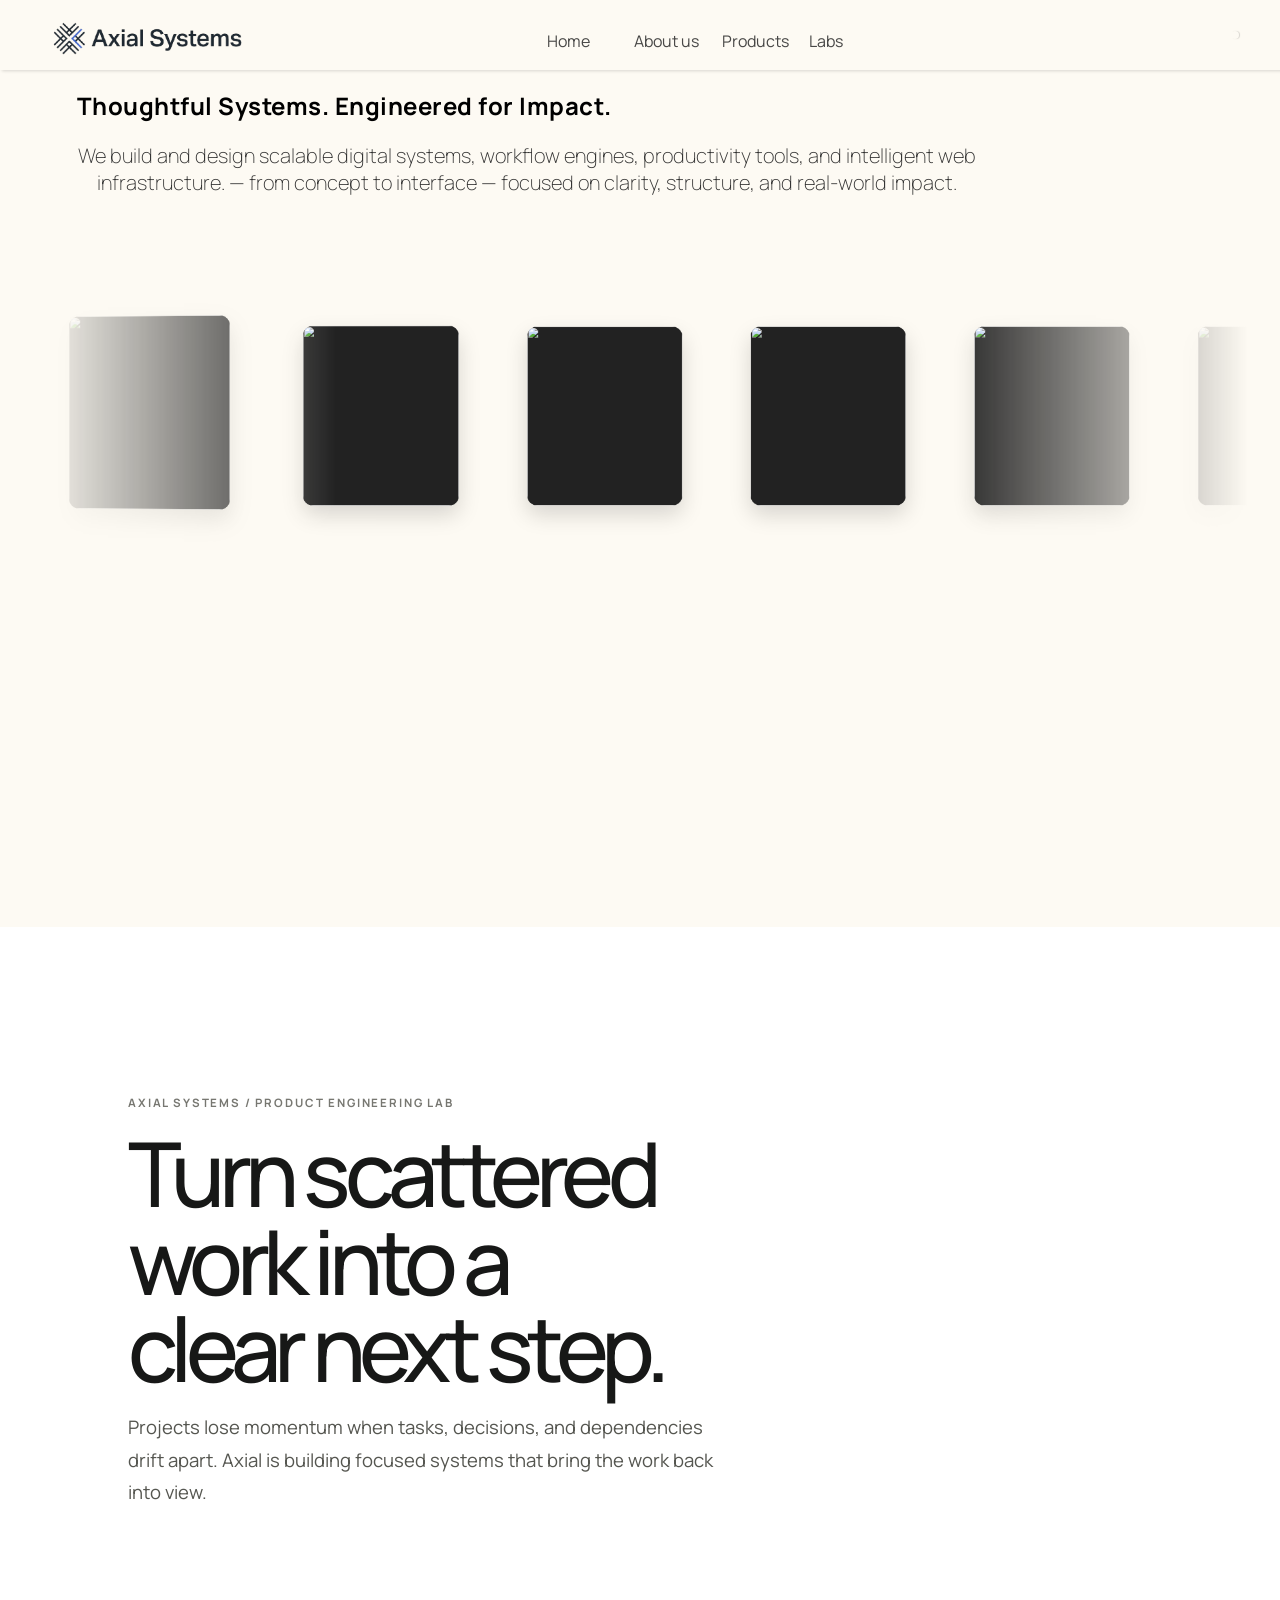
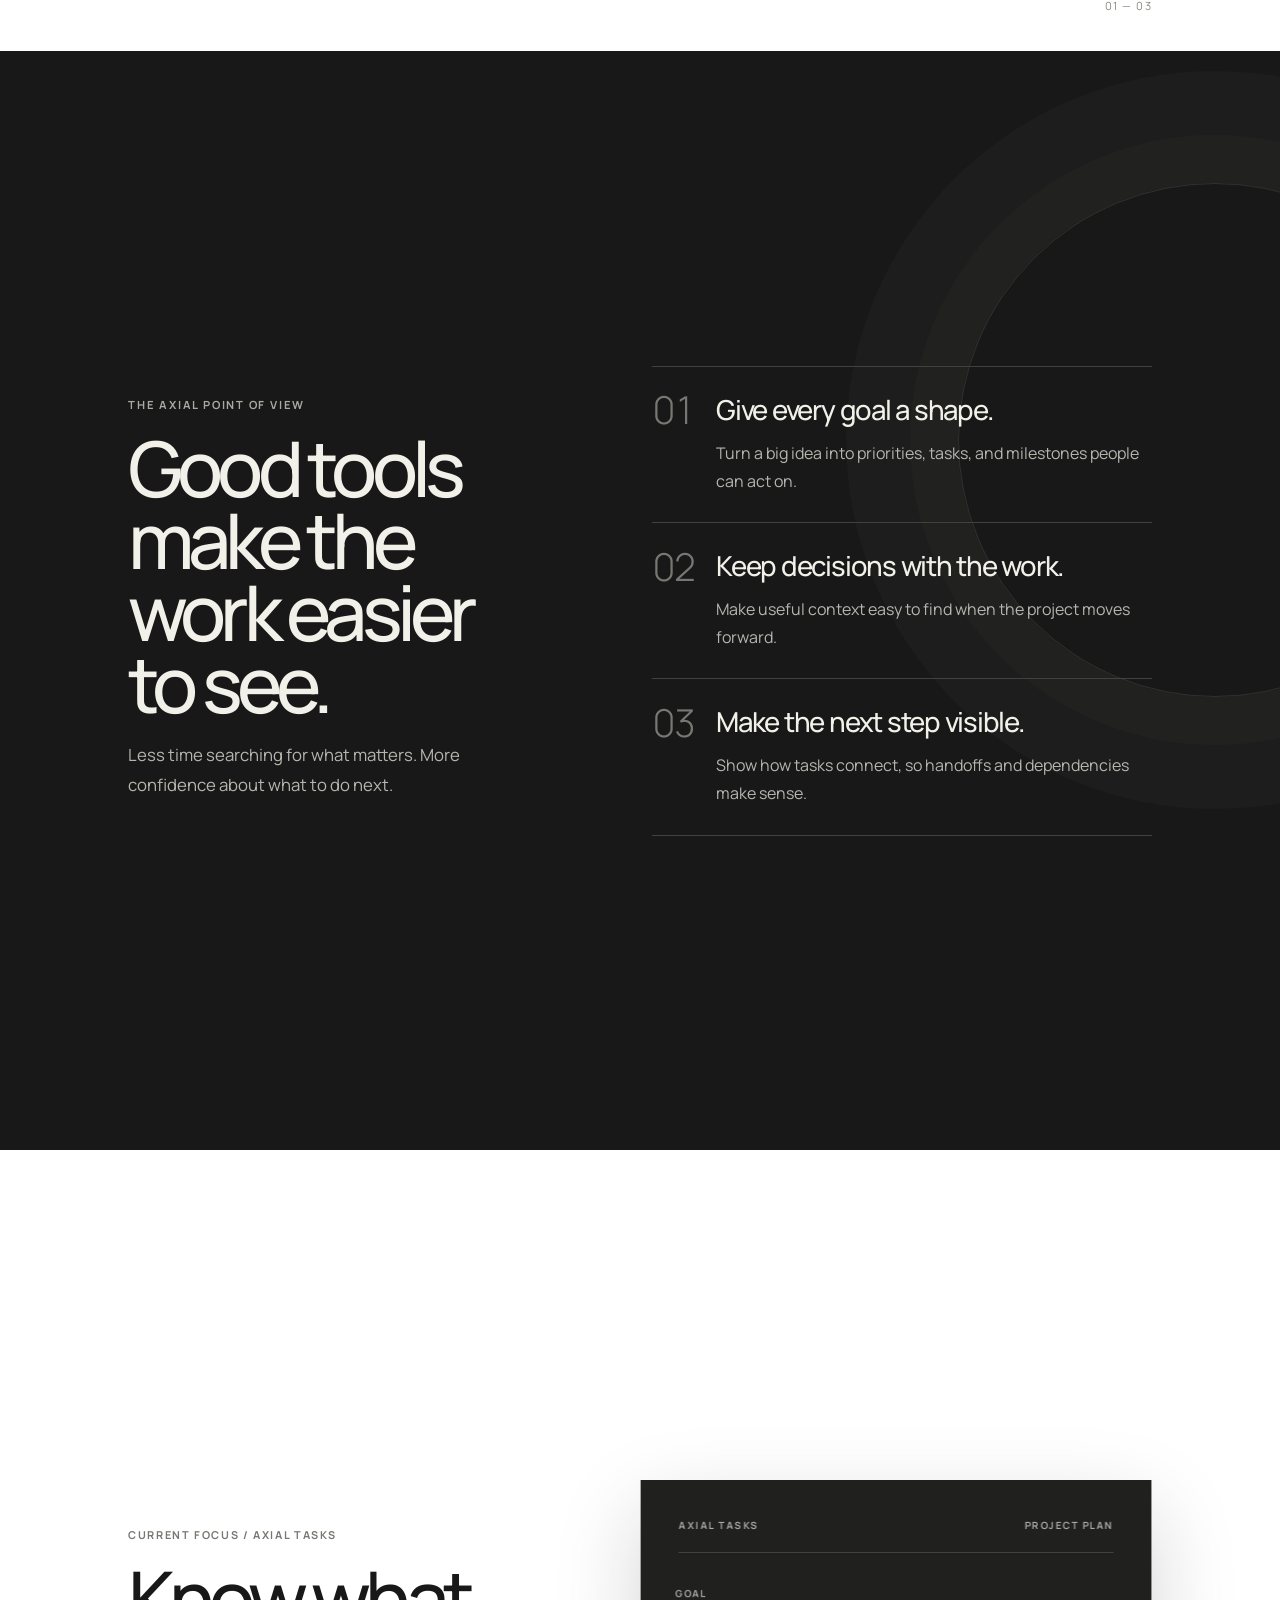
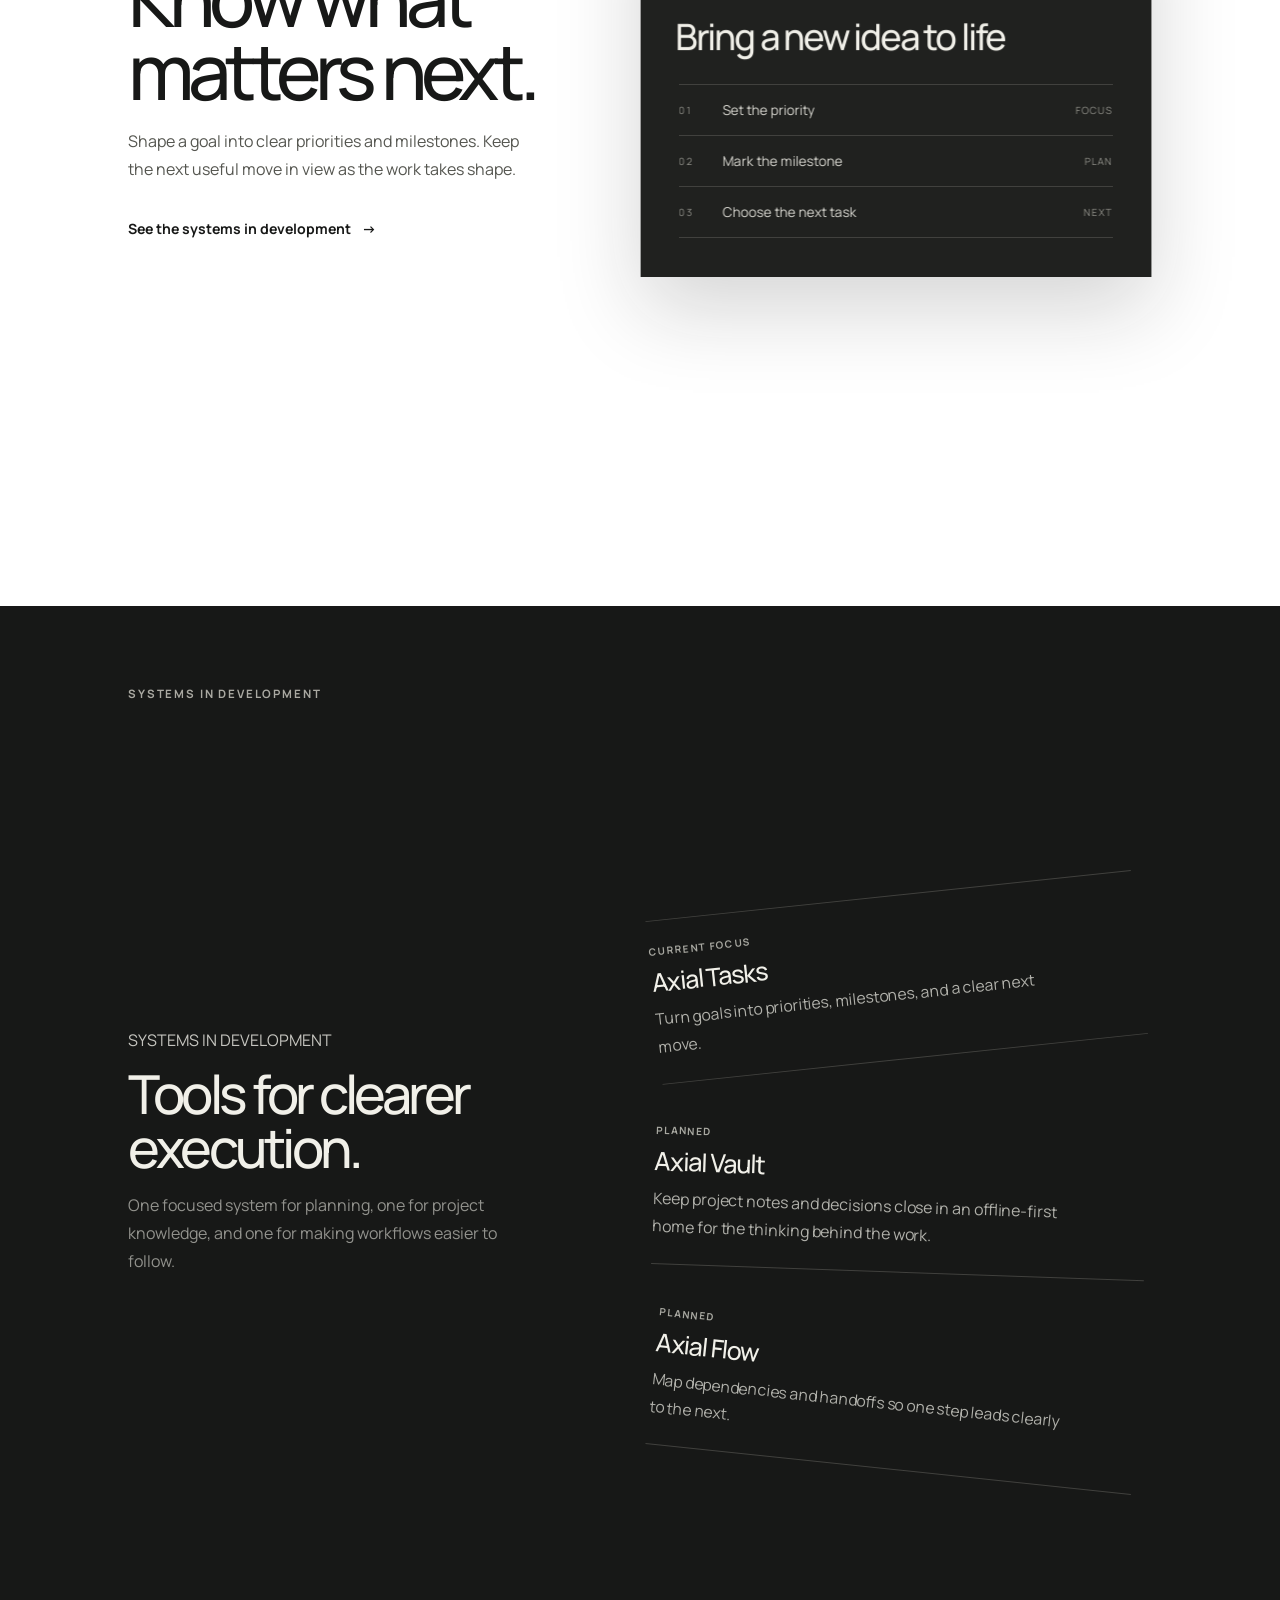
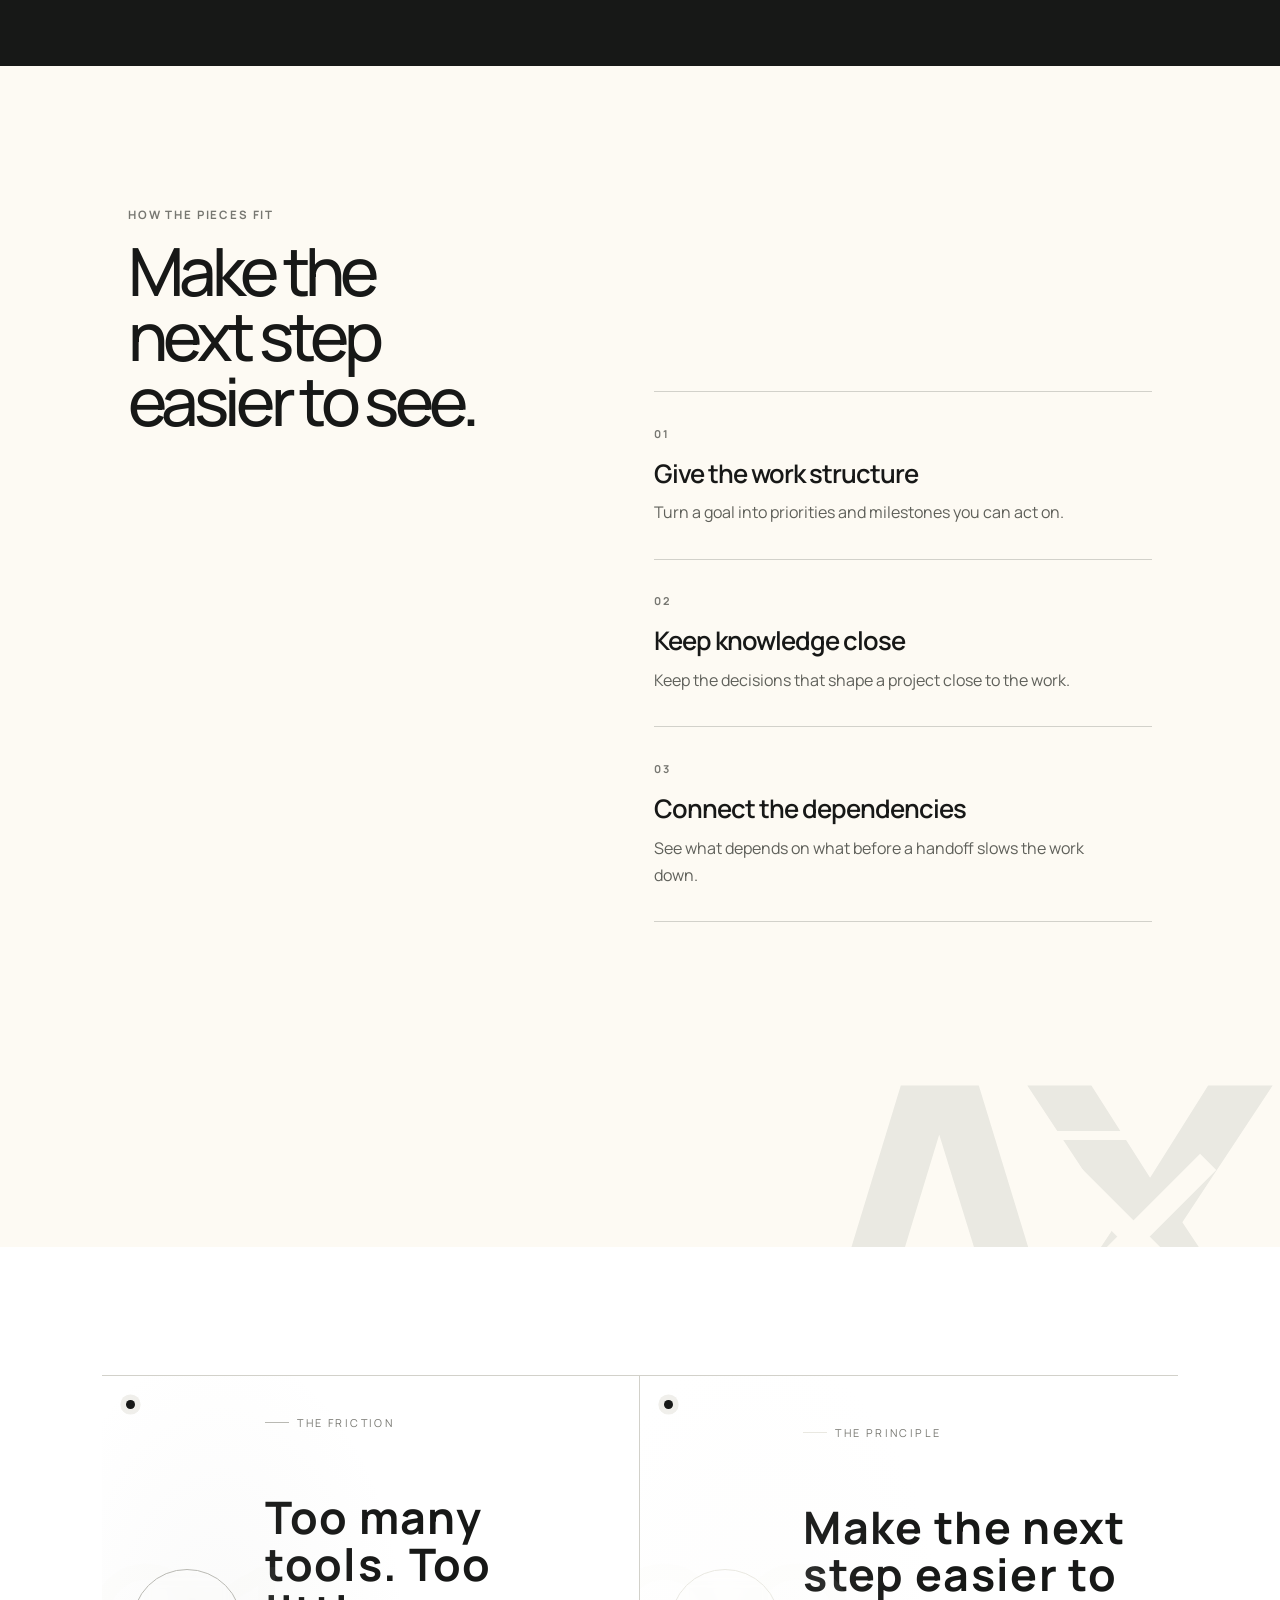
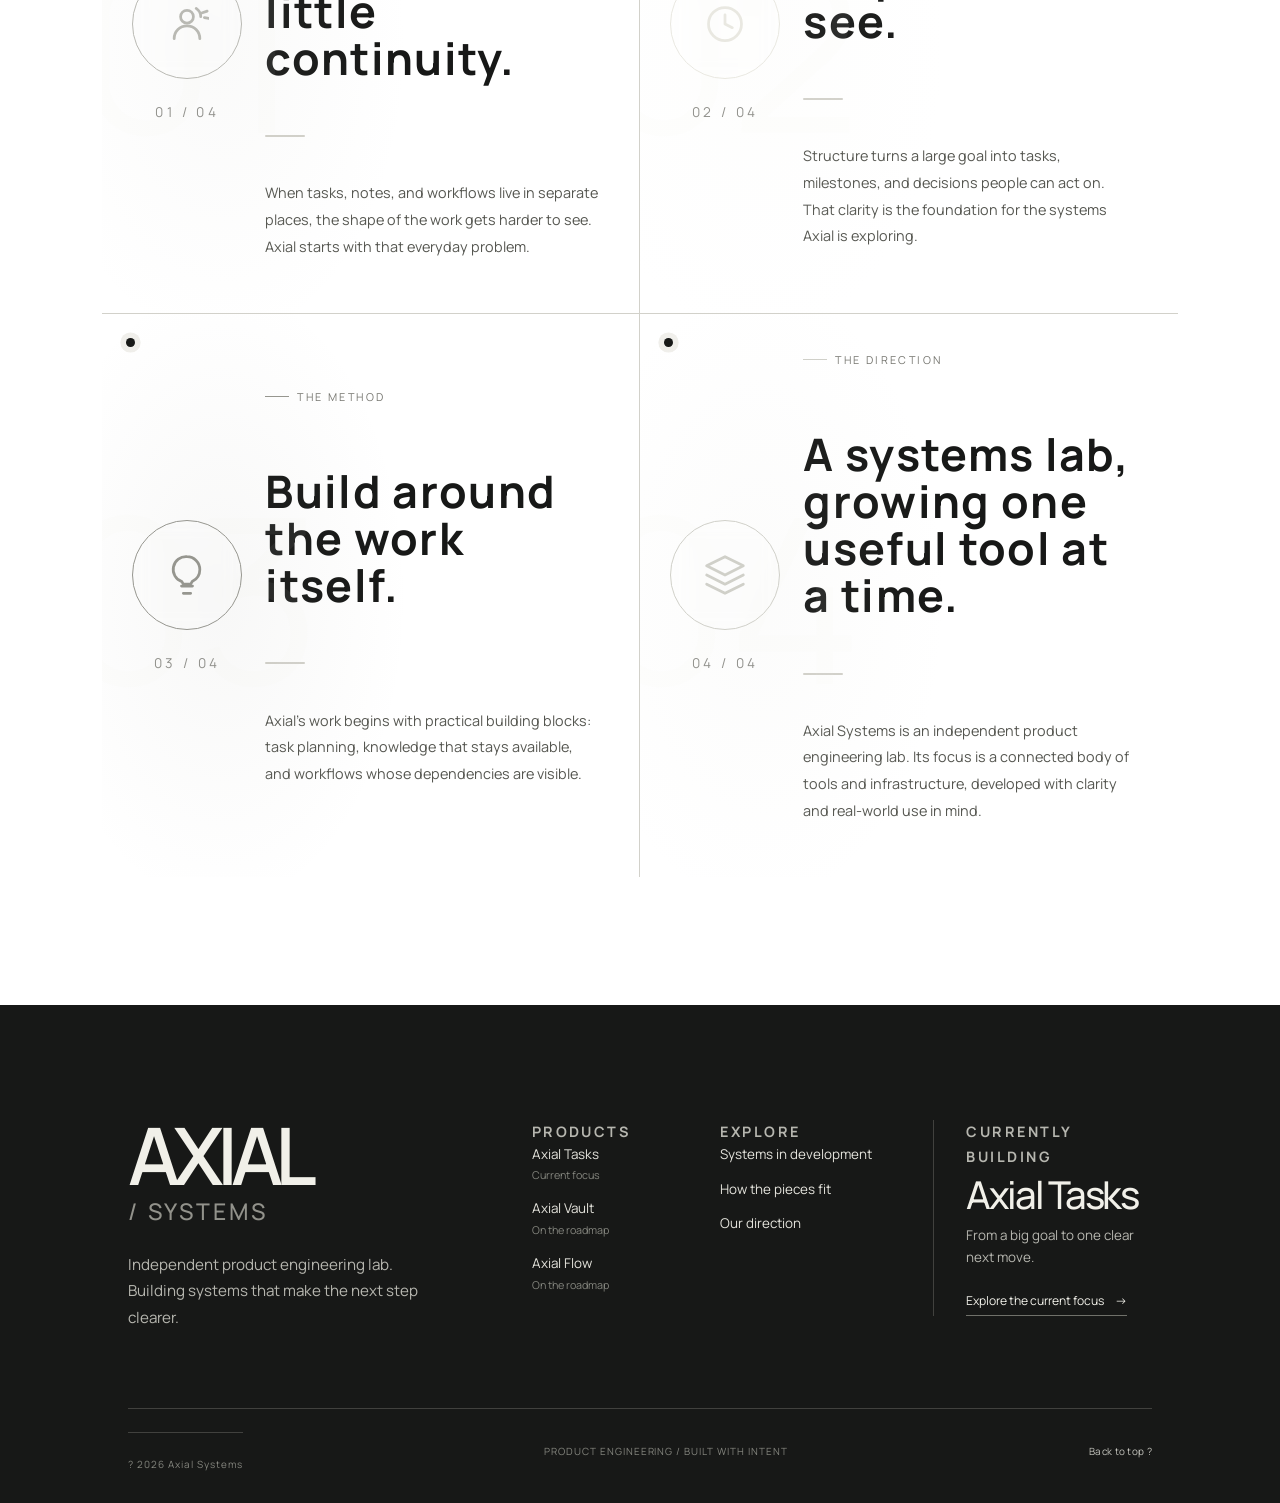
==== commit 2932cad6: "made it mobile responsive and redesigned some sections" ====
--- a/index.html
+++ b/index.html
@@ -15,14 +15,14 @@
   <body>
     <!-- <div class="bg"></div> -->
 
-    <section class="hero-section">
+    <section class="hero-section" id="top">
       <header>
         <img
           src="./image_1_1770857077129-removebg-preview.png"
           alt="logo"
           class="logo"
         />
-        <nav>
+        <nav id="primary-navigation" aria-label="Main navigation">
           <ul>
             <li><a href="#">Home</a></li>
             <li><a href="#about">About us</a></li>
@@ -30,6 +30,9 @@
             <li><a href="#approach">Labs</a></li>
           </ul>
         </nav>
+        <button class="menu-toggle" type="button" aria-label="Open menu" aria-controls="primary-navigation" aria-expanded="false">
+          <span></span><span></span><span></span>
+        </button>
         <button class="cta">
           <ion-icon
             name="mail-unread-outline"
@@ -614,7 +617,7 @@
         }
       </style>
 
-      <!-- PIN WRAPPER (this gets locked by ScrollTrigger) -->
+        <!-- Scroll-led panels retain their original copy and visual layouts. -->
       <div class="ahs-pin" id="ahsPin">
         <!-- HORIZONTAL TRACK (this slides left) -->
         <div class="ahs-track" id="ahsTrack">
@@ -734,133 +737,85 @@
         </div>
         <!-- /ahs-track -->
 
-        <!-- Progress dots -->
-        <div class="ahs-dots" id="ahsDots">
-          <div class="ahs-dot is-active"></div>
-          <div class="ahs-dot"></div>
-          <div class="ahs-dot"></div>
-          <div class="ahs-dot"></div>
-        </div>
-
-        <!-- Hint -->
-        <div class="ahs-hint" id="ahsHint">
-          scroll to advance
-          <svg viewBox="0 0 26 12">
-            <line x1="0" y1="6" x2="19" y2="6" />
-            <polyline points="13 1 19 6 13 11" />
-          </svg>
-        </div>
       </div>
       <!-- /ahs-pin -->
 
       <script>
-        /* ── Axcess Horizontal Scroll — self-contained init ──
-     Waits for GSAP + ScrollTrigger if not yet loaded.     */
-        (function initAxcessHScroll() {
-          if (
-            typeof gsap === "undefined" ||
-            typeof ScrollTrigger === "undefined"
-          ) {
-            return setTimeout(initAxcessHScroll, 80);
-          }
-
+        if (typeof gsap !== "undefined" && typeof ScrollTrigger !== "undefined") {
           gsap.registerPlugin(ScrollTrigger);
-
-          const pin = document.getElementById("ahsPin");
-          const track = document.getElementById("ahsTrack");
-          const dots = document.querySelectorAll("#ahsDots .ahs-dot");
-          const hint = document.getElementById("ahsHint");
-          const panels = track.querySelectorAll(".ahs-panel");
-          const N = panels.length;
-
-          const horizontalScene = gsap.matchMedia();
-          horizontalScene.add(
-            {
-              desktop: "(min-width: 701px) and (prefers-reduced-motion: no-preference)",
-            },
-            ({ conditions }) => {
-              if (!conditions.desktop) {
-                track.style.display = "grid";
-                track.style.width = "100%";
-                if (hint) hint.hidden = true;
-                return () => {
-                  track.style.display = "";
-                  track.style.width = "";
-                  if (hint) hint.hidden = false;
-                };
-              }
-
-              track.style.width = N * 100 + "vw";
-              const getTravelDist = () => window.innerWidth * (N - 1);
-
-              const horizontalTween = gsap.to(track, {
-                x: () => -getTravelDist(),
-                ease: "none",
+          const map = document.querySelector("#axcess-hscroll .ahs-track");
+          const nodes = gsap.utils.toArray("#axcess-hscroll .ahs-panel");
+          const reducedMotion = window.matchMedia("(prefers-reduced-motion: reduce)").matches;
+
+          if (map && nodes.length && !reducedMotion) {
+            gsap.fromTo(nodes, { autoAlpha: 0.25, y: 42, scale: 0.93 }, {
+              autoAlpha: 1,
+              y: 0,
+              scale: 1,
+              stagger: 0.12,
+              ease: "power2.out",
+              scrollTrigger: {
+                trigger: map,
+                start: "top 88%",
+                end: "bottom 52%",
+                scrub: 0.8,
+                invalidateOnRefresh: true,
+              },
+            });
+
+            nodes.forEach((node) => {
+              const visual = node.querySelector(".ahs-icon-wrap");
+              if (!visual) return;
+              gsap.fromTo(visual, { autoAlpha: 0.45, scale: 0.72, z: -90, rotateY: -18 }, {
+                autoAlpha: 1,
+                scale: 1,
+                z: 0,
+                rotateY: 0,
+                ease: "power2.out",
                 scrollTrigger: {
-                  trigger: pin,
-                  start: "top top",
-                  end: () => `+=${getTravelDist()}`,
-                  pin: true,
+                  trigger: node,
+                  start: "top 88%",
+                  end: "center 55%",
                   scrub: 0.7,
-                  anticipatePin: 1,
                   invalidateOnRefresh: true,
-                  snap: {
-                    snapTo: 1 / (N - 1),
-                    duration: { min: 0.2, max: 0.42 },
-                    ease: "power2.out",
-                    delay: 0.06,
-                  },
-                  onUpdate(self) {
-                    const active = Math.round(self.progress * (N - 1));
-                    dots.forEach((dot, i) =>
-                      dot.classList.toggle("is-active", i === active),
-                    );
-                    if (hint) hint.style.opacity = self.progress < 0.12 ? "1" : "0";
-                  },
                 },
               });
-
-              panels.forEach((panel) => {
-                const visual = panel.querySelector(".ahs-icon-wrap");
-                if (!visual) return;
-                gsap.fromTo(
-                  visual,
-                  { autoAlpha: 0, x: 100, y: 58, rotateY: -24, rotateZ: -8, scale: 0.72 },
-                  {
-                    autoAlpha: 1,
-                    x: 0,
-                    y: 0,
-                    rotateY: 0,
-                    rotateZ: 0,
-                    scale: 1,
-                    ease: "none",
-                    scrollTrigger: {
-                      trigger: panel,
-                      containerAnimation: horizontalTween,
-                      start: "left 78%",
-                      end: "center center",
-                      scrub: 0.65,
-                      invalidateOnRefresh: true,
-                    },
-                  },
-                );
-              });
-
-              return () => {
-                track.style.width = "";
-                if (hint) hint.style.opacity = "";
-              };
-            },
-          );
-        })();
+            });
+          }
+        }
       </script>
     </div>
 
     <footer class="site-footer">
-      <a class="footer-mark" href="#" aria-label="Axial Systems, back to top">AXIAL<span> / SYSTEMS</span></a>
-      <p>Independent product engineering lab.<br />Built around clarity, structure, and useful work.</p>
-      <nav aria-label="Footer navigation"><a href="#about">Systems</a><a href="#approach">Approach</a><a href="#">Back to top ↑</a></nav>
-      <small>© 2026 Axial Systems</small>
+      <div class="footer-brand-block">
+        <a class="footer-mark" href="#top" aria-label="Axial Systems, back to top">AXIAL<span> / SYSTEMS</span></a>
+        <p>Independent product engineering lab.<br />Building systems that make the next step clearer.</p>
+      </div>
+      <div class="footer-directory">
+        <div class="footer-link-group">
+          <p class="footer-label">PRODUCTS</p>
+          <a href="#tasks">Axial Tasks <span>Current focus</span></a>
+          <a href="#about">Axial Vault <span>On the roadmap</span></a>
+          <a href="#about">Axial Flow <span>On the roadmap</span></a>
+        </div>
+        <div class="footer-link-group">
+          <p class="footer-label">EXPLORE</p>
+          <a href="#about">Systems in development</a>
+          <a href="#approach">How the pieces fit</a>
+          <a href="#axcess-hscroll">Our direction</a>
+        </div>
+        <div class="footer-status">
+          <p class="footer-label">CURRENTLY BUILDING</p>
+          <h2>Axial Tasks</h2>
+          <p>From a big goal to one clear next move.</p>
+          <a class="footer-cta" href="#tasks">Explore the current focus <span aria-hidden="true">&rarr;</span></a>
+        </div>
+      </div>
+      <div class="footer-bottomline">
+        <small>? 2026 Axial Systems</small>
+        <span>PRODUCT ENGINEERING / BUILT WITH INTENT</span>
+        <a href="#top">Back to top ?</a>
+      </div>
     </footer>
 
     <script
--- a/styles.css
+++ b/styles.css
@@ -3,7 +3,7 @@
   --ui-font: "Manrope", system-ui, -apple-system, "Segoe UI", sans-serif;
   --display-font: "Manrope", system-ui, -apple-system, "Segoe UI", sans-serif;
   --item-width: 250px;
-  --item-height: 350px;
+  --item-height: 600px;
   scroll-behavior: smooth;
 }
 
@@ -159,7 +159,7 @@
 
 .stage {
   width: 1200px;
-  max-height: 600px;
+  max-height: 1200px;
   perspective: 1200px;
   overflow: hidden;
   -webkit-mask-image: linear-gradient(
@@ -184,12 +184,13 @@
   display: flex;
   width: max-content;
   transform-style: preserve-3d;
-  padding: 120px 0;
+  /* padding: 120px 0; */
 }
 
 .item {
   width: var(--item-width);
-  height: var(--item-height);
+  /* height: var(--item-height); */
+  height:1200px;
   margin: 0 10px;
   border-radius: 16px;
   background: #222;
@@ -1057,9 +1058,9 @@
 .principles-intro > p:last-child { max-width: 38ch; color: #b6b6af; font-size: 1.05rem; line-height: 1.75; }
 .principles-list { position: relative; z-index: 1; border-top: 1px solid #41413e; }
 .principle-row { display: grid; grid-template-columns: 3rem 1fr; gap: 1rem; padding: 1.5rem 0 1.7rem; border-bottom: 1px solid #41413e; }
-.principle-row > span { padding-top: 0.3rem; color: #aaa9a2; font-size: 0.72rem; font-variant-numeric: tabular-nums; }
-.principle-row h3 { margin: 0; color: #f1f0e9; font-size: clamp(1.3rem, 2vw, 1.8rem); font-weight: 500; letter-spacing: -0.045em; }
-.principle-row p { max-width: 45ch; margin: 0.55rem 0 0; color: #b6b6af; line-height: 1.65; }
+.principle-row > span { padding-top: 0.05rem; color: #777873; font-size: clamp(1.8rem, 3vw, 2.8rem); font-variant-numeric: tabular-nums; font-weight: 300; line-height: 1; letter-spacing: -0.08em; }
+.principle-row h3 { margin: 0; color: #f1f0e9; font-size: clamp(1.4rem, 2.15vw, 1.95rem); font-weight: 500; letter-spacing: -0.045em; }
+.principle-row p { max-width: 45ch; margin: 0.7rem 0 0; color: #b6b6af; line-height: 1.75; }
 
 .task-focus {
   display: grid;
@@ -1078,9 +1079,13 @@
 .task-focus-link { display: inline-flex; align-items: center; gap: 0.7rem; margin-top: 1.3rem; color: #171817; font-size: 0.88rem; font-weight: 700; }
 .task-focus-link span { transition: transform 220ms ease; }
 .task-focus-link:hover span, .task-focus-link:focus-visible span { transform: translateX(5px); }
-.task-example { min-width: 0; padding: clamp(1.5rem, 3vw, 2.75rem); color: #f1f0e9; background: #20211f; box-shadow: 0 2rem 5rem rgba(23, 24, 23, 0.18); perspective: 1200px; transform: rotateY(-4deg); }
+.task-example { position: relative; isolation: isolate; overflow: hidden; min-width: 0; padding: clamp(1.5rem, 3vw, 2.75rem); color: #f1f0e9; background: #20211f; box-shadow: 0 2rem 5rem rgba(23, 24, 23, 0.18); perspective: 1200px; transform-style: preserve-3d; transform: rotateY(-4deg); }
+.task-example::before { position: absolute; inset: 0; z-index: 0; background: radial-gradient(280px circle at var(--pointer-x, 50%) var(--pointer-y, 50%), rgba(255,255,255,0.13), transparent 76%); content: ""; opacity: 0; pointer-events: none; transition: opacity 300ms ease; }
+.task-example.is-lit::before { opacity: 1; }
+.task-example > * { position: relative; z-index: 1; }
 .task-example-top { display: flex; justify-content: space-between; gap: 1rem; padding-bottom: 1.2rem; border-bottom: 1px solid #41413e; color: #aaa9a2; font-size: 0.62rem; }
 .task-example-goal { padding: 1.8rem 0 1.4rem; }
+.task-example-goal { transform: translateZ(18px); }
 .task-example-goal > span { color: #aaa9a2; font-size: 0.6rem; }
 .task-example-goal h3 { margin: 0.6rem 0 0; font-size: clamp(1.5rem, 2.8vw, 2.6rem); font-weight: 500; letter-spacing: -0.055em; }
 .task-example-list { margin: 0; padding: 0; list-style: none; border-top: 1px solid #41413e; }
@@ -1107,3 +1112,417 @@
   .task-example-list li { grid-template-columns: 1.5rem 1fr auto; gap: 0.45rem; font-size: 0.78rem; }
   .task-example-top { font-size: 0.55rem; }
 }
+
+/* Keep compact laptop heroes in normal flow so the carousel cannot cover the copy. */
+@media (min-width: 701px) and (max-height: 950px) {
+  .hero-section {
+    display: flex;
+    flex-direction: column;
+    height: auto;
+    min-height: 100svh;
+    padding-bottom: clamp(1rem, 3vh, 2rem);
+    overflow: hidden;
+  }
+  .hero-section header { order: 0; flex: 0 0 auto; }
+  .hero-section > .body {
+    position: relative;
+    top: auto;
+    right: auto;
+    order: 1;
+    flex: 0 0 auto;
+    width: 100%;
+    padding-top: 0;
+    transform: none;
+  }
+  .hero-section .stage { top: 0; width: min(100%, 76rem); max-height: none; }
+  .hero-section .track { padding: clamp(1.25rem, 3vh, 2rem) 0; }
+  .hero-section .item { height: clamp(13rem, 35vh, 19rem); }
+  .hero-section .hero-text {
+    order: 2;
+    flex: 0 0 auto;
+    width: 100%;
+    box-sizing: border-box;
+    padding: 0 6vw 1.5rem;
+  }
+  .hero-section .hero-text h1 { padding-top: 0.65rem; margin-top: 0.35em; }
+}
+
+/* Small touch scrolls should stay exactly where the reader leaves them. */
+@media (max-width: 700px) {
+  html { scroll-snap-type: none; }
+}
+
+.hero-section {
+  display: flex;
+  flex-direction: column;
+  justify-content: flex-start;
+  align-items: stretch;
+  height: auto;
+  min-height: 100svh;
+  overflow: hidden;
+}
+.hero-section > header { position: sticky; top: 0; z-index: 99; order: 0; flex: 0 0 auto; }
+.hero-section > .hero-text { order: 1; flex: 0 0 auto; }
+.hero-section > .body {
+  position: relative;
+  top: auto;
+  right: auto;
+  order: 2;
+  flex: 0 0 auto;
+  width: 100%;
+  padding-top: 0;
+  transform: none;
+}
+.hero-section .stage { top: 0; }
+.menu-toggle { display: none; }
+
+@media (min-width: 701px) and (max-height: 950px) {
+  .hero-section .hero-text { order: 1; }
+  .hero-section > .body { order: 2; }
+}
+
+@media (max-width: 700px) {
+  .hero-section > .hero-text { order: 1; }
+  .hero-section > .body { order: 2; }
+  .hero-section header { position: sticky; top: 0; }
+  .hero-section .menu-toggle {
+    display: inline-flex;
+    flex: 0 0 2.6rem;
+    width: 2.6rem;
+    height: 2.6rem;
+    padding: 0.62rem;
+    margin-left: auto;
+    flex-direction: column;
+    justify-content: center;
+    gap: 0.27rem;
+    border: 1px solid #d2d1ca;
+    border-radius: 50%;
+    color: #171817;
+    background: transparent;
+    cursor: pointer;
+  }
+  .menu-toggle span {
+    display: block;
+    width: 100%;
+    height: 1px;
+    background: currentColor;
+    transition: transform 220ms ease, opacity 180ms ease;
+  }
+  .menu-toggle[aria-expanded="true"] span:first-child { transform: translateY(0.34rem) rotate(45deg); }
+  .menu-toggle[aria-expanded="true"] span:nth-child(2) { opacity: 0; }
+  .menu-toggle[aria-expanded="true"] span:last-child { transform: translateY(-0.34rem) rotate(-45deg); }
+  .hero-section nav#primary-navigation {
+    position: absolute;
+    top: calc(100% - 1px);
+    left: 0;
+    right: 0;
+    z-index: 100;
+    display: none;
+    width: 100%;
+    box-sizing: border-box;
+    margin: 0;
+    padding: 0.4rem 1.25rem 1rem;
+    transform: none;
+    background: #fdfaf3;
+    box-shadow: 0 1rem 1.5rem rgba(23, 24, 23, 0.08);
+  }
+  .hero-section nav#primary-navigation.is-open { display: block; }
+  .hero-section nav#primary-navigation ul {
+    display: flex;
+    width: 100%;
+    margin: 0;
+    padding: 0;
+    flex-direction: column;
+    align-items: stretch;
+    gap: 0;
+  }
+  .hero-section nav#primary-navigation li { display: block; }
+  .hero-section nav#primary-navigation li a {
+    position: relative;
+    display: block;
+    padding: 0.85rem 0.1rem;
+    border-bottom: 1px solid #e4e2db;
+    color: #222;
+    font-size: 0.9rem;
+  }
+  .hero-section nav#primary-navigation li:last-child a { border-bottom: 0; }
+}
+
+@media (prefers-reduced-motion: reduce) {
+  .menu-toggle span { transition: none; }
+  .task-example::before { transition: none; }
+}
+
+/* Keep the hero carousel proportionate beneath the headline at every viewport. */
+.hero-section .track { padding: clamp(1.75rem, 4vh, 3rem) 0; }
+.hero-section .item { height: clamp(16rem, 32svh, 22rem); }
+
+/* The former horizontal story now reads as a white vertical chapter before the footer. */
+#axcess-hscroll,
+#axcess-hscroll .ahs-pin,
+#axcess-hscroll .ahs-panel { color: #171817 !important; background: #fff !important; }
+#axcess-hscroll .ahs-pin { height: auto !important; min-height: 0 !important; overflow: visible !important; background: #fff !important; }
+#axcess-hscroll .ahs-track {
+  display: block !important;
+  width: 100% !important;
+  height: auto !important;
+  transform: none !important;
+  will-change: auto !important;
+}
+#axcess-hscroll .ahs-panel {
+  display: flex !important;
+  width: 100% !important;
+  height: auto !important;
+  min-height: 76svh !important;
+  padding: clamp(4rem, 9vw, 8rem) 10vw !important;
+  gap: clamp(2rem, 7vw, 7rem) !important;
+  border-bottom: 1px solid #e1e0da !important;
+}
+#axcess-hscroll .ahs-panel:last-child { border-bottom: 0 !important; }
+#axcess-hscroll .ahs-heading { color: #171817 !important; }
+#axcess-hscroll .ahs-body { color: #555650 !important; }
+#axcess-hscroll .ahs-tag { color: #777771 !important; }
+#axcess-hscroll .ahs-step-label { color: #777771 !important; }
+#axcess-hscroll .ahs-line { background: #d2d1ca !important; }
+#axcess-hscroll .ahs-bg-num { color: #f0efeb !important; }
+#axcess-hscroll .ahs-dots,
+#axcess-hscroll .ahs-hint { display: none; }
+
+@media (max-width: 700px) {
+  #axcess-hscroll .ahs-panel {
+    display: grid !important;
+    grid-template-columns: minmax(0, 1fr);
+    min-height: 65svh !important;
+    padding: 4rem 7vw !important;
+    gap: 2rem !important;
+  }
+  #axcess-hscroll .ahs-visual,
+  #axcess-hscroll .ahs-text { width: 100% !important; max-width: none; }
+}
+
+/* New concept: an editorial systems map, rather than a row of horizontal slides. */
+#axcess-hscroll { padding: clamp(5rem, 10vw, 9rem) 8vw; }
+#axcess-hscroll .ahs-pin { max-width: 88rem; margin-inline: auto; }
+#axcess-hscroll .ahs-track {
+  display: grid !important;
+  grid-template-columns: repeat(2, minmax(0, 1fr)) !important;
+  gap: 0 !important;
+  width: 100% !important;
+  margin-inline: auto;
+}
+#axcess-hscroll .ahs-panel {
+  position: relative;
+  display: grid !important;
+  grid-template-columns: minmax(5rem, 0.28fr) minmax(0, 1fr) !important;
+  align-items: center;
+  min-width: 0;
+  min-height: clamp(22rem, 31vw, 29rem) !important;
+  padding: clamp(1.5rem, 3vw, 3rem) !important;
+  gap: clamp(1rem, 2.4vw, 2.5rem) !important;
+  border: 0 !important;
+  border-top: 1px solid #d2d1ca !important;
+  background: #fff !important;
+  transform-origin: center center;
+}
+#axcess-hscroll .ahs-panel:nth-child(odd) { border-right: 1px solid #d2d1ca !important; }
+#axcess-hscroll .ahs-panel::before {
+  position: absolute;
+  top: 1.5rem;
+  left: 1.5rem;
+  width: 0.55rem;
+  height: 0.55rem;
+  border-radius: 50%;
+  background: #171817;
+  box-shadow: 0 0 0 0.35rem #f0efeb;
+  content: "";
+}
+#axcess-hscroll .ahs-visual {
+  position: relative;
+  display: grid;
+  min-width: 0;
+  width: 100% !important;
+  min-height: 12rem;
+  place-items: center;
+}
+#axcess-hscroll .ahs-icon-wrap { transform-style: preserve-3d; }
+#axcess-hscroll .ahs-bg-num { font-size: clamp(6rem, 12vw, 11rem); opacity: 0.46; }
+#axcess-hscroll .ahs-text { width: 100% !important; max-width: none; padding: 0 !important; }
+#axcess-hscroll .ahs-heading { max-width: 12ch; font-size: clamp(1.8rem, 3vw, 3.25rem); line-height: 0.98; }
+#axcess-hscroll .ahs-body { max-width: 38ch; line-height: 1.7; }
+
+@media (max-width: 900px) {
+  #axcess-hscroll .ahs-track { grid-template-columns: minmax(0, 1fr) !important; }
+  #axcess-hscroll .ahs-panel { min-height: 22rem !important; }
+  #axcess-hscroll .ahs-panel:nth-child(odd) { border-right: 0 !important; }
+}
+@media (max-width: 700px) {
+  #axcess-hscroll { padding: 4rem 7vw; }
+  #axcess-hscroll .ahs-panel {
+    grid-template-columns: 4.5rem minmax(0, 1fr) !important;
+    min-height: 0 !important;
+    padding: 2.25rem 0 !important;
+    gap: 1rem !important;
+  }
+  #axcess-hscroll .ahs-visual { min-height: 7rem; }
+  #axcess-hscroll .ahs-bg-num { font-size: 5rem; }
+  #axcess-hscroll .ahs-heading { font-size: clamp(1.6rem, 7vw, 2.2rem); }
+}
+
+
+/* Footer directory inspired by Velmax's clear brand close and grouped navigation. */
+.site-footer {
+  grid-template-columns: minmax(15rem, 0.85fr) minmax(0, 1.75fr);
+  column-gap: clamp(3rem, 8vw, 8rem);
+  row-gap: clamp(3rem, 6vw, 5.5rem);
+  align-items: start;
+  padding: clamp(4.5rem, 9vw, 8rem) 10vw 2rem;
+  color: #efeee8;
+  background: #171817;
+}
+.footer-brand-block { max-width: 24rem; }
+.footer-mark {
+  display: inline-block;
+  color: #f1f0e9;
+  font-size: clamp(2.7rem, 6.2vw, 6rem);
+  font-weight: 600;
+  line-height: 0.88;
+  letter-spacing: -0.09em;
+}
+.footer-mark span {
+  display: block;
+  margin-top: 0.65rem;
+  color: #92928b;
+  font-size: 0.29em;
+  font-weight: 500;
+  letter-spacing: 0.13em;
+}
+.site-footer .footer-brand-block > p {
+  max-width: 34ch;
+  margin-top: 1.7rem;
+  color: #b6b6af;
+  font-size: 0.95rem;
+  line-height: 1.75;
+}
+.footer-directory {
+  display: grid;
+  grid-template-columns: minmax(8rem, 0.85fr) minmax(10rem, 1fr) minmax(13rem, 1.35fr);
+  gap: clamp(1.5rem, 4vw, 4rem);
+}
+.footer-link-group,
+.footer-status { min-width: 0; }
+.footer-label {
+  margin: 0 0 1.2rem;
+  color: #85867f;
+  font-size: 0.64rem;
+  font-weight: 700;
+  letter-spacing: 0.17em;
+}
+.footer-link-group > a {
+  display: flex;
+  flex-direction: column;
+  align-items: flex-start;
+  gap: 0.3rem;
+  width: fit-content;
+  margin: 0 0 1rem;
+  color: #e5e4dd;
+  font-size: 0.84rem;
+  line-height: 1.4;
+  transition: color 180ms ease, transform 220ms ease;
+}
+.footer-link-group > a:hover,
+.footer-link-group > a:focus-visible { color: #fff; transform: translateX(3px); }
+.footer-link-group > a span { color: #85867f; font-size: 0.67rem; }
+.footer-status {
+  padding-left: clamp(1.25rem, 2.5vw, 2.5rem);
+  border-left: 1px solid #41413e;
+}
+.footer-status h2 {
+  margin: 0.4rem 0 0.6rem;
+  color: #f1f0e9;
+  font-size: clamp(1.8rem, 3vw, 3rem);
+  font-weight: 500;
+  line-height: 1;
+  letter-spacing: -0.065em;
+}
+.footer-status > p:not(.footer-label) { max-width: 27ch; margin: 0; color: #b6b6af; font-size: 0.84rem; line-height: 1.65; }
+.footer-cta {
+  display: inline-flex;
+  align-items: center;
+  gap: 0.65rem;
+  margin-top: 1.5rem;
+  padding-bottom: 0.4rem;
+  border-bottom: 1px solid #70716a;
+  color: #f1f0e9;
+  font-size: 0.76rem;
+  transition: gap 220ms ease, border-color 220ms ease;
+}
+.footer-cta:hover,
+.footer-cta:focus-visible { gap: 1rem; border-color: #f1f0e9; }
+.footer-bottomline {
+  display: flex;
+  grid-column: 1 / -1;
+  justify-content: space-between;
+  align-items: center;
+  gap: 1.5rem;
+  padding-top: 1.4rem;
+  border-top: 1px solid #41413e;
+  color: #85867f;
+  font-size: 0.62rem;
+  letter-spacing: 0.1em;
+}
+.footer-bottomline small { color: inherit; font-size: inherit; }
+.footer-bottomline > span { text-align: center; }
+.footer-bottomline a { color: #c4c4bd; font-size: inherit; letter-spacing: 0.03em; }
+.footer-bottomline a:hover,
+.footer-bottomline a:focus-visible { color: #fff; }
+
+@media (min-width: 701px) and (max-width: 1024px) {
+  .site-footer { grid-template-columns: 1fr; }
+  .footer-directory { grid-template-columns: repeat(3, minmax(0, 1fr)); }
+}
+@media (max-width: 700px) {
+  .site-footer { grid-template-columns: 1fr; gap: 3rem; padding: 4rem 7vw 1.5rem; }
+  .footer-mark { font-size: clamp(3rem, 14vw, 5rem); }
+  .footer-directory { grid-template-columns: repeat(2, minmax(0, 1fr)); gap: 2.5rem 1.25rem; }
+  .footer-status { grid-column: 1 / -1; padding: 1.5rem 0 0; border-top: 1px solid #41413e; border-left: 0; }
+  .footer-bottomline { display: grid; grid-template-columns: 1fr auto; gap: 0.9rem; }
+  .footer-bottomline > span { grid-column: 1 / -1; grid-row: 2; text-align: left; }
+  .footer-bottomline a { grid-column: 2; grid-row: 1; }
+}
+@media (prefers-reduced-motion: reduce) {
+  .footer-link-group > a, .footer-cta { transition: none; }
+}
+
+/* Give the system-map copy the full reading width on phones. */
+@media (max-width: 700px) {
+  #axcess-hscroll .ahs-panel {
+    grid-template-columns: minmax(0, 1fr) !important;
+    gap: 0.65rem !important;
+    min-height: 0 !important;
+    padding: clamp(1.35rem, 6vw, 2rem) !important;
+  }
+
+  #axcess-hscroll .ahs-visual {
+    min-height: clamp(5.25rem, 22vw, 7rem) !important;
+    width: 100% !important;
+  }
+
+  #axcess-hscroll .ahs-text {
+    min-width: 0 !important;
+    width: 100% !important;
+  }
+
+  #axcess-hscroll .ahs-heading {
+    max-width: 17ch !important;
+    font-size: clamp(1.7rem, 8vw, 2.35rem) !important;
+    line-height: 1.02 !important;
+    text-wrap: balance;
+  }
+
+  #axcess-hscroll .ahs-body {
+    max-width: 38ch !important;
+    font-size: 0.95rem;
+    line-height: 1.65 !important;
+    overflow-wrap: anywhere;
+  }
+}
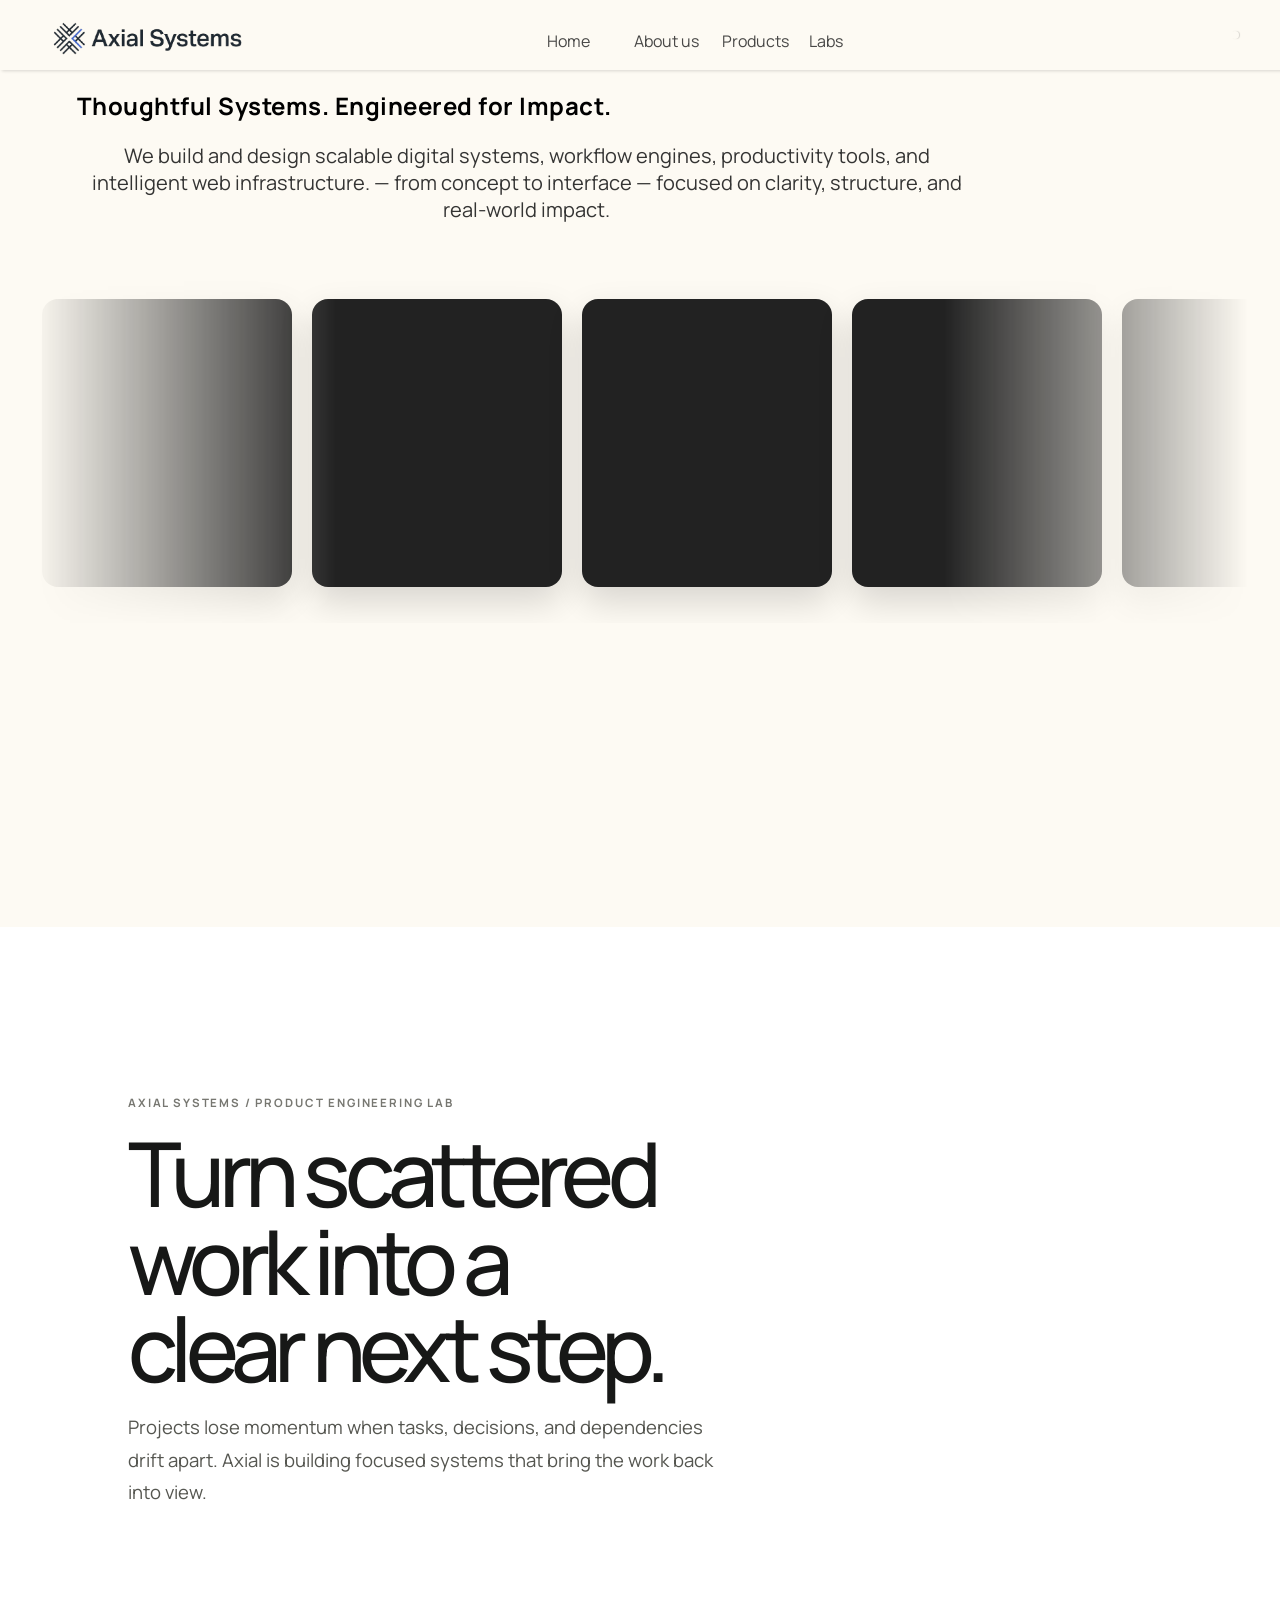
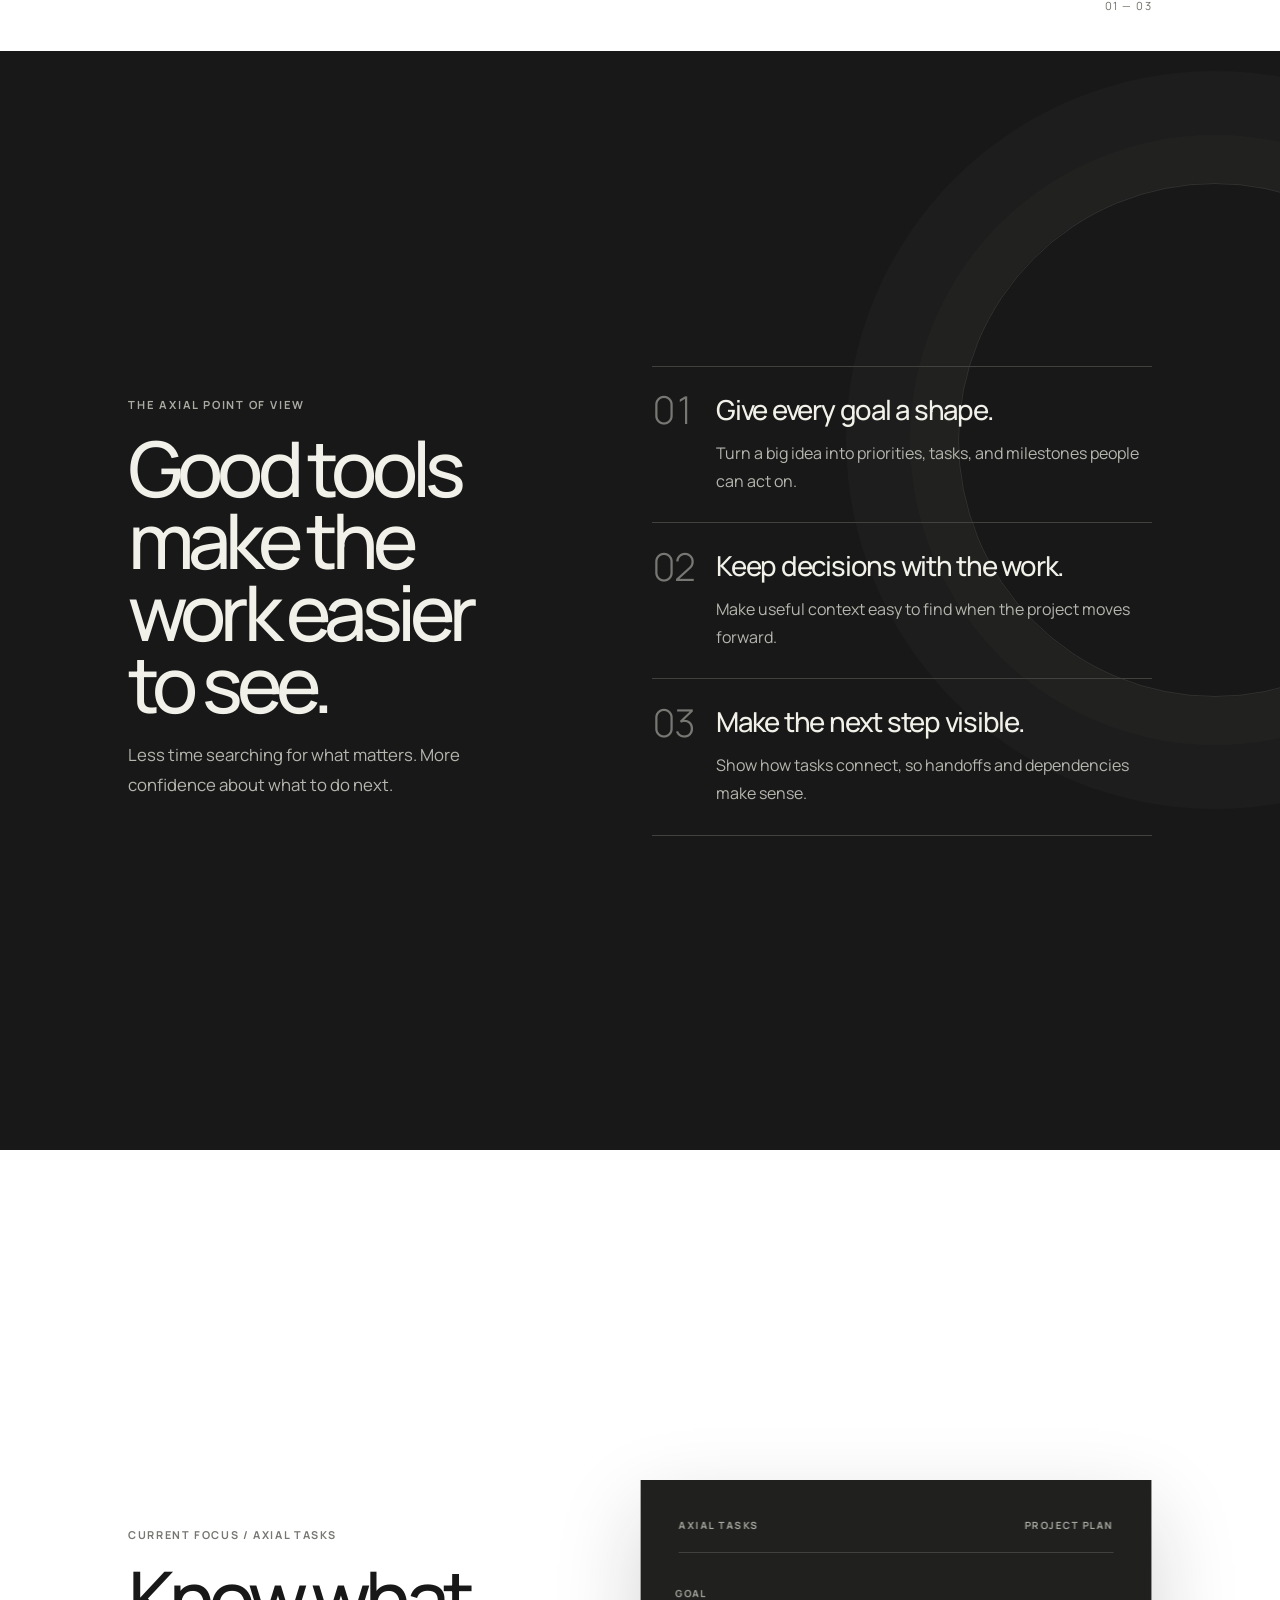
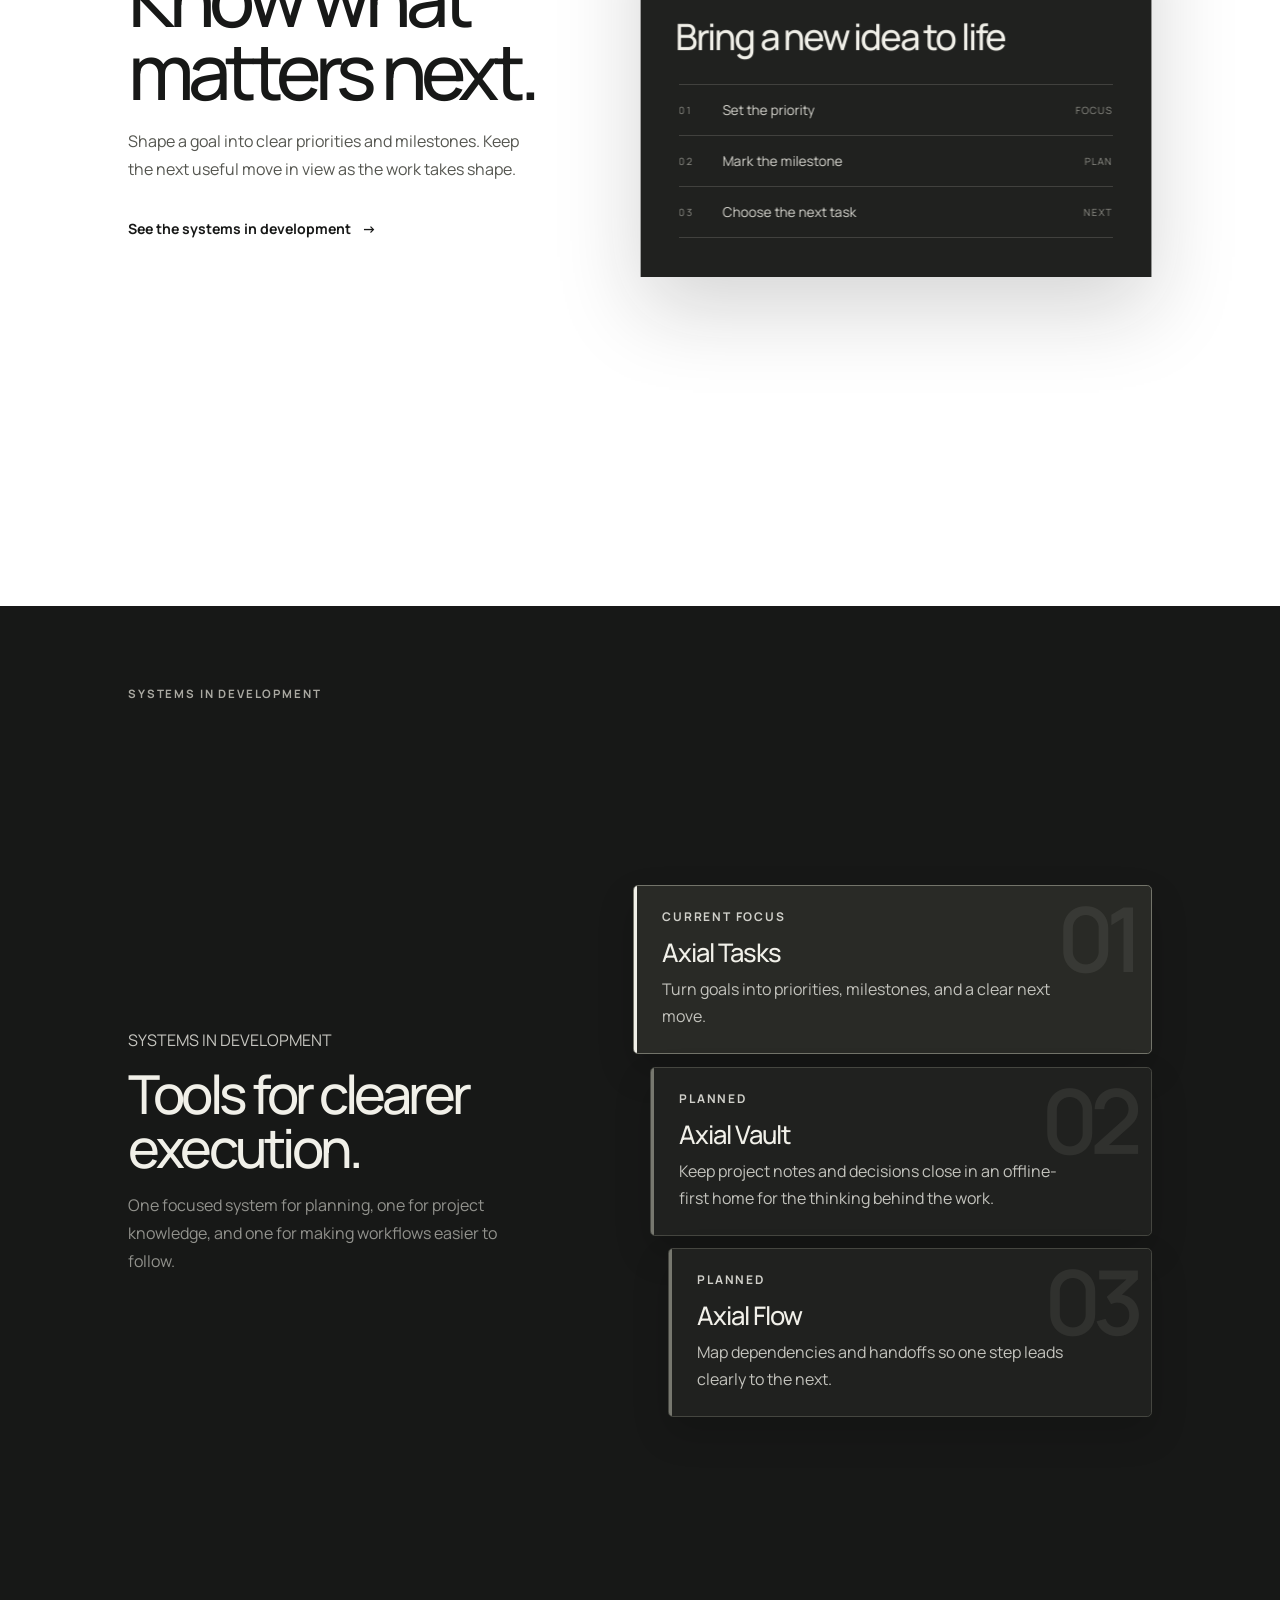
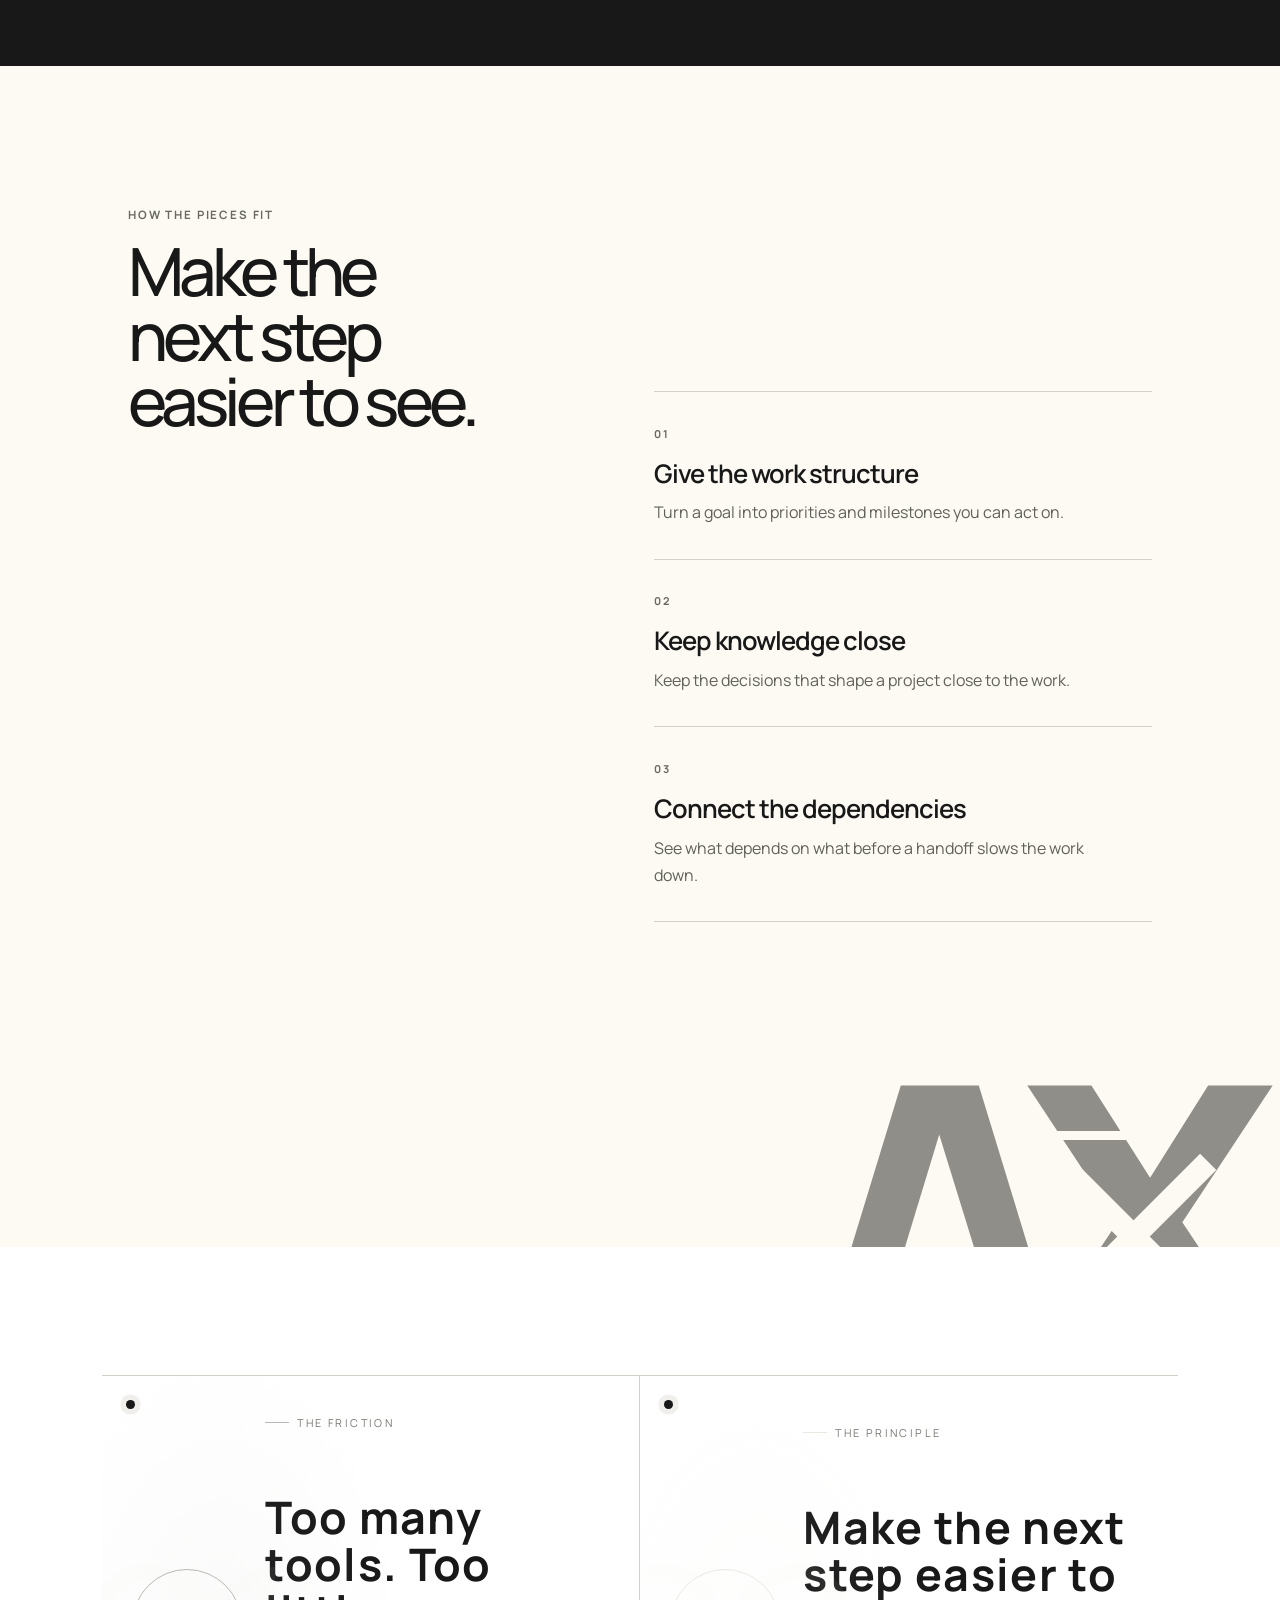
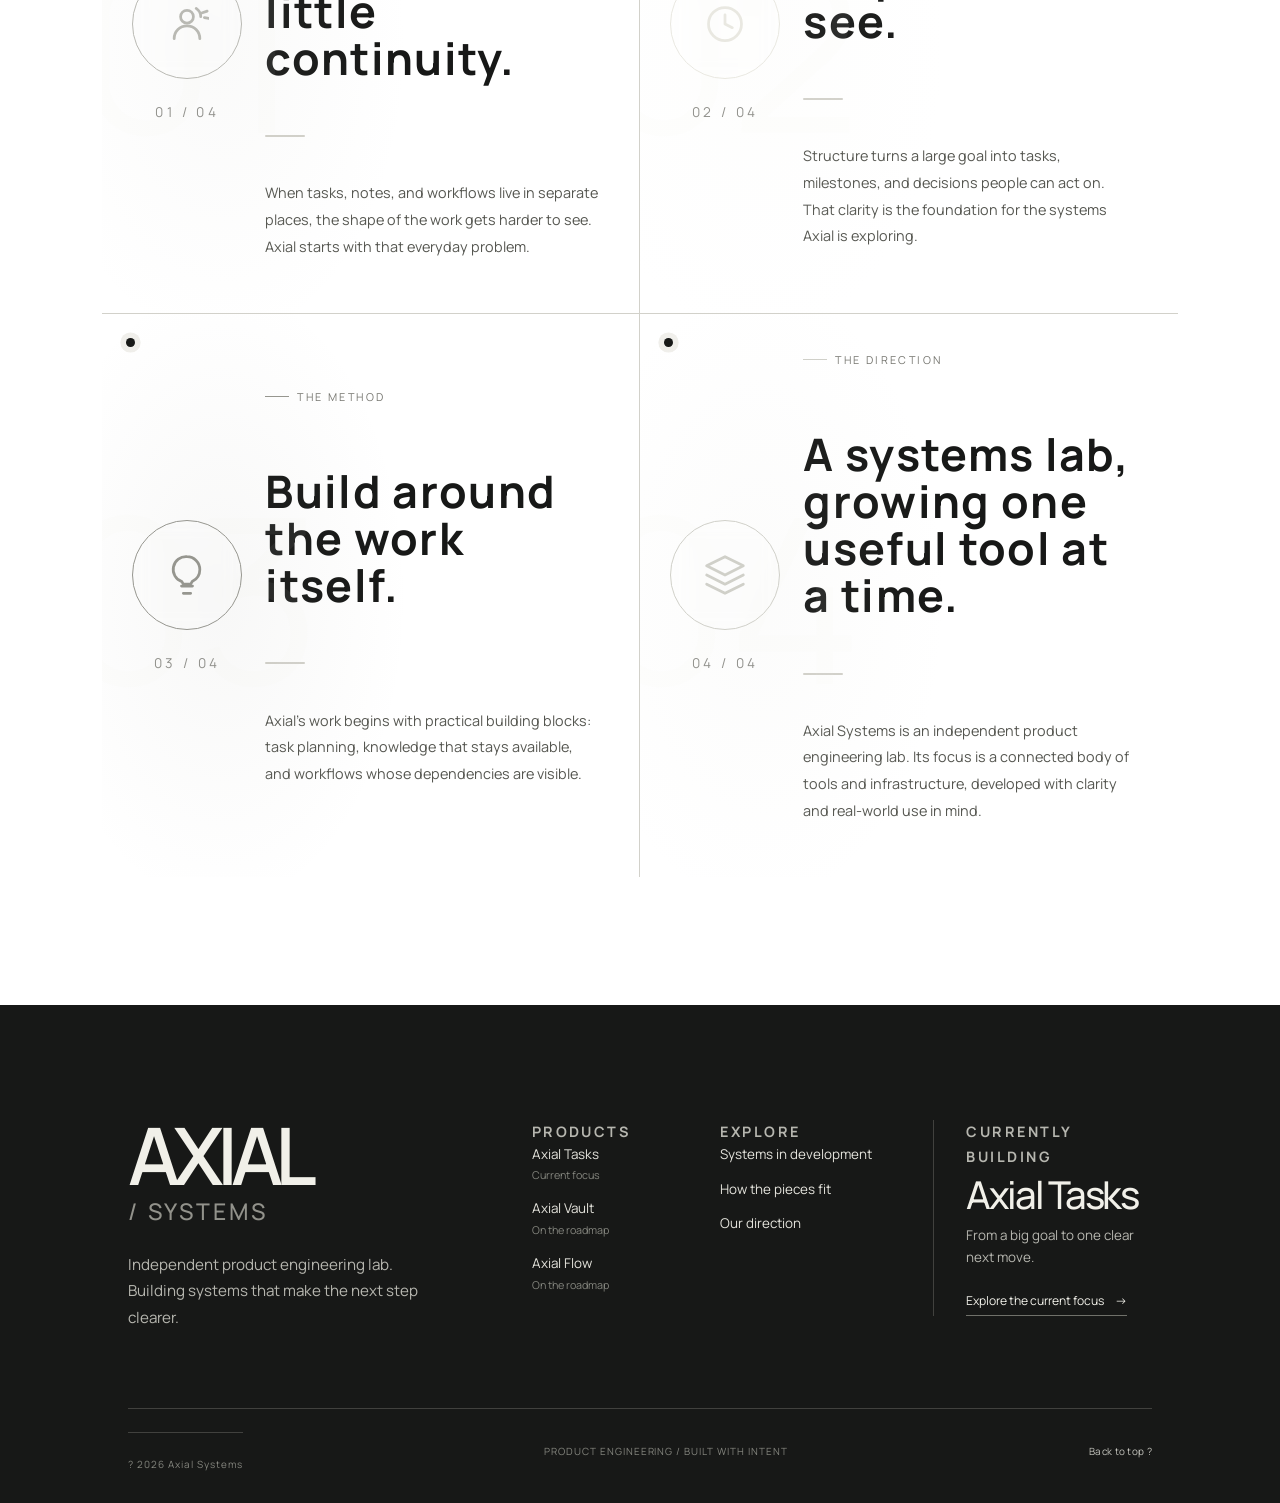
==== commit 976cc655: "updated, removed unwanted files" ====
--- a/index.html
+++ b/index.html
@@ -15,16 +15,18 @@
   <body>
     <!-- <div class="bg"></div> -->
 
+    <a class="skip-link" href="#main-content">Skip to content</a>
+    <main id="main-content">
     <section class="hero-section" id="top">
       <header>
         <img
           src="./image_1_1770857077129-removebg-preview.png"
-          alt="logo"
+          alt="Axial Systems"
           class="logo"
         />
         <nav id="primary-navigation" aria-label="Main navigation">
           <ul>
-            <li><a href="#">Home</a></li>
+            <li><a href="#top">Home</a></li>
             <li><a href="#about">About us</a></li>
             <li><a href="#tasks">Products</a></li>
             <li><a href="#approach">Labs</a></li>
@@ -33,12 +35,12 @@
         <button class="menu-toggle" type="button" aria-label="Open menu" aria-controls="primary-navigation" aria-expanded="false">
           <span></span><span></span><span></span>
         </button>
-        <button class="cta">
+        <button class="cta" type="button" aria-label="Contact us">
           <ion-icon
             name="mail-unread-outline"
-            id="mail-unread-outline"
+            aria-hidden="true" 
           ></ion-icon>
-          <label for="mail-unread-outline">CONTACT US</label>
+          <span aria-hidden="true">CONTACT US</span>
         </button>
       </header>
       <div class="body">
@@ -47,77 +49,92 @@
             <div class="item">
               <img
                 src="https://images.unsplash.com/photo-1507003211169-0a1dd7228f2d?w=400"
+                alt=""
               />
             </div>
             <div class="item">
               <img
                 src="https://images.unsplash.com/photo-1494790108377-be9c29b29330?w=400"
+                alt=""
               />
             </div>
             <div class="item">
               <img
                 src="https://images.unsplash.com/photo-1500648767791-00dcc994a43e?w=400"
+                alt=""
               />
             </div>
             <div class="item">
               <img
                 src="https://images.unsplash.com/photo-1573496359142-b8d87734a5a2?w=400"
+                alt=""
               />
             </div>
             <div class="item">
               <img
                 src="https://images.unsplash.com/photo-1534528741775-53994a69daeb?w=400"
+                alt=""
               />
             </div>
             <div class="item">
               <img
                 src="https://images.unsplash.com/photo-1507003211169-0a1dd7228f2d?w=400"
+                alt=""
               />
             </div>
             <div class="item">
               <img
                 src="https://images.unsplash.com/photo-1494790108377-be9c29b29330?w=400"
+                alt=""
               />
             </div>
             <div class="item">
               <img
                 src="https://images.unsplash.com/photo-1500648767791-00dcc994a43e?w=400"
+                alt=""
               />
             </div>
             <div class="item">
               <img
                 src="https://images.unsplash.com/photo-1573496359142-b8d87734a5a2?w=400"
+                alt=""
               />
             </div>
             <div class="item">
               <img
                 src="https://images.unsplash.com/photo-1534528741775-53994a69daeb?w=400"
+                alt=""
               />
             </div>
 
             <div class="item">
               <img
                 src="https://images.unsplash.com/photo-1507003211169-0a1dd7228f2d?w=400"
+                alt=""
               />
             </div>
             <div class="item">
               <img
                 src="https://images.unsplash.com/photo-1494790108377-be9c29b29330?w=400"
+                alt=""
               />
             </div>
             <div class="item">
               <img
                 src="https://images.unsplash.com/photo-1500648767791-00dcc994a43e?w=400"
+                alt=""
               />
             </div>
             <div class="item">
               <img
                 src="https://images.unsplash.com/photo-1573496359142-b8d87734a5a2?w=400"
+                alt=""
               />
             </div>
             <div class="item">
               <img
                 src="https://images.unsplash.com/photo-1534528741775-53994a69daeb?w=400"
+                alt=""
               />
             </div>
           </div>
@@ -216,22 +233,30 @@
           <p id="description">One focused system for planning, one for project knowledge, and one for making workflows easier to follow.</p>
         </div>
         <div class="right-content">
-          <div class="cards">
-            <div class="journey-card">
+          <div class="journey-shapes" aria-hidden="true">
+            <span class="journey-shape journey-shape--one"><span></span></span>
+            <span class="journey-shape journey-shape--two"><span></span></span>
+            <span class="journey-shape journey-shape--three"><span></span></span>
+          </div>
+          <div class="cards" role="list" aria-label="Axial systems in development">
+            <article class="journey-card" role="listitem" aria-labelledby="journey-tasks-title">
               <p class="system-status">CURRENT FOCUS</p>
-              <h3>Axial Tasks</h3>
+              <h3 id="journey-tasks-title">Axial Tasks</h3>
               <p>Turn goals into priorities, milestones, and a clear next move.</p>
-            </div>
-            <div class="journey-card">
+              <span class="journey-card-number" aria-hidden="true">01</span>
+            </article>
+            <article class="journey-card" role="listitem" aria-labelledby="journey-vault-title">
               <p class="system-status">PLANNED</p>
-              <h3>Axial Vault</h3>
+              <h3 id="journey-vault-title">Axial Vault</h3>
               <p>Keep project notes and decisions close in an offline-first home for the thinking behind the work.</p>
-            </div>
-            <div class="journey-card">
+              <span class="journey-card-number" aria-hidden="true">02</span>
+            </article>
+            <article class="journey-card" role="listitem" aria-labelledby="journey-flow-title">
               <p class="system-status">PLANNED</p>
-              <h3>Axial Flow</h3>
+              <h3 id="journey-flow-title">Axial Flow</h3>
               <p>Map dependencies and handoffs so one step leads clearly to the next.</p>
-            </div>
+              <span class="journey-card-number" aria-hidden="true">03</span>
+            </article>
           </div>
         </div>
       </div>
@@ -786,6 +811,7 @@
       </script>
     </div>
 
+    </main>
     <footer class="site-footer">
       <div class="footer-brand-block">
         <a class="footer-mark" href="#top" aria-label="Axial Systems, back to top">AXIAL<span> / SYSTEMS</span></a>
--- a/styles.css
+++ b/styles.css
@@ -126,19 +126,19 @@
   cursor: pointer;
 }
 
-.cta label {
+.cta > span {
   display: none;
   cursor: pointer;
   transition: all 0.7s ease;
 }
 
-.cta ion-icon:hover + label,
+.cta ion-icon:hover + span,
 .cta:hover {
   display: flex;
 }
 
-.cta ion-icon:hover + label,
-label:hover {
+.cta ion-icon:hover + span,
+.cta > span:hover {
   display: flex;
 }
 .cta ion-icon {
@@ -159,9 +159,9 @@
 
 .stage {
   width: 1200px;
-  max-height: 1200px;
+  max-height: 1500px;
   perspective: 1200px;
-  overflow: hidden;
+  /* overflow: hidden; */
   -webkit-mask-image: linear-gradient(
     to right,
     transparent,
@@ -190,7 +190,7 @@
 .item {
   width: var(--item-width);
   /* height: var(--item-height); */
-  height:1200px;
+  /* height:1900px; */
   margin: 0 10px;
   border-radius: 16px;
   background: #222;
@@ -201,7 +201,8 @@
 
 .item img {
   width: 100%;
-  height: 100%;
+  /* height: x; */
+  place-self: center;
   object-fit: cover;
   border-radius: inherit;
 }
@@ -223,7 +224,7 @@
   color: #222222ea;
   font-family: "Manrope", system-ui, sans-serif;
   font-size: 20px;
-  font-weight: 100;
+  font-weight: 400;
   text-align: center;
 }
 
@@ -702,7 +703,7 @@
   position: absolute;
   right: 10vw;
   bottom: 2.4rem;
-  color: #8a8a83;
+  color: #70706a;
   font-size: 0.7rem;
   letter-spacing: 0.13em;
 }
@@ -860,7 +861,7 @@
 }
 
 .feature-step > span {
-  color: #777771;
+  color: #696963;
   font-size: 0.68rem;
   font-weight: 700;
   letter-spacing: 0.14em;
@@ -887,7 +888,7 @@
   display: flex;
   align-items: center;
   gap: 0.9rem;
-  color: #eae9e2;
+  color: #8f8e88;
   font-size: clamp(12rem, 30vw, 34rem);
   font-weight: 800;
   letter-spacing: -0.13em;
@@ -895,6 +896,8 @@
   pointer-events: none;
   user-select: none;
 }
+
+.approach-heading > .eyebrow { color: #696963; }
 
 .approach-mark i {
   position: absolute;
@@ -1526,3 +1529,245 @@
     overflow-wrap: anywhere;
   }
 }
+
+/* Keep the contact affordance fixed in place while its label fades in. */
+.cta { position: relative; }
+.cta > span {
+  position: absolute;
+  top: calc(100% + 0.55rem);
+  right: 0;
+  z-index: 110;
+  display: block !important;
+  width: max-content;
+  padding: 0.55rem 0.75rem;
+  border-radius: 0.2rem;
+  color: #f1f0e9;
+  background: #171817;
+  font-size: 0.65rem;
+  letter-spacing: 0.1em;
+  opacity: 0;
+  visibility: hidden;
+  transform: translateY(-0.25rem);
+  pointer-events: none;
+  transition: opacity 180ms ease, transform 180ms ease, visibility 180ms ease;
+}
+.cta:hover > span,
+.cta:focus-visible > span {
+  opacity: 1;
+  visibility: visible;
+  transform: translateY(0);
+}
+.cta ion-icon {
+  flex: 0 0 auto;
+  transition: color 180ms ease, box-shadow 180ms ease;
+}
+
+/* A staggered product deck gives the pinned chapter depth while keeping each
+   roadmap item readable on wide screens and in a simple list on phones. */
+.journey-section .sticky-container {
+  grid-template-columns: minmax(15rem, 0.8fr) minmax(22rem, 1fr);
+  column-gap: clamp(3rem, 7vw, 7rem);
+  max-width: 100rem;
+  margin-inline: auto;
+}
+.journey-section .cards {
+  display: grid;
+  gap: 0.8rem;
+  max-width: 38rem;
+  margin-left: auto;
+}
+.journey-section .journey-card,
+.journey-section .journey-card:nth-child(n) {
+  position: relative;
+  isolation: isolate;
+  min-height: 9rem;
+  box-sizing: border-box;
+  padding: 1.4rem clamp(1.25rem, 2.2vw, 2rem) !important;
+  overflow: hidden;
+  border: 1px solid #454640 !important;
+  border-radius: 0.3rem !important;
+  background: #20211f !important;
+  box-shadow: 0 1rem 2.3rem rgba(0, 0, 0, 0.16);
+  transform-origin: center center;
+  will-change: transform, opacity;
+}
+.journey-section .journey-card::before {
+  position: absolute;
+  inset: 0 auto 0 0;
+  z-index: -1;
+  width: 0.2rem;
+  background: #77786f;
+  content: "";
+}
+.journey-section .journey-card:first-child {
+  border-color: #73746a !important;
+  background: #292a26 !important;
+}
+.journey-section .journey-card:first-child::before { background: #f1f0e9; }
+.journey-section .journey-card:nth-child(2) { width: calc(100% - 1.1rem); margin-left: 1.1rem; }
+.journey-section .journey-card:nth-child(3) { width: calc(100% - 2.2rem); margin-left: 2.2rem; }
+.journey-section .journey-card .system-status,
+.journey-section .journey-card h3,
+.journey-section .journey-card p:not(.system-status) { position: relative; z-index: 1; }
+.journey-section .journey-card h3 {
+  width: fit-content;
+  margin: 0.55rem 0 0.4rem;
+  font-size: clamp(1.35rem, 2vw, 1.8rem);
+}
+.journey-section .journey-card p:not(.system-status) {
+  max-width: 39ch;
+  margin: 0;
+  color: #c3c3bd;
+  font-size: 1rem;
+  line-height: 1.7;
+}
+.journey-section .journey-card .system-status {
+  color: #d0d0ca;
+  font-size: 0.75rem;
+  font-weight: 700;
+  line-height: 1.45;
+}
+.journey-section .journey-card-number {
+  position: absolute;
+  top: 0.45rem;
+  right: 1rem;
+  z-index: 0;
+  color: rgba(241, 240, 233, 0.08);
+  font-size: clamp(3.6rem, 7vw, 6rem);
+  font-weight: 600;
+  letter-spacing: -0.1em;
+  line-height: 1;
+  pointer-events: none;
+}
+@media (min-width: 901px) and (max-width: 1024px) {
+  .journey-section .sticky-container {
+    grid-template-columns: minmax(13rem, 0.8fr) minmax(19rem, 1fr);
+    column-gap: clamp(2rem, 5vw, 4rem);
+    padding-inline: 7vw;
+  }
+  .journey-section .journey-card,
+  .journey-section .journey-card:nth-child(n) { min-height: 8.5rem; }
+}
+@media (max-width: 900px) {
+  .journey-section .sticky-container {
+    grid-template-columns: minmax(0, 1fr);
+    grid-template-rows: auto auto;
+    gap: 2.5rem;
+    padding: 4.5rem 7vw;
+  }
+  .journey-section .cards { width: 100%; max-width: 48rem; margin-left: 0; }
+}
+@media (max-width: 700px) {
+  .journey-section .sticky-container {
+    grid-template-columns: minmax(0, 1fr);
+    grid-template-rows: auto auto;
+    gap: 2.5rem;
+    padding: 4.5rem 7vw;
+  }
+  .journey-section .cards { width: 100%; max-width: none; gap: 0.85rem; }
+  .journey-section .journey-card,
+  .journey-section .journey-card:nth-child(n) {
+    width: 100%;
+    min-height: 0;
+    margin: 0;
+    padding: 1.35rem 1.25rem !important;
+  }
+  .journey-section .journey-card-number { top: 0.7rem; right: 0.8rem; font-size: 4rem; }
+}
+@media (prefers-reduced-motion: reduce) {
+  .cta > span { transition: none; }
+  .journey-section .journey-card { will-change: auto; }
+}
+
+/* Keyboard focus stays visible against both the warm light and charcoal panels. */
+:where(a, button, [tabindex]):focus-visible {
+  outline: 2px solid currentColor;
+  outline-offset: 4px;
+}
+.cta:focus-visible { border-radius: 0.2rem; }
+.skip-link {
+  position: fixed;
+  top: 1rem;
+  left: 1rem;
+  z-index: 200;
+  padding: 0.75rem 1rem;
+  color: #171817;
+  background: #fff;
+  transform: translateY(-180%);
+}
+.skip-link:focus-visible { transform: translateY(0); }
+
+/* Each card begins as an independently drifting shape, then expands into place. */
+.journey-section .right-content { position: relative; }
+.journey-section .journey-shapes {
+  position: absolute;
+  inset: 0;
+  z-index: 4;
+  display: none;
+  overflow: visible;
+  pointer-events: none;
+}
+.journey-section .journey-shape {
+  position: absolute;
+  display: grid;
+  width: 3.25rem;
+  height: 3.25rem;
+  place-items: center;
+  border: 1px solid #87887f;
+  border-radius: 50%;
+  background: rgba(241, 240, 233, 0.11);
+  box-shadow: 0 0.6rem 2rem rgba(0, 0, 0, 0.2), inset 0 0 1rem rgba(241, 240, 233, 0.08);
+  transform-style: preserve-3d;
+  will-change: transform, opacity;
+}
+.journey-section .journey-shape:nth-child(2) { border-radius: 0.65rem; }
+.journey-section .journey-shape:nth-child(3) { border-radius: 42% 58% 55% 45%; }
+.journey-section .journey-shape > span {
+  display: block;
+  width: 1.25rem;
+  height: 1.25rem;
+  border: 1px solid rgba(241, 240, 233, 0.66);
+  border-radius: 50%;
+  animation: journeyShapeDrift 4.8s ease-in-out infinite;
+}
+.journey-section .journey-shape:nth-child(2) > span {
+  border-radius: 0.15rem;
+  transform: rotate(35deg);
+  animation-duration: 5.6s;
+}
+.journey-section .journey-shape:nth-child(3) > span {
+  width: 1.5rem;
+  height: 0.8rem;
+  border-radius: 50%;
+  animation-duration: 6.3s;
+}
+.journey-section .journey-shape > span.is-forming { animation-play-state: paused; }
+.journey-section.has-journey-motion .journey-card {
+  opacity: 0;
+  transform: perspective(900px) translateX(2rem) rotateY(-65deg) scale(0.96);
+  backface-visibility: hidden;
+  transform-style: preserve-3d;
+  transition: opacity 240ms ease, transform 760ms cubic-bezier(0.2, 0.72, 0.2, 1);
+}
+.journey-section.has-journey-motion .journey-card:nth-child(2) {
+  transform: perspective(900px) translateX(-2rem) rotateY(65deg) scale(0.96);
+}
+.journey-section.has-journey-motion .journey-card.is-revealed {
+  opacity: 1;
+  transform: perspective(900px) translateX(0) rotateY(0) scale(1);
+}
+.journey-section.has-journey-motion .journey-shapes { display: block; }
+@keyframes journeyShapeDrift {
+  0%, 100% { transform: translate3d(-0.3rem, 0.1rem, 0) rotate(-8deg); }
+  50% { transform: translate3d(0.35rem, -0.4rem, 0) rotate(11deg); }
+}
+@media (prefers-reduced-motion: reduce) {
+  .journey-section .journey-shapes { display: none !important; }
+  .journey-section.has-journey-motion .journey-card,
+  .journey-section.has-journey-motion .journey-card:nth-child(n) {
+    opacity: 1 !important;
+    transform: none !important;
+    transition: none !important;
+  }
+  :where(a, button, [tabindex]):focus-visible { outline-offset: 2px; }
+}
